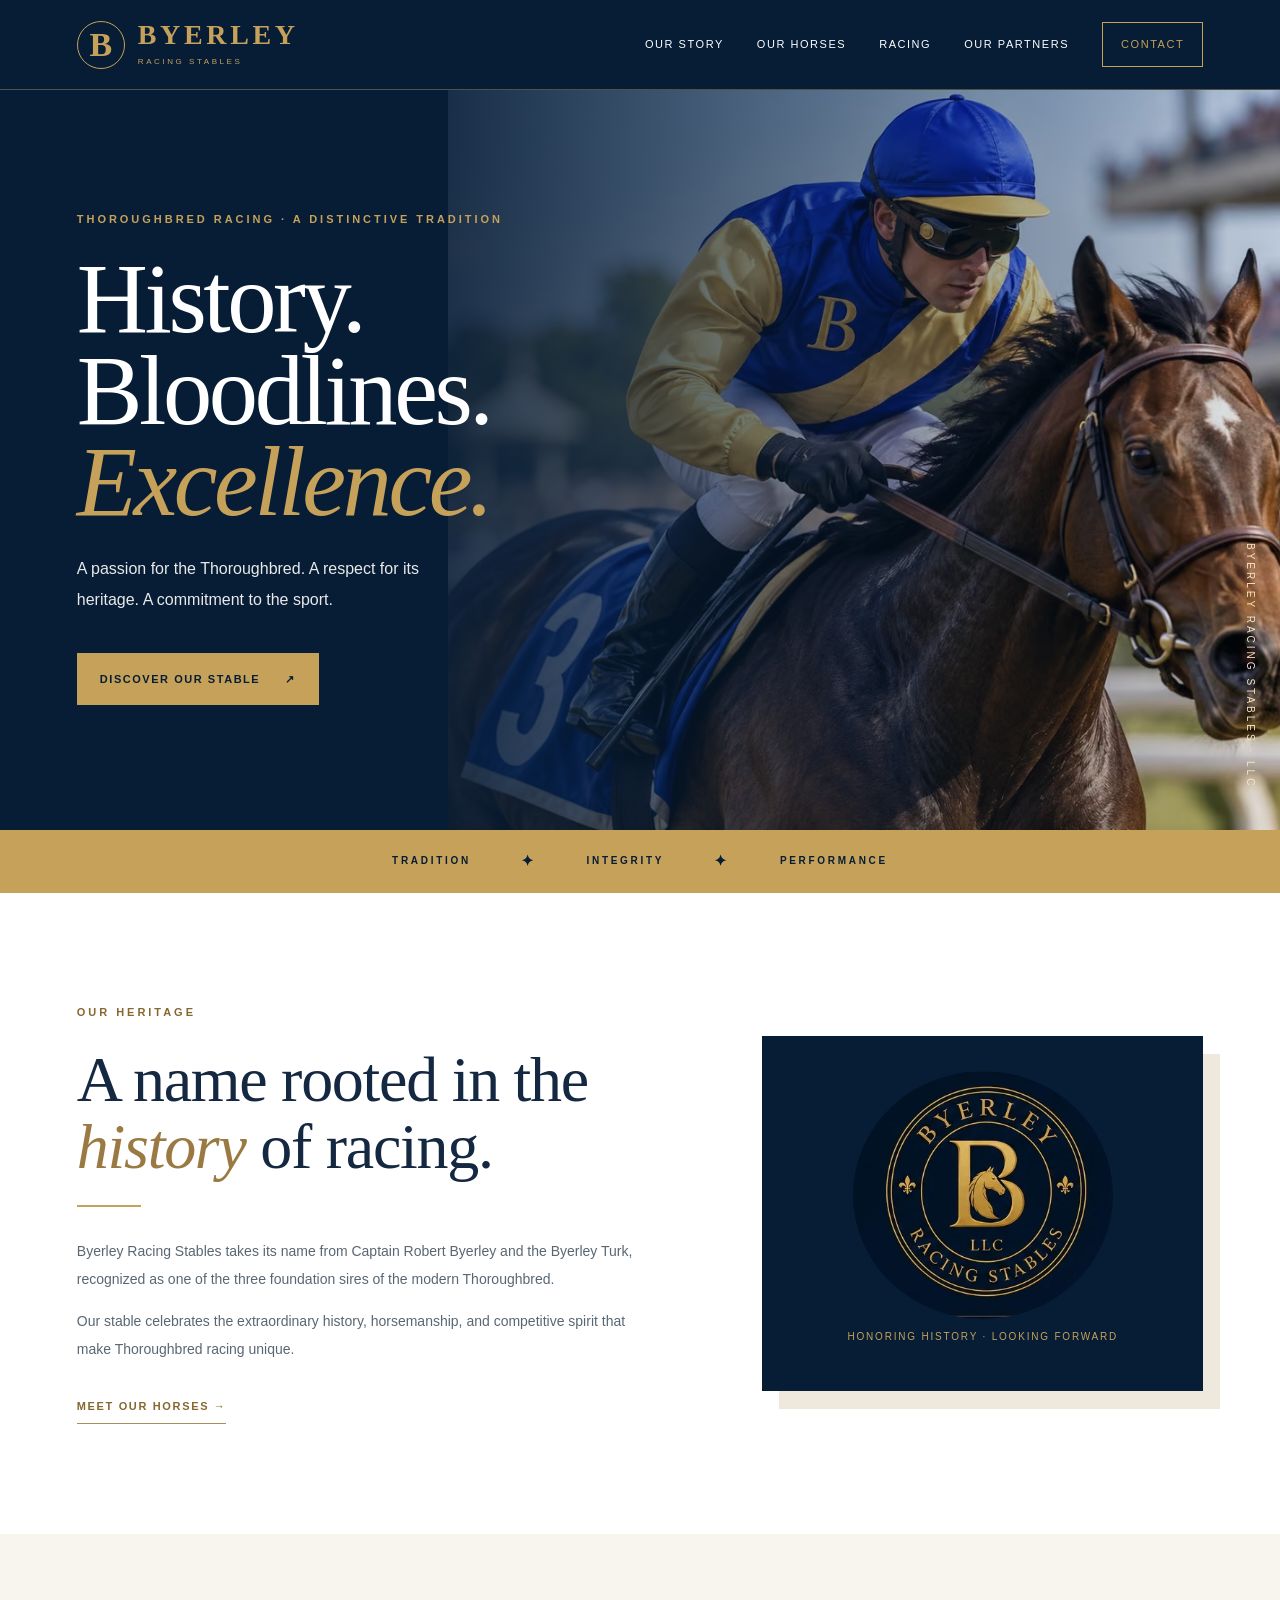
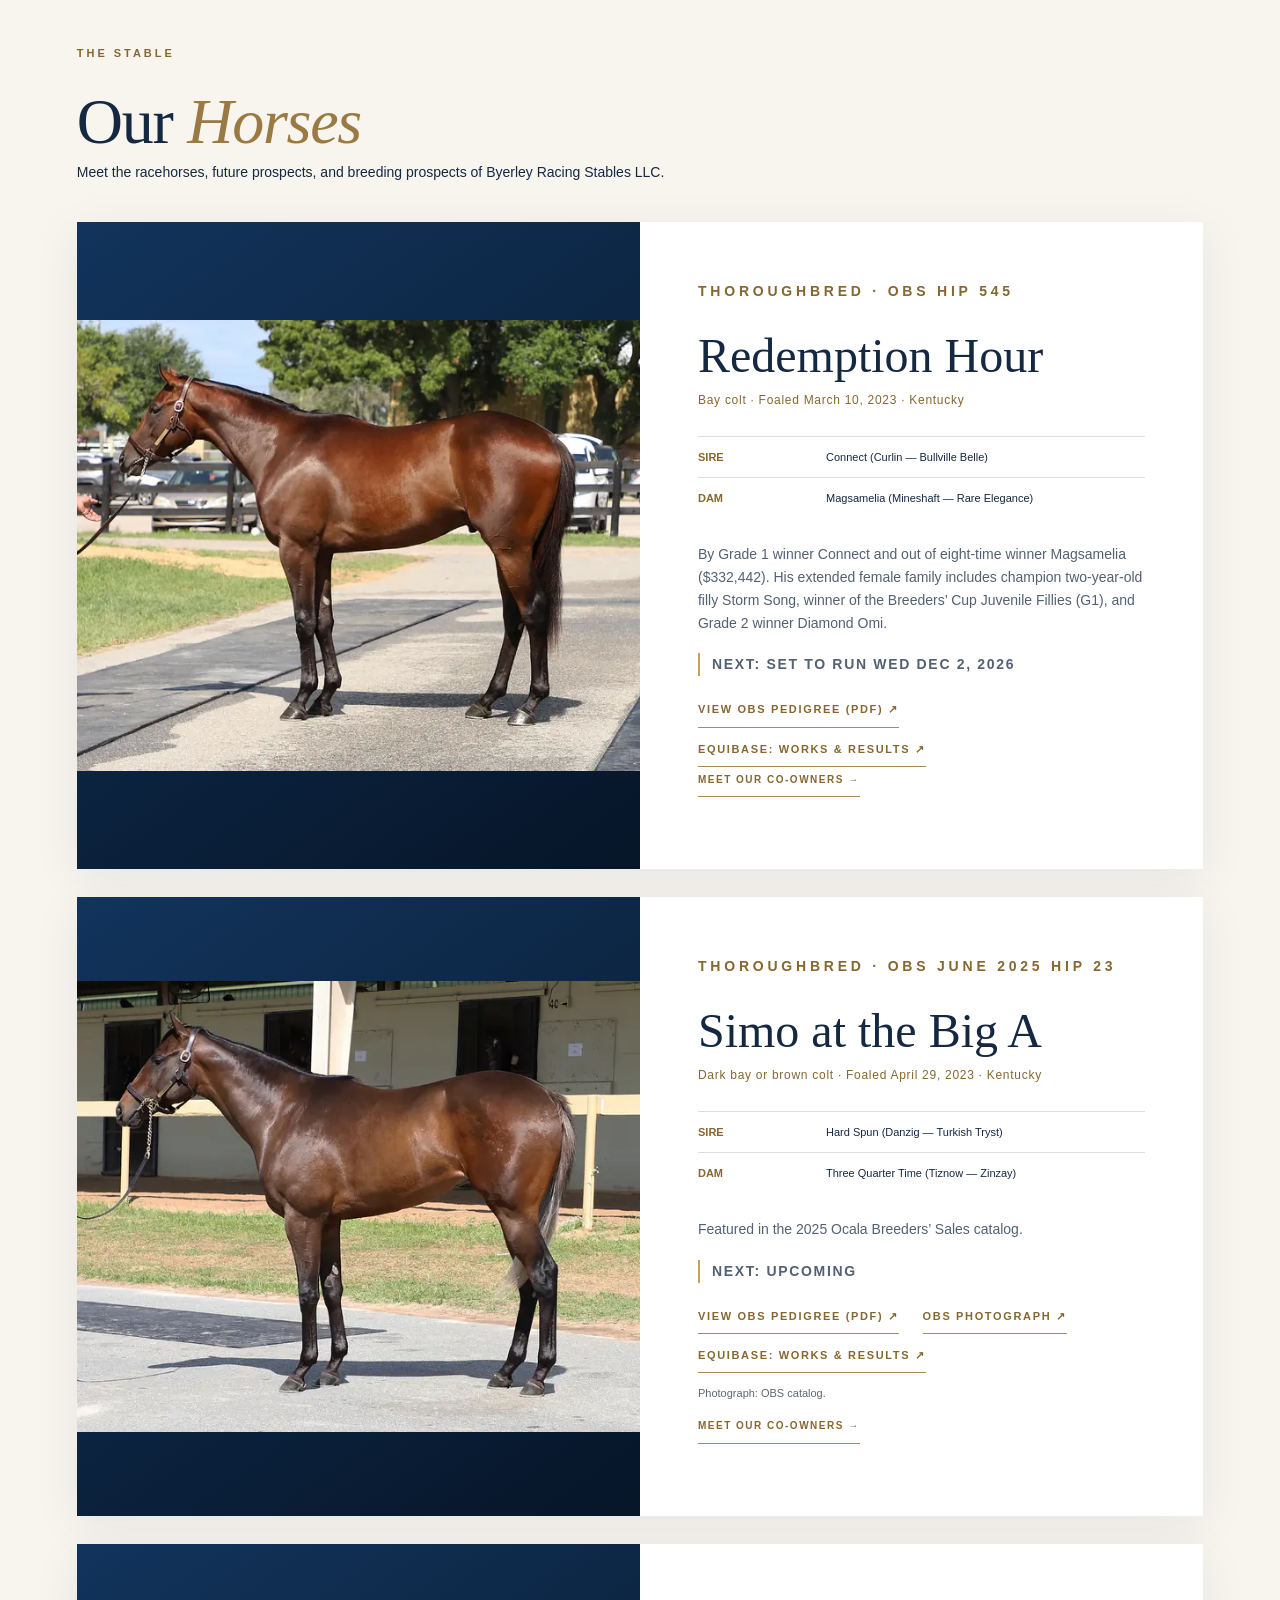
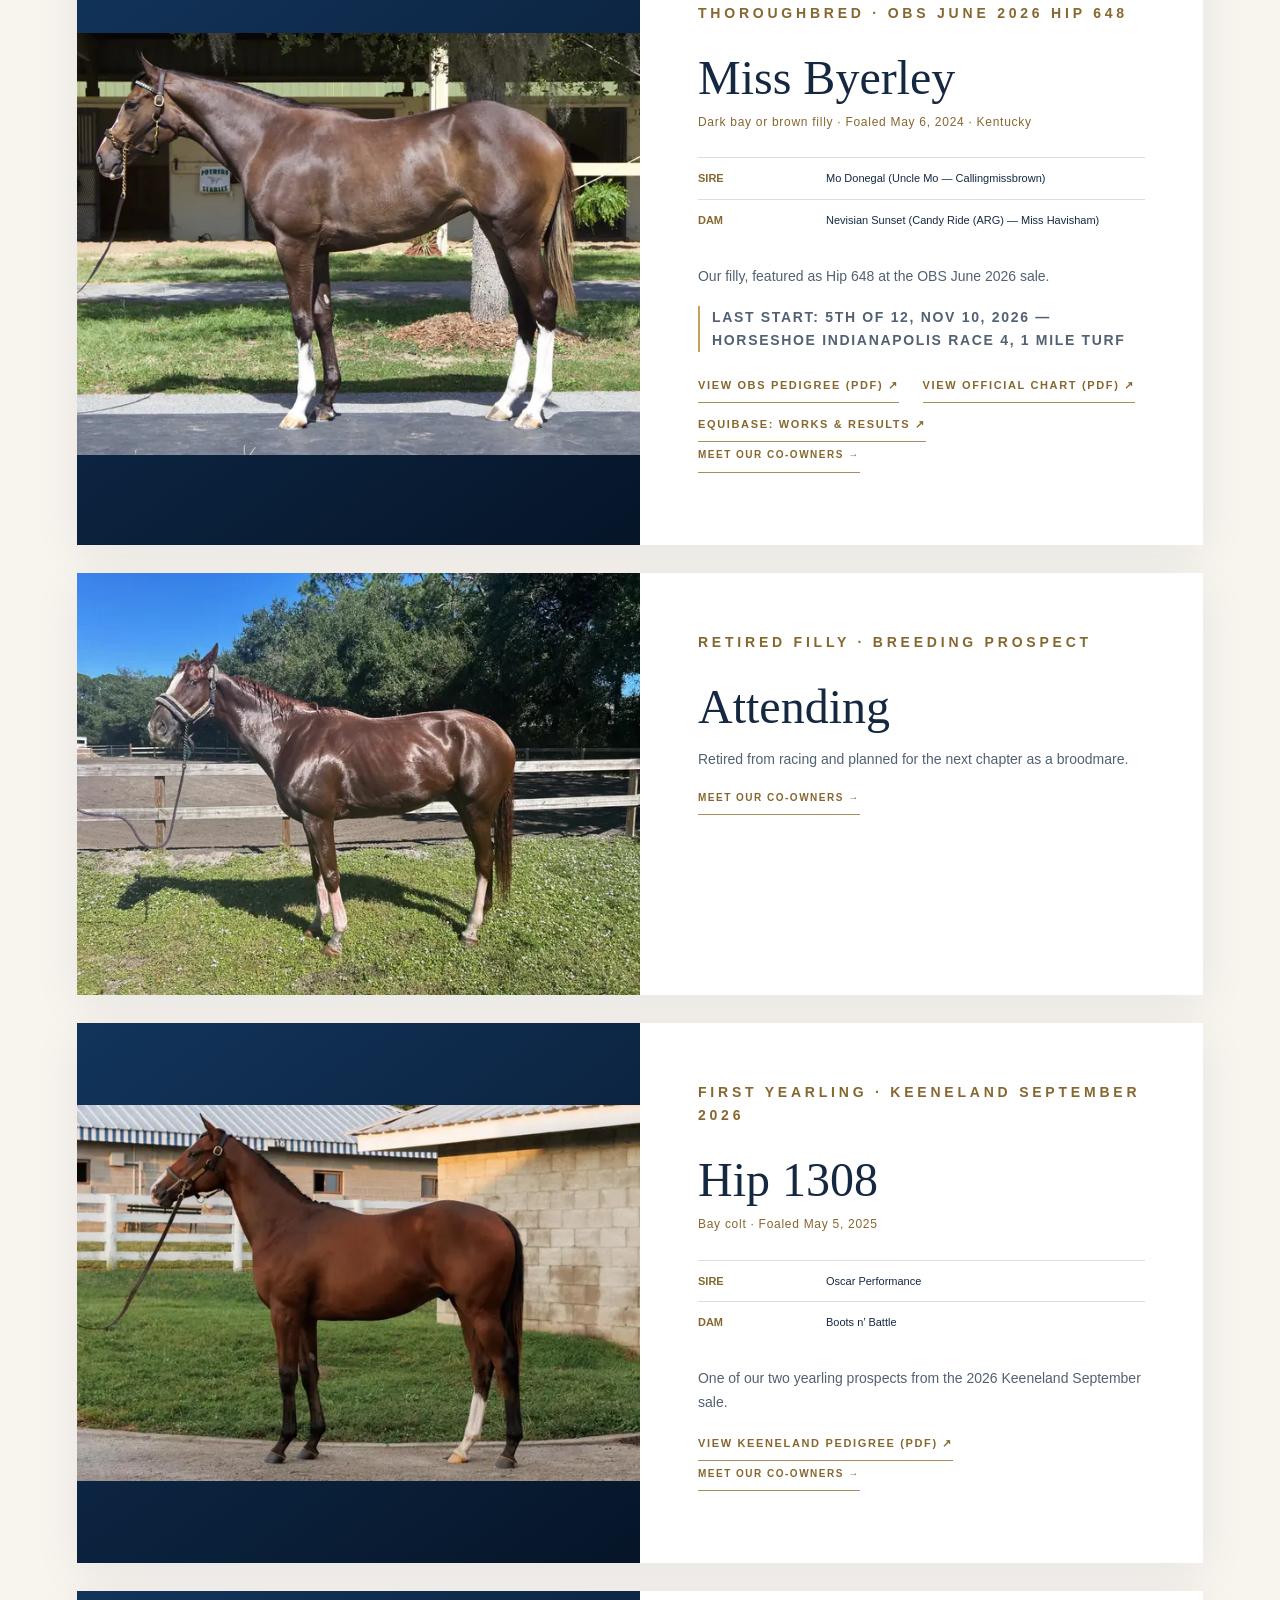
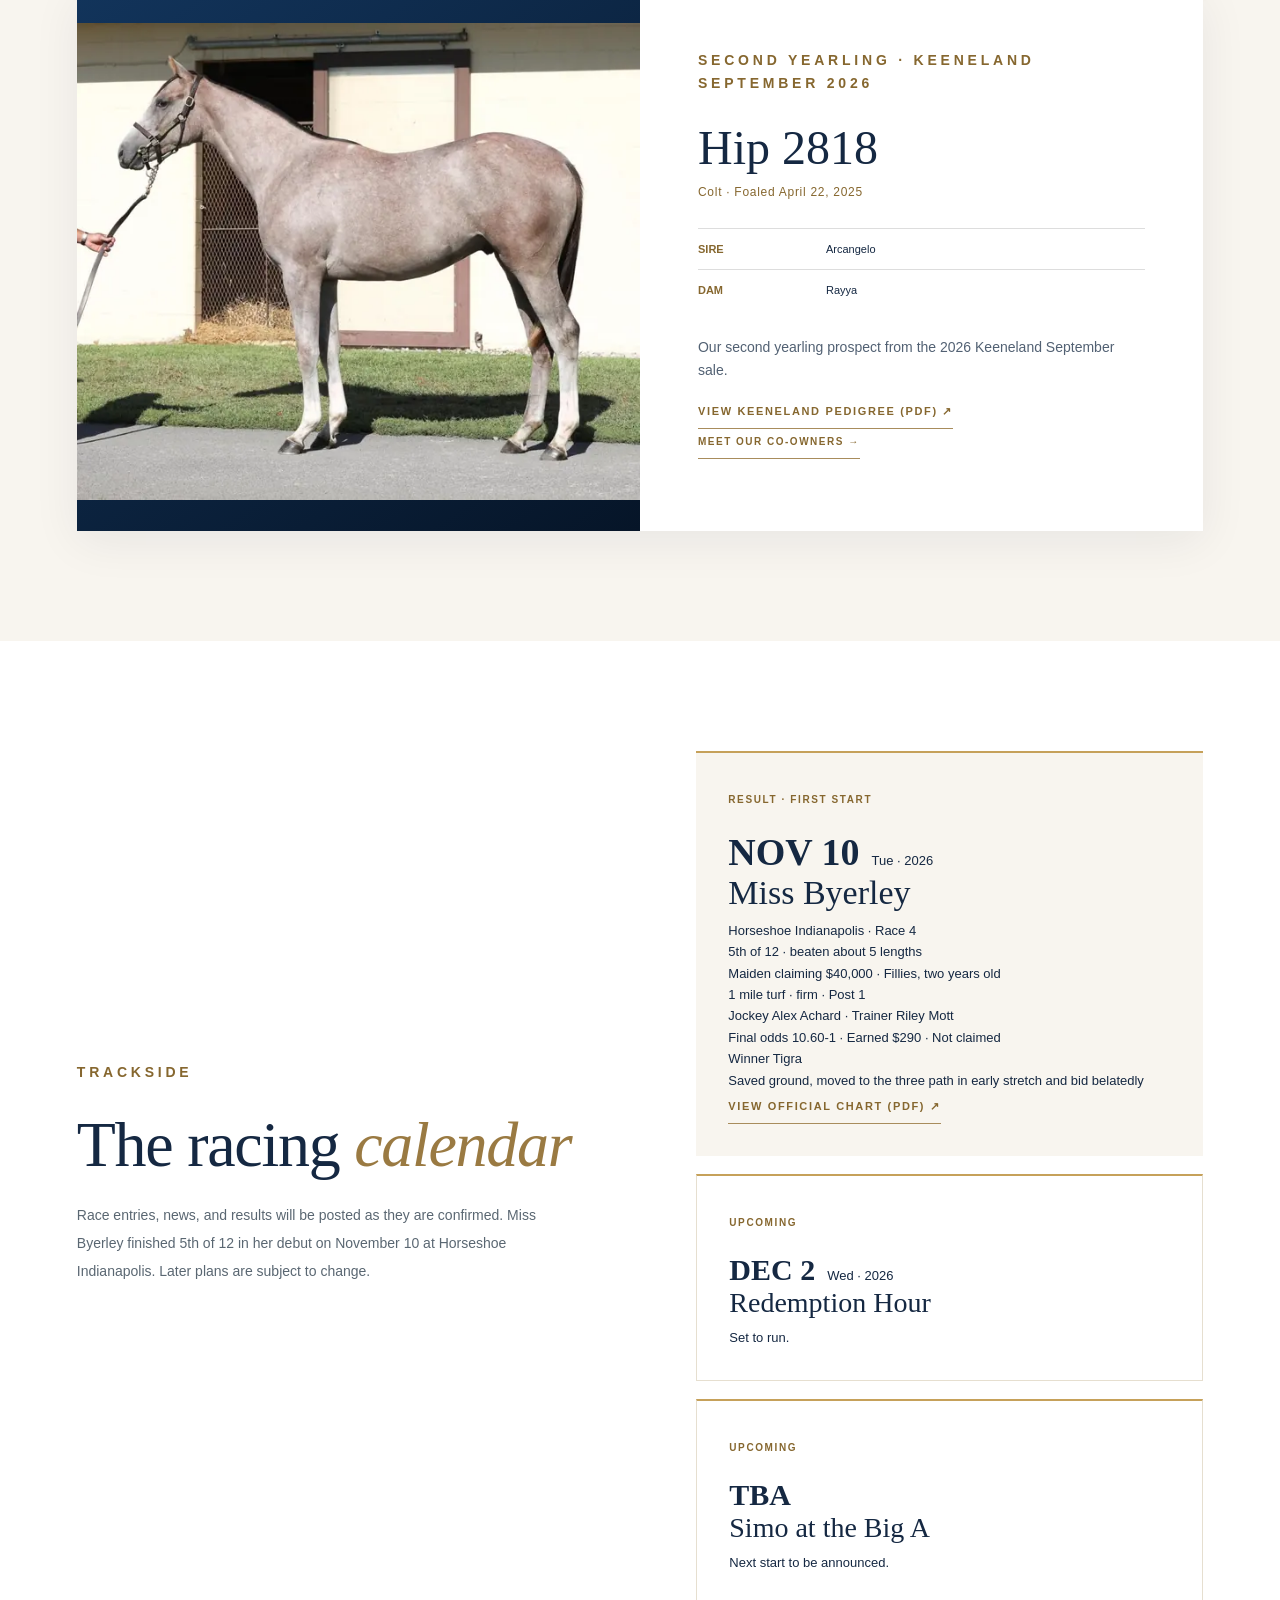
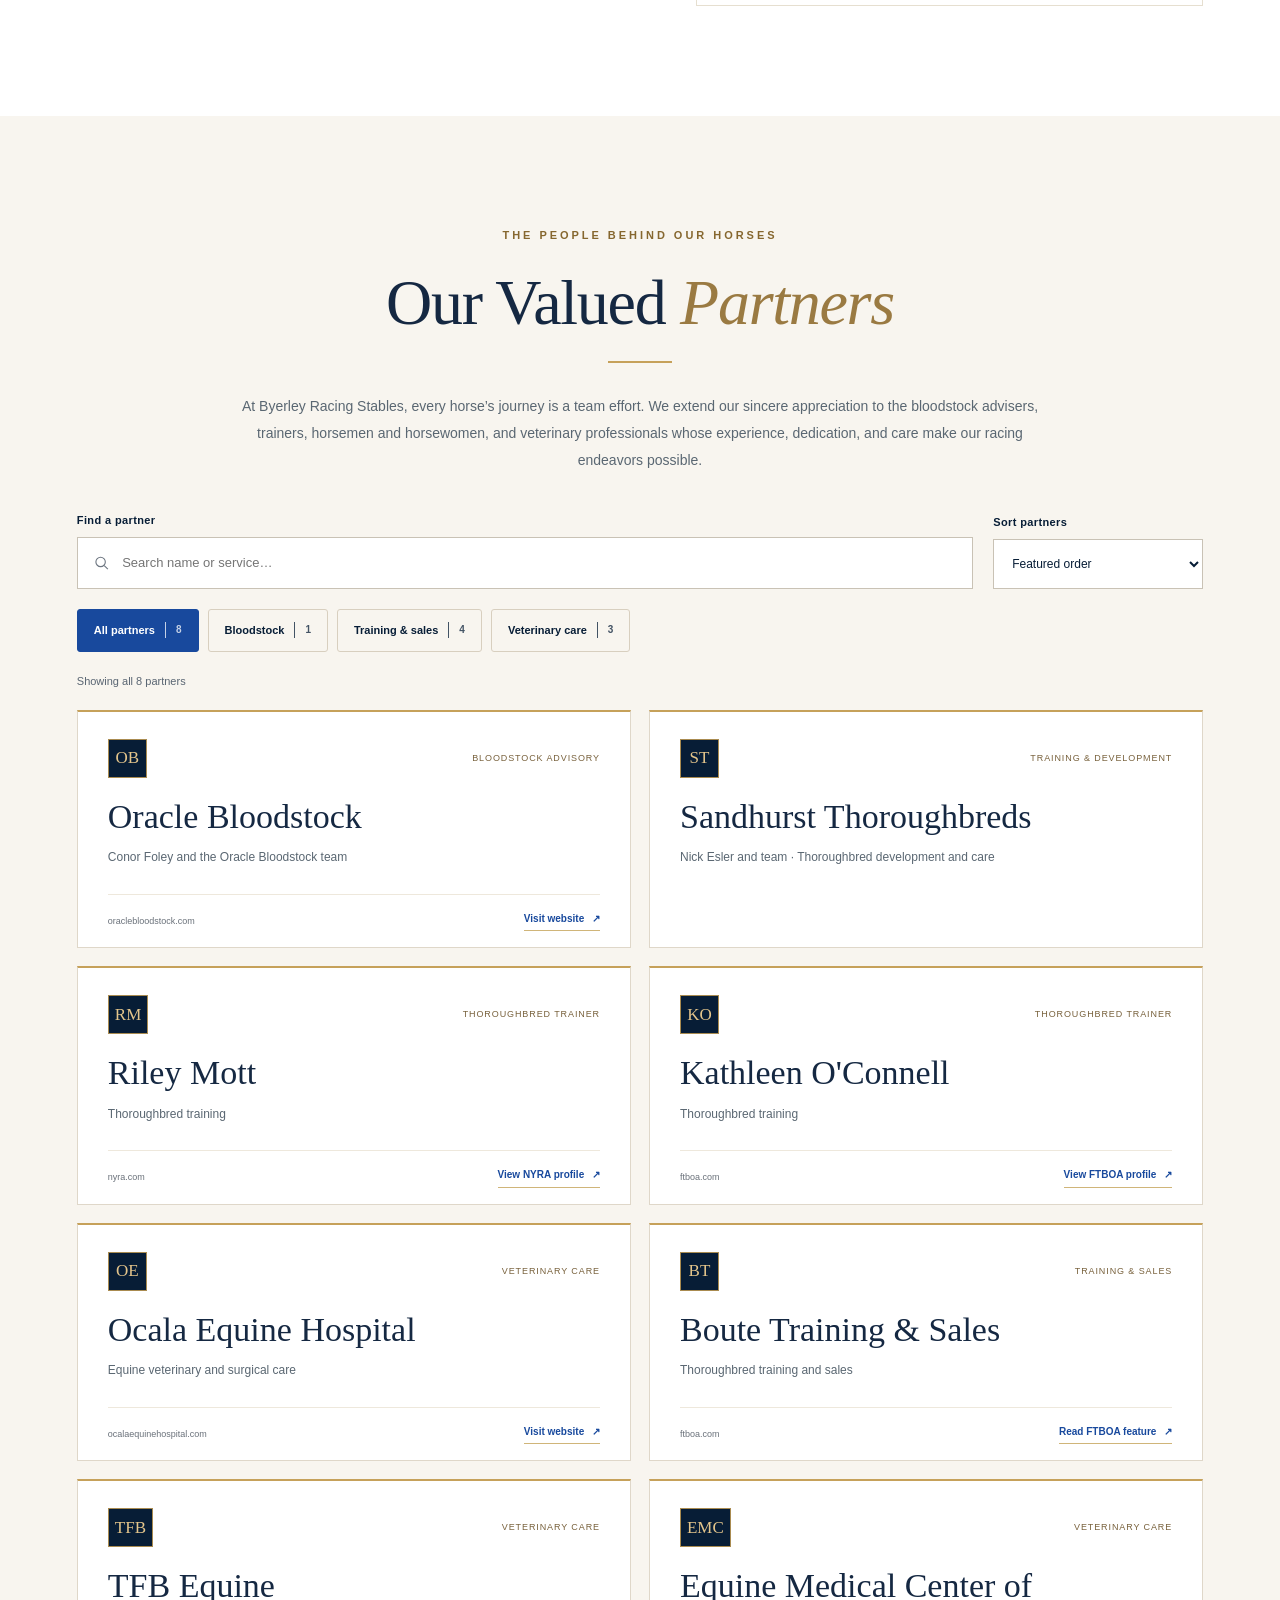
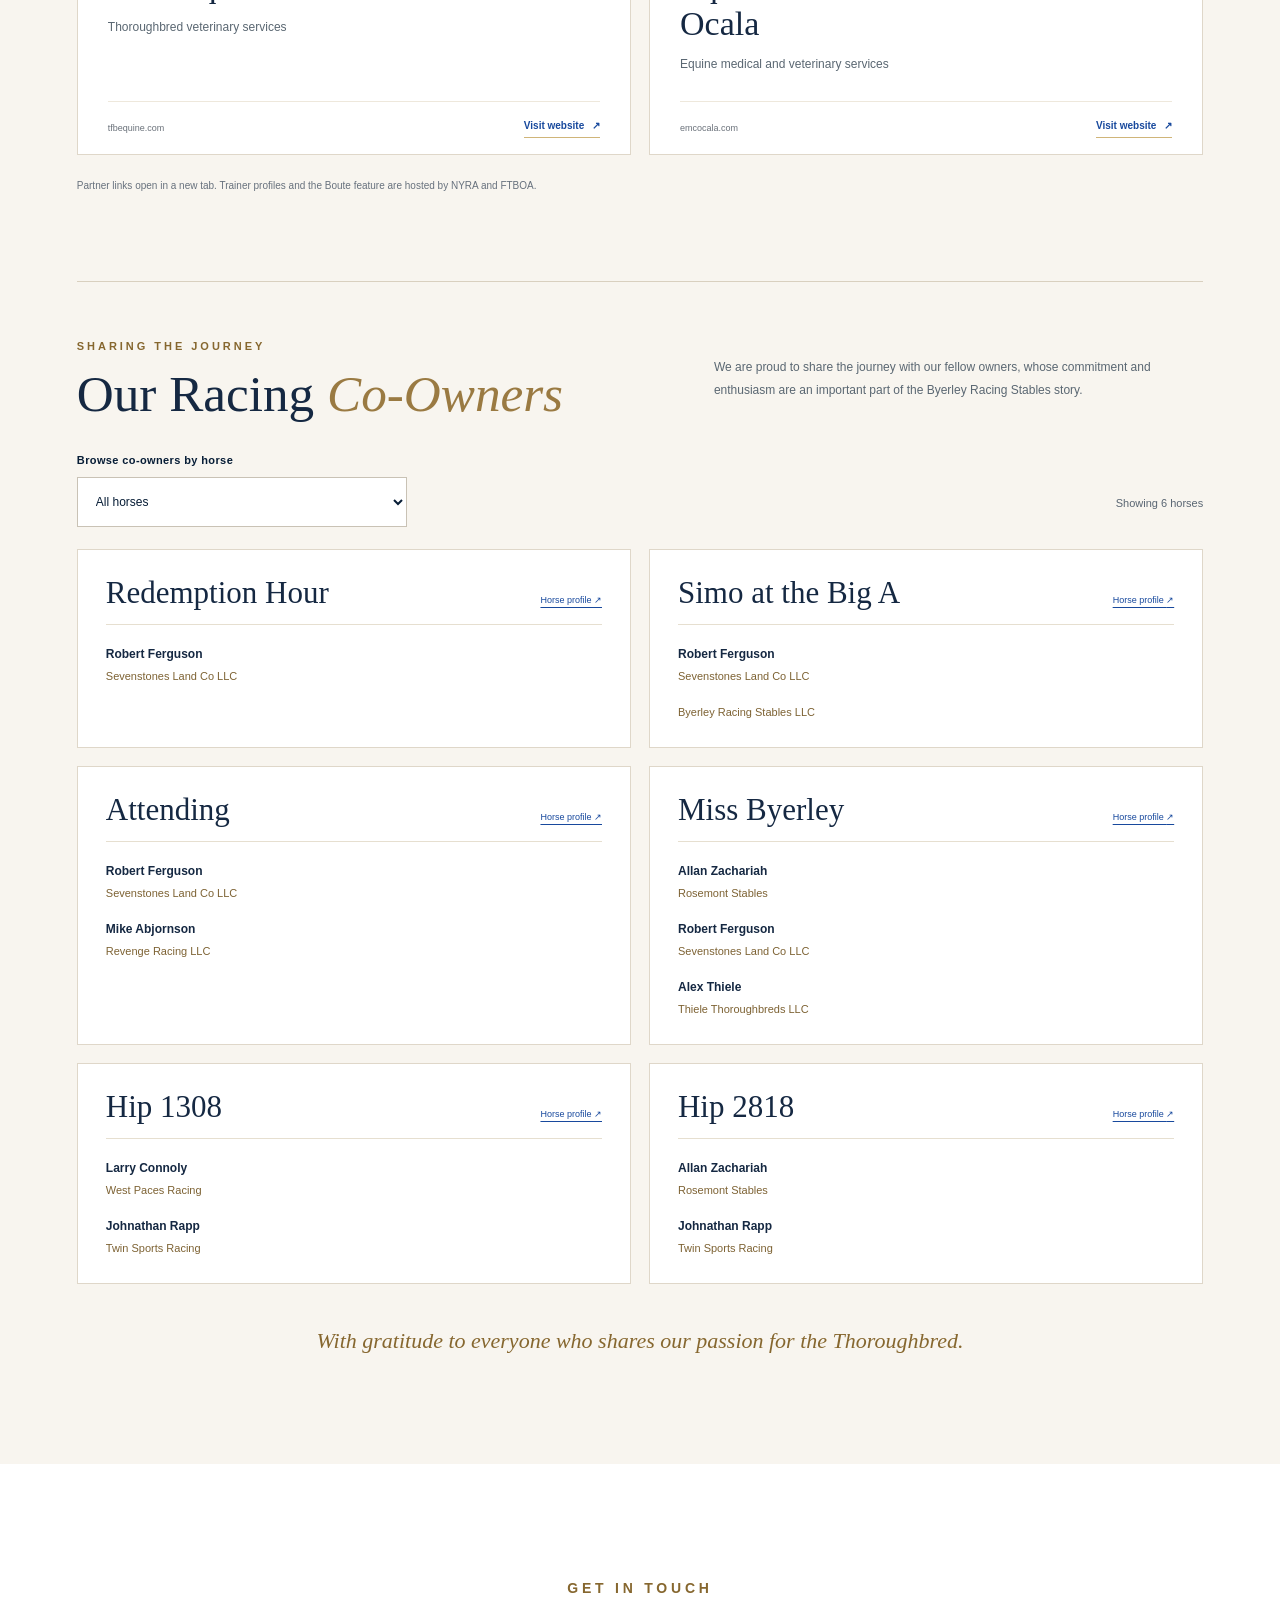
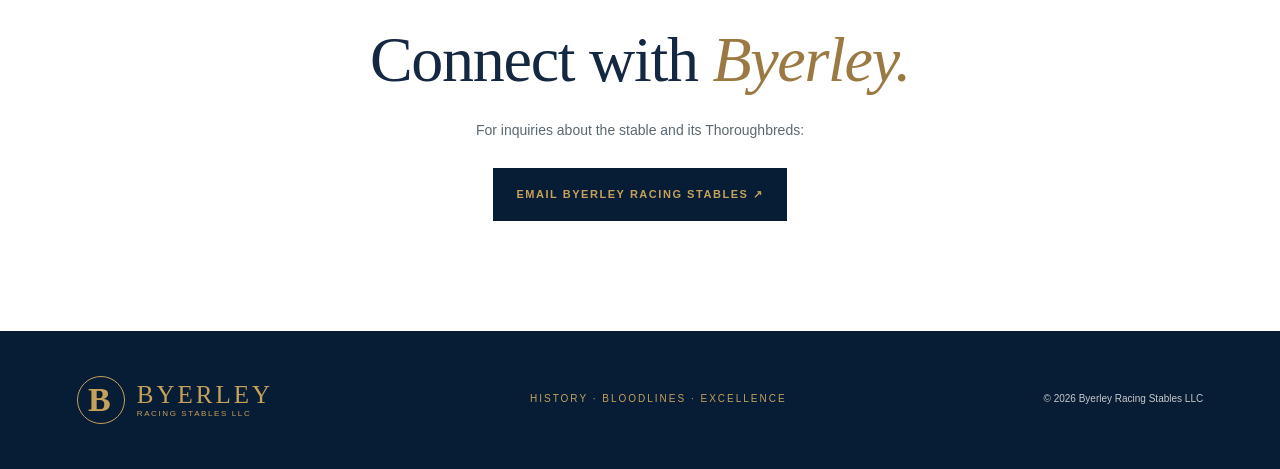
==== public/index.html @ 687a8c55 "Fix mobile LCP render delay and unique OBS pedigree link names. Decode the hero image synchronously " ====
<!doctype html>
<html lang="en">
<head>
  <meta charset="utf-8">
  <meta name="viewport" content="width=device-width,initial-scale=1">
  <meta name="theme-color" content="#1646a3">
  <meta name="description" content="Byerley Racing Stables LLC — a Thoroughbred racing stable named for the Byerley Turk. Meet Redemption Hour, Simo at the Big A, Miss Byerley, Attending and our Keeneland yearlings.">
  <title>Byerley Racing Stables | History. Bloodlines. Excellence.</title>
  <link rel="canonical" href="https://byerleyracingstables.com/">
  <link rel="icon" href="/favicon.ico" sizes="any">
  <link rel="apple-touch-icon" href="/apple-touch-icon.png">
  <meta property="og:type" content="website">
  <meta property="og:site_name" content="Byerley Racing Stables">
  <meta property="og:title" content="Byerley Racing Stables | History. Bloodlines. Excellence.">
  <meta property="og:description" content="Byerley Racing Stables LLC — a Thoroughbred racing stable named for the Byerley Turk. Meet Redemption Hour, Simo at the Big A, Miss Byerley, Attending and our Keeneland yearlings.">
  <meta property="og:url" content="https://byerleyracingstables.com/">
  <meta property="og:image" content="https://byerleyracingstables.com/assets/share.jpg">
  <meta property="og:image:width" content="1200">
  <meta property="og:image:height" content="630">
  <meta property="og:image:alt" content="Byerley Racing Stables — History. Bloodlines. Excellence.">
  <meta name="twitter:card" content="summary_large_image">
  <meta name="twitter:title" content="Byerley Racing Stables | History. Bloodlines. Excellence.">
  <meta name="twitter:description" content="Byerley Racing Stables LLC — a Thoroughbred racing stable named for the Byerley Turk. Meet Redemption Hour, Simo at the Big A, Miss Byerley, Attending and our Keeneland yearlings.">
  <meta name="twitter:image" content="https://byerleyracingstables.com/assets/share.jpg">
  <link rel="preload" as="image" type="image/avif" imagesrcset="assets/byerley-jockey-hero-800.avif 800w, assets/byerley-jockey-hero-1100.avif 1100w, assets/byerley-jockey-hero.avif 1448w" imagesizes="(max-width:600px) 100vw, (max-width:850px) 87vw, 65vw" fetchpriority="high">
  <link rel="preload" href="/assets/fonts/cormorant-garamond-latin.woff2" as="font" type="font/woff2" crossorigin>
  <link rel="preload" href="/assets/fonts/montserrat-latin.woff2" as="font" type="font/woff2" crossorigin>
  <style>
@font-face{font-family:'Cormorant Garamond';font-style:normal;font-weight:400 700;font-display:swap;src:url(/assets/fonts/cormorant-garamond-latin.woff2) format('woff2');unicode-range:U+0000-00FF,U+0131,U+0152-0153,U+02BB-02BC,U+02C6,U+02DA,U+02DC,U+0304,U+0308,U+0329,U+2000-206F,U+20AC,U+2122,U+2191,U+2193,U+2212,U+2215,U+FEFF,U+FFFD}
@font-face{font-family:Montserrat;font-style:normal;font-weight:400 700;font-display:swap;src:url(/assets/fonts/montserrat-latin.woff2) format('woff2');unicode-range:U+0000-00FF,U+0131,U+0152-0153,U+02BB-02BC,U+02C6,U+02DA,U+02DC,U+0304,U+0308,U+0329,U+2000-206F,U+20AC,U+2122,U+2191,U+2193,U+2212,U+2215,U+FEFF,U+FFFD}
:root{--navy:#071d36;--navy2:#102c50;--royal:#18499d;--gold:#c6a15a;--cream:#f8f5ef;--gold-text:#86672f;--ink:#152842;--serif:'Cormorant Garamond',Georgia,serif;--sans:Montserrat,Arial,sans-serif}
*{box-sizing:border-box}html{scroll-behavior:smooth;scroll-padding-top:88px}body{margin:0;color:var(--ink);font-family:var(--sans);line-height:1.65;background:#fff}a{color:inherit}img{max-width:100%;display:block}.container{width:min(1180px,88%);margin-inline:auto}.skip{position:absolute;left:-9999px;top:0;background:#fff;padding:1rem;z-index:100}.skip:focus{left:10px}.header{height:90px;background:var(--navy);color:#fff;display:flex;align-items:center;justify-content:space-between;padding:0 6%;position:sticky;top:0;z-index:50;border-bottom:1px solid rgba(198,161,90,.4)}.identity{display:flex;align-items:center;text-decoration:none;gap:13px;color:var(--gold)}.identity-mark{border:1px solid var(--gold);border-radius:50%;width:48px;height:48px;display:inline-grid;place-items:center;font:600 34px var(--serif)}.identity-text strong{font:600 28px/1 var(--serif);letter-spacing:.13em;display:block}.identity-text small{font-size:8px;letter-spacing:.32em;display:block;margin-top:6px}.header nav{display:flex;align-items:center;gap:33px}.header nav a{text-decoration:none;font-size:11px;letter-spacing:.14em;text-transform:uppercase;transition:color .2s}.header nav a:hover{color:var(--gold)}.header nav .nav-contact{border:1px solid var(--gold);padding:12px 18px;color:var(--gold)}.menu-button{display:none;background:transparent;color:var(--gold);border:1px solid var(--gold);font-size:25px;padding:5px 12px;cursor:pointer}.hero{height:min(740px,85vh);min-height:570px;position:relative;background:var(--navy);color:#fff;overflow:hidden}.hero-photo{position:absolute;inset:0 0 0 35%;display:block;filter:none}.hero-photo img{display:block;width:100%;height:100%;object-fit:cover;object-position:center 43%}.hero-shade{position:absolute;inset:0;background:linear-gradient(90deg,#071d36 0%,rgba(7,29,54,.97) 29%,rgba(7,29,54,.56) 60%,rgba(7,29,54,.1) 100%)}.hero-content{position:relative;z-index:1;padding-top:120px}.eyebrow{font-size:11px;font-weight:700;letter-spacing:.27em;color:var(--gold);text-transform:uppercase;margin:0 0 25px}.eyebrow.dark{color:var(--gold-text)}.hero h1{font:500 clamp(64px,7.7vw,112px)/.93 var(--serif);letter-spacing:-.035em;margin:0 0 26px}.hero h1 em,.section h2 em{color:var(--gold);font-weight:400}.hero-content>p:not(.eyebrow){font:400 16px/1.9 var(--sans);max-width:400px;color:#e9e9e8;margin:0 0 38px}.button{display:inline-flex;align-items:center;gap:25px;padding:17px 23px;text-decoration:none;font-size:11px;letter-spacing:.14em;text-transform:uppercase;font-weight:700}.button-gold{background:var(--gold);color:var(--navy)}.button-gold:hover{background:#dec28d}.hero-side{position:absolute;right:22px;bottom:42px;color:#f8e6bf;writing-mode:vertical-rl;letter-spacing:.3em;font-size:10px}.intro-ribbon{display:flex;justify-content:center;align-items:center;gap:50px;background:var(--gold);padding:19px 12px;color:var(--navy);font-size:10px;font-weight:700;letter-spacing:.27em}.diamond{font-size:15px}.section{padding-block:110px}.section h2{font:500 clamp(49px,5vw,75px)/1.05 var(--serif);letter-spacing:-.02em;margin:0 0 23px}.section h2 em{color:#9a7a42}.story{display:grid;grid-template-columns:1.3fr 1fr;align-items:center;gap:10%}.story-copy>p:not(.eyebrow),.racing>div>p,.contact>p{max-width:600px;font-size:14px;line-height:2;color:#5a6772}.line{width:64px;height:2px;background:var(--gold);margin:25px 0 30px}.text-link{display:inline-block;margin-top:20px;color:var(--gold-text);font-size:11px;font-weight:700;letter-spacing:.15em;text-decoration:none;text-transform:uppercase;border-bottom:1px solid #a88c5c;padding-bottom:8px}.story-crest{background:var(--navy);padding:35px;box-shadow:17px 18px 0 #efe9dd;text-align:center}.story-crest img{width:260px;margin:auto;border-radius:50%}.story-crest p{color:var(--gold);font-size:10px;letter-spacing:.18em}.horses{background:var(--cream)}.horses h2{margin-bottom:6px}.section-lede{margin:0 0 38px;font-size:14px;max-width:650px}.horse-card{display:grid;grid-template-columns:1fr 1fr;background:white;box-shadow:0 10px 45px #071d3612}.horse-image{min-height:400px;background:linear-gradient(145deg,#12345b,#061528);display:flex;justify-content:center;align-items:center}#horse-attending .horse-image{aspect-ratio:4/3;min-height:0;align-self:start;overflow:hidden}#horse-attending .horse-image picture{display:block;width:100%;height:100%}.horse-details{padding:58px}.horse-details h3,.race-panel h3{font:500 48px var(--serif);margin:0 0 8px}.horse-details>p{font-size:14px;color:#526173}.horse-details dl{margin:25px 0}.horse-details dl div{display:flex;gap:20px;border-top:1px solid #ddd;padding:11px 0;font-size:11px}.horse-details dt{min-width:108px;color:var(--gold-text);font-weight:700;text-transform:uppercase}.horse-details dd{margin:0}.horse-details .note{font-size:11px;color:#5f6773}.racing{display:grid;grid-template-columns:1fr 1fr;gap:10%;align-items:center}.race-panel{border-top:2px solid var(--gold);background:var(--cream);padding:32px}.race-tag{color:var(--gold-text);font-size:10px;letter-spacing:.16em;font-weight:700}.race-date{display:flex;gap:12px;align-items:baseline;margin-top:18px}.race-date strong{font:600 38px var(--serif)}.race-date span{font-size:13px}.race-panel h3{font-size:34px}.race-panel p{font-size:13px;margin:0}.contact{text-align:center}.contact>p{margin:0 auto 24px}.button-dark{background:var(--navy);color:var(--gold)}.button-dark:hover{background:var(--navy2)}footer{background:var(--navy);color:var(--gold);padding:45px 0}.footer-inner{display:flex;align-items:center;justify-content:space-between;gap:20px}.footer-name{display:flex;align-items:center;gap:12px;font:25px var(--serif);letter-spacing:.12em}.footer-name small{display:block;font:8px var(--sans);letter-spacing:.2em}.footer-inner p{font-size:10px;letter-spacing:.2em}.footer-inner>small{color:#c8c8c8;font-size:10px}
@media(max-width:850px){.header{height:75px}.menu-button{display:block}.header nav{display:none;position:absolute;top:75px;left:0;right:0;background:var(--navy);padding:24px 6%;flex-direction:column;align-items:stretch;gap:20px}.header nav.open{display:flex}.hero{min-height:620px}.hero-photo{left:13%;opacity:.6}.hero-shade{background:linear-gradient(90deg,#071d36f0,rgba(7,29,54,.72))}.hero-content{padding-top:95px}.story,.racing{grid-template-columns:1fr;gap:55px}.story-crest{max-width:470px}.footer-inner{flex-wrap:wrap}}@media(max-width:600px){.container{width:88%}.identity-text strong{font-size:21px}.identity-text small{font-size:7px}.identity-mark{width:40px;height:40px;font-size:28px}.hero h1{font-size:65px}.hero-content>p:not(.eyebrow){font-size:13px;max-width:285px}.hero-side{display:none}.intro-ribbon{gap:12px;letter-spacing:.08em;font-size:8px}.section{padding-block:75px}.horse-card{grid-template-columns:1fr}.horse-image{min-height:280px}.horse-details{padding:30px}.section h2{font-size:53px}.footer-inner{flex-direction:column;text-align:center}.hero-photo{left:0}}@media(prefers-reduced-motion:reduce){html{scroll-behavior:auto}}
.horse-card+.horse-card{margin-top:28px}
.next-start{font-size:11px;letter-spacing:.12em;text-transform:uppercase;font-weight:700;color:var(--gold-text);border-left:2px solid var(--gold);padding-left:12px;margin:18px 0}.next-start span{white-space:nowrap}.race-list{display:grid;gap:18px}.race-panel.secondary{background:#fff;border:1px solid #e6dfd0;border-top:2px solid var(--gold)}.race-panel.secondary .race-date strong{font-size:30px}.race-panel.secondary h3{font-size:28px}
.horse-image img{width:100%;height:100%;object-fit:cover;display:block}.horse-sub{font-size:12px!important;letter-spacing:.06em;color:var(--gold-text)!important;margin:0}.horse-links{display:flex;flex-wrap:wrap;gap:6px 24px;margin:0}.horse-links .text-link{margin-top:6px}

@media(max-width:850px){.header nav{gap:4px}.header nav a{display:block;padding:14px 0;font-size:13px}.header nav .nav-contact{padding:14px 18px;text-align:center;margin-top:8px}}
.partners{background:var(--cream)}.partners-head{text-align:center}.partners-head .line{margin:25px auto 30px}.partners .section-lede{margin:0 auto 38px;text-align:center;color:#5a6772;line-height:1.9}.partners-note{text-align:center;font:italic 22px var(--serif);color:var(--gold-text);margin:44px 0 0}@media(min-width:851px) and (max-width:1100px){.header nav{gap:18px}}.header nav a{white-space:nowrap}
.notfound-title{font:500 clamp(44px,5vw,72px)/1.05 var(--serif);letter-spacing:-.02em;margin:0 0 23px}.notfound-title em{color:#9a7a42;font-weight:400}
.story-crest img{height:auto}
.story-crest picture{display:block}
.sr-only{position:absolute;width:1px;height:1px;padding:0;overflow:hidden;clip:rect(0,0,0,0);white-space:nowrap;border:0}
[hidden]{display:none!important}
button,input,select{font:inherit}button,a,input,select{-webkit-tap-highlight-color:transparent}a:focus-visible,button:focus-visible,input:focus-visible,select:focus-visible{outline:3px solid var(--royal);outline-offset:4px}.header a:focus-visible,.hero a:focus-visible{outline-color:var(--gold)}
.partners{background:#f8f5ef}.partners-head .section-lede{max-width:800px}.directory-intro{display:flex;justify-content:space-between;gap:50px;align-items:end;border-top:1px solid #d9d0bf;padding-top:38px;margin:65px 0 30px}.directory-intro .eyebrow{margin:0 0 10px}.directory-intro h3{font:500 38px/1.1 var(--serif);margin:0}.directory-intro>p{font-size:12px;color:#5a6772;max-width:365px;margin:0;line-height:1.9}
.directory-toolbar{display:flex;gap:20px;align-items:end;margin-bottom:20px}.search-field{flex:1}.sort-field{width:210px}label{display:block;font-size:11px;font-weight:600;letter-spacing:.035em;margin-bottom:8px;color:var(--navy)}.search-box{display:flex;align-items:center;gap:12px;background:white;border:1px solid #c9c2b5;padding:0 15px;color:#6c7580}.search-box:focus-within{border-color:var(--royal)}.search-box input{width:100%;min-width:0;border:0;border-radius:0;outline-offset:0;padding:14px 0;background:transparent;color:var(--navy);font-size:13px}.search-box input:focus-visible{outline:0}.search-box:focus-within{outline:2px solid var(--royal);outline-offset:2px}select{width:100%;min-height:50px;background:#fff;border:1px solid #c9c2b5;border-radius:0;padding:10px 34px 10px 14px;color:var(--navy);font-size:12px;cursor:pointer}.directory-filters{display:flex;flex-wrap:wrap;gap:9px;margin:0 0 20px}.filter-button{background:transparent;border:1px solid #d8cfbf;border-radius:3px;min-height:43px;padding:10px 16px;font-size:11px;font-weight:600;color:var(--navy);cursor:pointer;display:flex;align-items:center;gap:10px;transition:background .18s,color .18s}.filter-button span{font-size:10px;opacity:.75;border-left:1px solid currentColor;padding-left:10px}.filter-button:hover{background:#ebe4d7}.filter-button.active{background:var(--royal);border-color:var(--royal);color:#fff}.directory-count{font-size:11px;color:#596572;margin:0 0 20px}.directory-grid{display:grid;grid-template-columns:repeat(2,minmax(0,1fr));gap:18px}.directory-card{background:#fff;border:1px solid #dfd7c9;border-top:2px solid var(--gold);padding:27px 30px 0;display:flex;flex-direction:column;transition:box-shadow .2s,border-color .2s;min-width:0}.directory-card:hover{border-color:#b8a37e;box-shadow:0 8px 25px #071d360c}.directory-top{display:flex;justify-content:space-between;gap:15px;align-items:center;margin-bottom:20px}.partner-mark{height:39px;min-width:39px;padding:0 6px;display:grid;place-items:center;background:var(--navy);border:1px solid #a98b50;color:#e4c58b;font:500 17px var(--serif)}.category-label{font-size:9px;text-transform:uppercase;letter-spacing:.1em;color:#78613c;text-align:right}.directory-card h3{font:500 34px/1.1 var(--serif);margin:0 0 12px;max-width:420px}.directory-card h3 a{text-decoration:none}.directory-card h3 a:hover{color:var(--royal)}.directory-card>p{color:#5a6772;font-size:12px;line-height:1.8;margin:0 0 25px;flex:1}.directory-bottom{display:flex;justify-content:space-between;align-items:center;gap:15px;border-top:1px solid #eee8dc;padding:16px 0;font-size:10px}.directory-bottom>span{font-size:9px;color:#6a717a;overflow-wrap:anywhere}.directory-bottom a{flex-shrink:0;color:var(--royal);font-weight:600;text-decoration:none;border-bottom:1px solid #d0b579;padding-bottom:3px}.directory-bottom a span{margin-left:5px}.directory-bottom a:hover{color:#755a28}.directory-footnote{font-size:10px;color:#67717d;line-height:1.8;margin:22px 0 0}.directory-empty{border:1px solid #d8cfbf;text-align:center;background:#fff;padding:50px 20px}.directory-empty h3{font:500 35px var(--serif);margin:0 0 8px}.directory-empty p{font-size:13px;color:#5a6772}.directory-empty button{border:0;background:var(--royal);color:#fff;font-size:12px;padding:14px 20px;cursor:pointer}
.owners-section{margin-top:86px;border-top:1px solid #d9d0bf;padding-top:55px;scroll-margin-top:100px}.owners-intro{display:grid;grid-template-columns:1.2fr 1fr;gap:50px;align-items:center;margin-bottom:30px}.owners-intro .eyebrow{margin:0 0 12px}.owners-intro h3{font:500 clamp(37px,4vw,52px)/1.05 var(--serif);margin:0}.owners-intro h3 em{font-weight:400;color:#9a7a42}.owners-intro>p{font-size:12px;color:#5a6772;line-height:1.9;margin:0}.owner-toolbar{display:flex;gap:20px;justify-content:space-between;align-items:end;margin-bottom:22px}.owner-toolbar>div{width:330px;max-width:100%}.owner-toolbar>p{font-size:11px;color:#596572;margin:0 0 15px}.ownership-grid{display:grid;grid-template-columns:repeat(2,minmax(0,1fr));gap:18px}.ownership-card{background:#fff;border:1px solid #dfd7c9;padding:26px 28px}.ownership-heading{display:flex;align-items:baseline;justify-content:space-between;gap:20px;border-bottom:1px solid #e6dfd0;padding-bottom:14px;margin-bottom:20px}.ownership-heading h4{font:500 31px/1.1 var(--serif);margin:0}.ownership-heading a{font-size:9px;white-space:nowrap;color:var(--royal);text-underline-offset:4px}.ownership-card ul{list-style:none;padding:0;margin:0;display:grid;gap:18px}.ownership-card strong{display:block;font-size:12px;font-weight:600;margin-bottom:2px}.ownership-card li span{display:block;font-size:11px;color:#7d6233}.horse-owner-link{margin-top:0!important}.horse-owner-link .text-link{font-size:10px;margin-top:5px}
@media(min-width:851px) and (max-width:1150px){.header nav{gap:16px}.header nav a{font-size:10px}}
@media(max-width:900px){.directory-card{padding:24px 22px 0}.directory-bottom{align-items:start;flex-direction:column;gap:10px}.owners-intro{gap:30px}.ownership-heading{flex-wrap:wrap;gap:10px}.directory-card h3{font-size:31px}}
@media(max-width:700px){.directory-grid,.ownership-grid{grid-template-columns:1fr}.directory-intro{flex-direction:column;align-items:start;gap:20px;margin-top:42px}.directory-intro>p{max-width:100%}.owners-intro{grid-template-columns:1fr;gap:20px}.directory-toolbar{gap:15px;flex-wrap:wrap}.search-field{flex-basis:100%}.sort-field{width:100%}.directory-filters{gap:7px}.filter-button{padding:10px 12px;font-size:10px;gap:8px}.directory-bottom{flex-direction:row;align-items:center;flex-wrap:wrap}.owners-section{margin-top:60px;padding-top:40px}.owner-toolbar{align-items:start;flex-direction:column;gap:10px}.owner-toolbar>div{width:100%}.owner-toolbar>p{margin:0}.partners-head .section-lede{font-size:13px}.directory-intro h3{font-size:35px}.partners-note{font-size:21px;line-height:1.4}.directory-card h3{font-size:33px}}
@media(prefers-reduced-motion:reduce){*{transition:none!important}}

  </style>
  <script type="application/ld+json">{"@context": "https://schema.org", "@type": "Organization", "name": "Byerley Racing Stables LLC", "url": "https://byerleyracingstables.com/", "logo": "https://byerleyracingstables.com/apple-touch-icon.png", "image": "https://byerleyracingstables.com/assets/share.jpg", "email": "blaineheric@byerleyracingstables.com", "description": "Byerley Racing Stables LLC — a Thoroughbred racing stable named for the Byerley Turk. Meet Redemption Hour, Simo at the Big A, Miss Byerley, Attending and our Keeneland yearlings."}</script>
</head>
<body>
<a class="skip" href="#main">Skip to content</a>
<header class="header">
  <a href="#home" class="identity">
    <span class="identity-mark">B</span><span class="identity-text"><strong>BYERLEY</strong><small>RACING STABLES</small></span>
  </a>
  <button class="menu-button" aria-label="Open navigation" aria-controls="primary-nav" aria-expanded="false">☰</button>
  <nav id="primary-nav" aria-label="Main navigation">
    <a href="#story">Our Story</a><a href="#horses">Our Horses</a><a href="#racing">Racing</a><a href="#our-partners">Our Partners</a><a href="#contact" class="nav-contact">Contact</a>
  </nav>
</header>
<main id="main">
  <section id="home" class="hero">
    <picture class="hero-photo"><source type="image/avif" srcset="assets/byerley-jockey-hero-800.avif 800w, assets/byerley-jockey-hero-1100.avif 1100w, assets/byerley-jockey-hero.avif 1448w" sizes="(max-width:600px) 100vw, (max-width:850px) 87vw, 65vw"><source type="image/webp" srcset="assets/byerley-jockey-hero-800.webp 800w, assets/byerley-jockey-hero-1100.webp 1100w, assets/byerley-jockey-hero.webp 1448w" sizes="(max-width:600px) 100vw, (max-width:850px) 87vw, 65vw"><img src="assets/byerley-jockey-hero.jpg" width="1448" height="1086" alt="Jockey racing a bay horse" fetchpriority="high" decoding="sync"></picture>
    <div class="hero-shade"></div>
    <div class="hero-content container">
      <p class="eyebrow">THOROUGHBRED RACING · A DISTINCTIVE TRADITION</p>
      <h1>History.<br>Bloodlines.<br><em>Excellence.</em></h1>
      <p>A passion for the Thoroughbred. A respect for its heritage. A commitment to the sport.</p>
      <a class="button button-gold" href="#story">Discover Our Stable <span aria-hidden="true">↗</span></a>
    </div>
    <span class="hero-side">BYERLEY RACING STABLES · LLC</span>
  </section>
  <section class="intro-ribbon" aria-label="Stable values"><span>TRADITION</span><span class="diamond">✦</span><span>INTEGRITY</span><span class="diamond">✦</span><span>PERFORMANCE</span></section>
  <section id="story" class="section story container">
    <div class="story-copy"><p class="eyebrow dark">OUR HERITAGE</p><h2>A name rooted in the <em>history</em> of racing.</h2><div class="line"></div>
      <p>Byerley Racing Stables takes its name from Captain Robert Byerley and the Byerley Turk, recognized as one of the three foundation sires of the modern Thoroughbred.</p>
      <p>Our stable celebrates the extraordinary history, horsemanship, and competitive spirit that make Thoroughbred racing unique.</p>
      <a class="text-link" href="#horses">Meet our horses <span aria-hidden="true">→</span></a>
    </div>
    <div class="story-crest"><picture><source type="image/webp" srcset="assets/byerley-crest.webp"><img src="assets/byerley-crest.jpg" width="360" height="343" alt="Earlier Byerley circular navy-and-gold B crest design" loading="lazy" decoding="async"></picture><p>HONORING HISTORY · LOOKING FORWARD</p></div>
  </section>
  <section id="horses" class="section horses">
    <div class="container">
      <p class="eyebrow dark">THE STABLE</p>
      <h2>Our <em>Horses</em></h2>
      <p class="section-lede">Meet the racehorses, future prospects, and breeding prospects of Byerley Racing Stables LLC.</p>
      <article class="horse-card" id="horse-redemption-hour">
        <div class="horse-image"><picture><source type="image/webp" srcset="assets/redemption-hour-320.webp 320w, assets/redemption-hour-400.webp 400w, assets/redemption-hour-640.webp 640w, assets/redemption-hour-800.webp 800w, assets/redemption-hour.webp 1500w" sizes="(max-width: 600px) 88vw, 44vw"><img src="assets/redemption-hour.jpg" alt="OBS catalog photograph of Redemption Hour" width="1500" height="1200" loading="lazy" decoding="async"></picture></div>
        <div class="horse-details">
          <p class="eyebrow dark">THOROUGHBRED · OBS HIP 545</p>
          <h3>Redemption Hour</h3>
          <p class="horse-sub">Bay colt · Foaled March 10, 2023 · Kentucky</p>
          <dl><div><dt>Sire</dt><dd>Connect (Curlin — Bullville Belle)</dd></div><div><dt>Dam</dt><dd>Magsamelia (Mineshaft — Rare Elegance)</dd></div></dl>
          <p>By Grade 1 winner Connect and out of eight-time winner Magsamelia ($332,442). His extended female family includes champion two-year-old filly Storm Song, winner of the Breeders’ Cup Juvenile Fillies (G1), and Grade 2 winner Diamond Omi.</p>
          <p class="next-start">Next: Set to run Wed Dec 2, 2026</p>
          <p class="horse-links"><a class="text-link" href="pedigrees/545.pdf" target="_blank" rel="noopener" aria-label="View Redemption Hour OBS pedigree (PDF), opens in a new tab">View OBS pedigree (PDF) ↗</a> <a class="text-link" href="https://www.equibase.com/profiles/Results.cfm?type=Horse&amp;refno=11286389&amp;registry=T" target="_blank" rel="noopener">Equibase: works &amp; results ↗</a></p>
          <p class="horse-owner-link"><a class="text-link" data-show-owners="redemption-hour" href="#co-owners">Meet our co-owners <span aria-hidden="true">→</span></a></p>
        </div>
      </article>
      <article class="horse-card" id="horse-simo-at-the-big-a">
        <div class="horse-image"><picture><source type="image/webp" srcset="assets/simo-320.webp 320w, assets/simo-400.webp 400w, assets/simo-640.webp 640w, assets/simo-800.webp 800w, assets/simo.webp 1500w" sizes="(max-width: 600px) 88vw, 44vw"><img src="assets/simo.jpg" alt="OBS catalog photograph of Simo at the Big A" width="1500" height="1200" loading="lazy" decoding="async"></picture></div>
        <div class="horse-details">
          <p class="eyebrow dark">THOROUGHBRED · OBS JUNE 2025 HIP 23</p>
          <h3>Simo at the Big A</h3>
          <p class="horse-sub">Dark bay or brown colt · Foaled April 29, 2023 · Kentucky</p>
          <dl><div><dt>Sire</dt><dd>Hard Spun (Danzig — Turkish Tryst)</dd></div><div><dt>Dam</dt><dd>Three Quarter Time (Tiznow — Zinzay)</dd></div></dl>
          <p>Featured in the 2025 Ocala Breeders’ Sales catalog.</p>
          <p class="next-start">Next: Upcoming</p>
          <p class="horse-links"><a class="text-link" href="pedigrees/23.pdf" target="_blank" rel="noopener" aria-label="View Simo at the Big A OBS pedigree (PDF), opens in a new tab">View OBS pedigree (PDF) ↗</a> <a class="text-link" href="assets/simo.jpg" target="_blank" rel="noopener">OBS photograph ↗</a> <a class="text-link" href="https://www.equibase.com/profiles/Results.cfm?type=Horse&amp;refno=11331212&amp;registry=T" target="_blank" rel="noopener">Equibase: works &amp; results ↗</a></p>
          <p class="note">Photograph: OBS catalog.</p>
          <p class="horse-owner-link"><a class="text-link" data-show-owners="simo-at-the-big-a" href="#co-owners">Meet our co-owners <span aria-hidden="true">→</span></a></p>
        </div>
      </article>
      <article class="horse-card" id="horse-miss-byerley">
        <div class="horse-image"><picture><source type="image/webp" srcset="assets/miss-byerley-320.webp 320w, assets/miss-byerley-400.webp 400w, assets/miss-byerley-640.webp 640w, assets/miss-byerley-800.webp 800w, assets/miss-byerley.webp 1500w" sizes="(max-width: 600px) 88vw, 44vw"><img src="assets/miss-byerley.jpg" alt="OBS catalog photograph of Miss Byerley" width="1500" height="1125" loading="lazy" decoding="async"></picture></div>
        <div class="horse-details">
          <p class="eyebrow dark">THOROUGHBRED · OBS JUNE 2026 HIP 648</p>
          <h3>Miss Byerley</h3>
          <p class="horse-sub">Dark bay or brown filly · Foaled May 6, 2024 · Kentucky</p>
          <dl><div><dt>Sire</dt><dd>Mo Donegal (Uncle Mo — Callingmissbrown)</dd></div><div><dt>Dam</dt><dd>Nevisian Sunset (Candy Ride (ARG) — Miss Havisham)</dd></div></dl>
          <p>Our filly, featured as Hip 648 at the OBS June 2026 sale. </p>
          <p class="next-start">Last start: <span>5th of 12</span>, <span>Nov 10, 2026</span> — <span>Horseshoe Indianapolis</span> Race 4, <span>1 mile turf</span></p>
          <p class="horse-links"><a class="text-link" href="pedigrees/648.pdf" target="_blank" rel="noopener" aria-label="View Miss Byerley OBS pedigree (PDF), opens in a new tab">View OBS pedigree (PDF) ↗</a> <a class="text-link" href="charts/2026-11-10-IND-r4.pdf" target="_blank" rel="noopener">View official chart (PDF) ↗</a> <a class="text-link" href="https://www.equibase.com/profiles/Results.cfm?type=Horse&amp;refno=11493461&amp;registry=T" target="_blank" rel="noopener">Equibase: works &amp; results ↗</a></p>
          <p class="horse-owner-link"><a class="text-link" data-show-owners="miss-byerley" href="#co-owners">Meet our co-owners <span aria-hidden="true">→</span></a></p>
        </div>
      </article>
      <article class="horse-card" id="horse-attending">
        <div class="horse-image"><picture><source type="image/webp" srcset="assets/attending-320.webp 320w, assets/attending-400.webp 400w, assets/attending-640.webp 640w, assets/attending-800.webp 800w, assets/attending.webp 1500w" sizes="(max-width: 600px) 88vw, 44vw"><img src="assets/attending.jpg" alt="Photograph of Attending" width="1500" height="1125" loading="lazy" decoding="async"></picture></div>
        <div class="horse-details">
          <p class="eyebrow dark">RETIRED FILLY · BREEDING PROSPECT</p>
          <h3>Attending</h3>
          <p>Retired from racing and planned for the next chapter as a broodmare.</p>
          <p class="horse-owner-link"><a class="text-link" data-show-owners="attending" href="#co-owners">Meet our co-owners <span aria-hidden="true">→</span></a></p>
        </div>
      </article>
      <article class="horse-card" id="horse-hip-1308">
        <div class="horse-image"><picture><source type="image/webp" srcset="assets/hip1308-320.webp 320w, assets/hip1308-400.webp 400w, assets/hip1308-640.webp 640w, assets/hip1308-800.webp 800w, assets/hip1308.webp 1200w" sizes="(max-width: 600px) 88vw, 44vw"><img src="assets/hip1308.jpg" alt="Keeneland sale photograph of Hip 1308, Oscar Performance colt" width="1200" height="800" loading="lazy" decoding="async"></picture></div>
        <div class="horse-details">
          <p class="eyebrow dark">FIRST YEARLING · KEENELAND SEPTEMBER 2026</p>
          <h3>Hip 1308</h3>
          <p class="horse-sub">Bay colt · Foaled May 5, 2025</p>
          <dl><div><dt>Sire</dt><dd>Oscar Performance</dd></div><div><dt>Dam</dt><dd>Boots n’ Battle</dd></div></dl>
          <p>One of our two yearling prospects from the 2026 Keeneland September sale.</p>
          <p class="horse-links"><a class="text-link" href="pedigrees/1308.pdf" target="_blank" rel="noopener">View Keeneland pedigree (PDF) ↗</a></p>
          <p class="horse-owner-link"><a class="text-link" data-show-owners="hip-1308" href="#co-owners">Meet our co-owners <span aria-hidden="true">→</span></a></p>
        </div>
      </article>
      <article class="horse-card" id="horse-hip-2818">
        <div class="horse-image"><picture><source type="image/webp" srcset="assets/hip2818-320.webp 320w, assets/hip2818-400.webp 400w, assets/hip2818-640.webp 640w, assets/hip2818-800.webp 800w, assets/hip2818.webp 1200w" sizes="(max-width: 600px) 88vw, 44vw"><img src="assets/hip2818.jpg" alt="Keeneland sale photograph of Hip 2818, Arcangelo colt" width="1200" height="1016" loading="lazy" decoding="async"></picture></div>
        <div class="horse-details">
          <p class="eyebrow dark">SECOND YEARLING · KEENELAND SEPTEMBER 2026</p>
          <h3>Hip 2818</h3>
          <p class="horse-sub">Colt · Foaled April 22, 2025</p>
          <dl><div><dt>Sire</dt><dd>Arcangelo</dd></div><div><dt>Dam</dt><dd>Rayya</dd></div></dl>
          <p>Our second yearling prospect from the 2026 Keeneland September sale.</p>
          <p class="horse-links"><a class="text-link" href="pedigrees/2818.pdf" target="_blank" rel="noopener">View Keeneland pedigree (PDF) ↗</a></p>
          <p class="horse-owner-link"><a class="text-link" data-show-owners="hip-2818" href="#co-owners">Meet our co-owners <span aria-hidden="true">→</span></a></p>
        </div>
      </article>
    </div>
  </section>
  <section id="racing" class="section racing container"><div><p class="eyebrow dark">TRACKSIDE</p><h2>The racing <em>calendar</em></h2><p>Race entries, news, and results will be posted as they are confirmed. Miss Byerley finished 5th of 12 in her debut on November 10 at Horseshoe Indianapolis. Later plans are subject to change.</p></div><div class="race-list"><div class="race-panel"><span class="race-tag">RESULT · FIRST START</span><div class="race-date"><strong>NOV 10</strong><span>Tue · 2026</span></div><div><h3>Miss Byerley</h3><p>Horseshoe Indianapolis · Race 4<br>5th of 12 · beaten about 5 lengths<br>Maiden claiming $40,000 · Fillies, two years old<br>1 mile turf · firm · Post 1<br>Jockey Alex Achard · Trainer Riley Mott<br>Final odds 10.60-1 · Earned $290 · Not claimed<br>Winner Tigra<br>Saved ground, moved to the three path in early stretch and bid belatedly</p><p class="horse-links"><a class="text-link" href="charts/2026-11-10-IND-r4.pdf" target="_blank" rel="noopener">View official chart (PDF) ↗</a></p></div></div><div class="race-panel secondary"><span class="race-tag">UPCOMING</span><div class="race-date"><strong>DEC 2</strong><span>Wed · 2026</span></div><div><h3>Redemption Hour</h3><p>Set to run.</p></div></div><div class="race-panel secondary"><span class="race-tag">UPCOMING</span><div class="race-date"><strong>TBA</strong></div><div><h3>Simo at the Big A</h3><p>Next start to be announced.</p></div></div></div></section>
  <section id="our-partners" class="section partners" aria-labelledby="partners-heading"><div class="container">
 <div class="partners-head"><p class="eyebrow dark">THE PEOPLE BEHIND OUR HORSES</p><h2 id="partners-heading">Our Valued <em>Partners</em></h2><div class="line"></div><p class="section-lede">At Byerley Racing Stables, every horse’s journey is a team effort. We extend our sincere appreciation to the bloodstock advisers, trainers, horsemen and horsewomen, and veterinary professionals whose experience, dedication, and care make our racing endeavors possible.</p></div>
 <div class="directory-toolbar"><div class="search-field"><label for="partner-search">Find a partner</label><div class="search-box"><svg aria-hidden="true" viewBox="0 0 24 24" width="18" height="18"><circle cx="10.5" cy="10.5" r="6.5" fill="none" stroke="currentColor" stroke-width="1.5"/><path d="m15.5 15.5 5 5" stroke="currentColor" stroke-width="1.5"/></svg><input id="partner-search" type="search" placeholder="Search name or service…" autocomplete="off"></div></div><div class="sort-field"><label for="partner-sort">Sort partners</label><select id="partner-sort"><option value="featured">Featured order</option><option value="az">Name: A–Z</option></select></div></div>
 <div class="directory-filters" role="group" aria-label="Filter partners by service"><button type="button" class="filter-button active" data-filter="all" aria-pressed="true">All partners <span>8</span></button><button type="button" class="filter-button" data-filter="bloodstock" aria-pressed="false">Bloodstock <span>1</span></button><button type="button" class="filter-button" data-filter="training" aria-pressed="false">Training &amp; sales <span>4</span></button><button type="button" class="filter-button" data-filter="veterinary" aria-pressed="false">Veterinary care <span>3</span></button></div>
 <p id="partner-count" class="directory-count" role="status" aria-live="polite">Showing all 8 partners</p>
 <div id="partner-directory" class="directory-grid"><article class="directory-card" data-category="bloodstock" data-search="oracle bloodstock bloodstock advisory conor foley and the oracle bloodstock team " data-name="Oracle Bloodstock">
  <div class="directory-top"><span class="partner-mark" aria-hidden="true">OB</span><span class="category-label">Bloodstock advisory</span></div>
  <h3><a href="https://www.oraclebloodstock.com/" target="_blank" rel="noopener noreferrer">Oracle Bloodstock<span class="sr-only"> (opens in a new tab)</span></a></h3>
  <p>Conor Foley and the Oracle Bloodstock team</p>
  <div class="directory-bottom"><span>oraclebloodstock.com</span><a href="https://www.oraclebloodstock.com/" target="_blank" rel="noopener noreferrer" aria-label="Visit website — Oracle Bloodstock (opens in a new tab)">Visit website <span aria-hidden="true">↗</span></a></div>
 </article><article class="directory-card" data-category="training" data-search="sandhurst thoroughbreds training &amp; development nick esler and team · thoroughbred development and care " data-name="Sandhurst Thoroughbreds">
  <div class="directory-top"><span class="partner-mark" aria-hidden="true">ST</span><span class="category-label">Training &amp; development</span></div>
  <h3>Sandhurst Thoroughbreds</h3>
  <p>Nick Esler and team · Thoroughbred development and care</p>
 </article><article class="directory-card" data-category="training" data-search="riley mott thoroughbred trainer thoroughbred training " data-name="Riley Mott">
  <div class="directory-top"><span class="partner-mark" aria-hidden="true">RM</span><span class="category-label">Thoroughbred trainer</span></div>
  <h3><a href="https://www.nyra.com/leaders/trainers/973559/riley-mott/" target="_blank" rel="noopener noreferrer">Riley Mott<span class="sr-only"> (opens in a new tab)</span></a></h3>
  <p>Thoroughbred training</p>
  <div class="directory-bottom"><span>nyra.com</span><a href="https://www.nyra.com/leaders/trainers/973559/riley-mott/" target="_blank" rel="noopener noreferrer" aria-label="View NYRA profile — Riley Mott (opens in a new tab)">View NYRA profile <span aria-hidden="true">↗</span></a></div>
 </article><article class="directory-card" data-category="training" data-search="kathleen o'connell thoroughbred trainer thoroughbred training " data-name="Kathleen O&#39;Connell">
  <div class="directory-top"><span class="partner-mark" aria-hidden="true">KO</span><span class="category-label">Thoroughbred trainer</span></div>
  <h3><a href="https://www.ftboa.com/ftboa-member-spotlight-kathleen-oconnell" target="_blank" rel="noopener noreferrer">Kathleen O&#39;Connell<span class="sr-only"> (opens in a new tab)</span></a></h3>
  <p>Thoroughbred training</p>
  <div class="directory-bottom"><span>ftboa.com</span><a href="https://www.ftboa.com/ftboa-member-spotlight-kathleen-oconnell" target="_blank" rel="noopener noreferrer" aria-label="View FTBOA profile — Kathleen O&#39;Connell (opens in a new tab)">View FTBOA profile <span aria-hidden="true">↗</span></a></div>
 </article><article class="directory-card" data-category="veterinary" data-search="ocala equine hospital veterinary care equine veterinary and surgical care " data-name="Ocala Equine Hospital">
  <div class="directory-top"><span class="partner-mark" aria-hidden="true">OE</span><span class="category-label">Veterinary care</span></div>
  <h3><a href="https://www.ocalaequinehospital.com/" target="_blank" rel="noopener noreferrer">Ocala Equine Hospital<span class="sr-only"> (opens in a new tab)</span></a></h3>
  <p>Equine veterinary and surgical care</p>
  <div class="directory-bottom"><span>ocalaequinehospital.com</span><a href="https://www.ocalaequinehospital.com/" target="_blank" rel="noopener noreferrer" aria-label="Visit website — Ocala Equine Hospital (opens in a new tab)">Visit website <span aria-hidden="true">↗</span></a></div>
 </article><article class="directory-card" data-category="training" data-search="training &amp; sales training &amp; sales thoroughbred training and sales boute" data-name="Boute Training &amp; Sales">
  <div class="directory-top"><span class="partner-mark" aria-hidden="true">BT</span><span class="category-label">Training &amp; sales</span></div>
  <h3><a href="https://www.ftboa.com/juvenile-sale-season-wraps-up-with-obs-june-two-year-olds-in-training-and-horses-of-racing-age-sale" target="_blank" rel="noopener noreferrer">Boute Training &amp; Sales<span class="sr-only"> (opens in a new tab)</span></a></h3>
  <p>Thoroughbred training and sales</p>
  <div class="directory-bottom"><span>ftboa.com</span><a href="https://www.ftboa.com/juvenile-sale-season-wraps-up-with-obs-june-two-year-olds-in-training-and-horses-of-racing-age-sale" target="_blank" rel="noopener noreferrer" aria-label="Read FTBOA feature — Boute Training &amp; Sales (opens in a new tab)">Read FTBOA feature <span aria-hidden="true">↗</span></a></div>
 </article><article class="directory-card" data-category="veterinary" data-search="tfb equine veterinary care thoroughbred veterinary services " data-name="TFB Equine">
  <div class="directory-top"><span class="partner-mark" aria-hidden="true">TFB</span><span class="category-label">Veterinary care</span></div>
  <h3><a href="https://tfbequine.com/" target="_blank" rel="noopener noreferrer">TFB Equine<span class="sr-only"> (opens in a new tab)</span></a></h3>
  <p>Thoroughbred veterinary services</p>
  <div class="directory-bottom"><span>tfbequine.com</span><a href="https://tfbequine.com/" target="_blank" rel="noopener noreferrer" aria-label="Visit website — TFB Equine (opens in a new tab)">Visit website <span aria-hidden="true">↗</span></a></div>
 </article><article class="directory-card" data-category="veterinary" data-search="equine medical center of ocala veterinary care equine medical and veterinary services " data-name="Equine Medical Center of Ocala">
  <div class="directory-top"><span class="partner-mark" aria-hidden="true">EMC</span><span class="category-label">Veterinary care</span></div>
  <h3><a href="https://www.emcocala.com/" target="_blank" rel="noopener noreferrer">Equine Medical Center of Ocala<span class="sr-only"> (opens in a new tab)</span></a></h3>
  <p>Equine medical and veterinary services</p>
  <div class="directory-bottom"><span>emcocala.com</span><a href="https://www.emcocala.com/" target="_blank" rel="noopener noreferrer" aria-label="Visit website — Equine Medical Center of Ocala (opens in a new tab)">Visit website <span aria-hidden="true">↗</span></a></div>
 </article></div>
 <div id="directory-empty" class="directory-empty" hidden><h3>No partners found.</h3><p>Try another name or service, or reset the directory.</p><button type="button" id="reset-directory">Show all partners</button></div>
 <p class="directory-footnote">Partner links open in a new tab. Trainer profiles and the Boute feature are hosted by NYRA and FTBOA.</p>
 <div class="owners-section" id="co-owners"><div class="owners-intro"><div><p class="eyebrow dark">SHARING THE JOURNEY</p><h3 id="co-owners-heading">Our Racing <em>Co-Owners</em></h3></div><p>We are proud to share the journey with our fellow owners, whose commitment and enthusiasm are an important part of the Byerley Racing Stables story.</p></div>
 <div class="owner-toolbar"><div><label for="owner-horse">Browse co-owners by horse</label><select id="owner-horse"><option value="all">All horses</option><option value="redemption-hour">Redemption Hour</option><option value="simo-at-the-big-a">Simo at the Big A</option><option value="attending">Attending</option><option value="miss-byerley">Miss Byerley</option><option value="hip-1308">Hip 1308</option><option value="hip-2818">Hip 2818</option></select></div><p id="owner-count" role="status" aria-live="polite">Showing 6 horses</p></div>
 <div class="ownership-grid" aria-labelledby="co-owners-heading"><article class="ownership-card" data-horse="redemption-hour"><div class="ownership-heading"><h4>Redemption Hour</h4><a href="#horse-redemption-hour" aria-label="View Redemption Hour horse profile">Horse profile <span aria-hidden="true">↗</span></a></div><ul><li><strong>Robert Ferguson</strong><span>Sevenstones Land Co LLC</span></li></ul></article><article class="ownership-card" data-horse="simo-at-the-big-a"><div class="ownership-heading"><h4>Simo at the Big A</h4><a href="#horse-simo-at-the-big-a" aria-label="View Simo at the Big A horse profile">Horse profile <span aria-hidden="true">↗</span></a></div><ul><li><strong>Robert Ferguson</strong><span>Sevenstones Land Co LLC</span></li><li><span>Byerley Racing Stables LLC</span></li></ul></article><article class="ownership-card" data-horse="attending"><div class="ownership-heading"><h4>Attending</h4><a href="#horse-attending" aria-label="View Attending horse profile">Horse profile <span aria-hidden="true">↗</span></a></div><ul><li><strong>Robert Ferguson</strong><span>Sevenstones Land Co LLC</span></li><li><strong>Mike Abjornson</strong><span>Revenge Racing LLC</span></li></ul></article><article class="ownership-card" data-horse="miss-byerley"><div class="ownership-heading"><h4>Miss Byerley</h4><a href="#horse-miss-byerley" aria-label="View Miss Byerley horse profile">Horse profile <span aria-hidden="true">↗</span></a></div><ul><li><strong>Allan Zachariah</strong><span>Rosemont Stables</span></li><li><strong>Robert Ferguson</strong><span>Sevenstones Land Co LLC</span></li><li><strong>Alex Thiele</strong><span>Thiele Thoroughbreds LLC</span></li></ul></article><article class="ownership-card" data-horse="hip-1308"><div class="ownership-heading"><h4>Hip 1308</h4><a href="#horse-hip-1308" aria-label="View Hip 1308 horse profile">Horse profile <span aria-hidden="true">↗</span></a></div><ul><li><strong>Larry Connoly</strong><span>West Paces Racing</span></li><li><strong>Johnathan Rapp</strong><span>Twin Sports Racing</span></li></ul></article><article class="ownership-card" data-horse="hip-2818"><div class="ownership-heading"><h4>Hip 2818</h4><a href="#horse-hip-2818" aria-label="View Hip 2818 horse profile">Horse profile <span aria-hidden="true">↗</span></a></div><ul><li><strong>Allan Zachariah</strong><span>Rosemont Stables</span></li><li><strong>Johnathan Rapp</strong><span>Twin Sports Racing</span></li></ul></article></div></div>
 <p class="partners-note">With gratitude to everyone who shares our passion for the Thoroughbred.</p>
 </div></section>
  <section id="contact" class="section contact container"><p class="eyebrow dark">GET IN TOUCH</p><h2>Connect with <em>Byerley.</em></h2><p>For inquiries about the stable and its Thoroughbreds:</p><a class="button button-dark" href="mailto:blaineheric@byerleyracingstables.com">Email Byerley Racing Stables ↗</a></section>
</main>
<footer><div class="container footer-inner"><div class="footer-name"><span class="identity-mark">B</span><span>BYERLEY <small>RACING STABLES LLC</small></span></div><p>HISTORY · BLOODLINES · EXCELLENCE</p><small>© <span id="year">2026</span> Byerley Racing Stables LLC</small></div></footer>
<script>const toggle=document.querySelector('.menu-button');const nav=document.querySelector('#primary-nav');toggle.addEventListener('click',()=>{const open=nav.classList.toggle('open');toggle.setAttribute('aria-expanded',String(open));toggle.setAttribute('aria-label',open?'Close navigation':'Open navigation')});nav.querySelectorAll('a').forEach(a=>a.addEventListener('click',()=>{nav.classList.remove('open');toggle.setAttribute('aria-expanded','false')}));document.querySelector('#year').textContent=new Date().getFullYear();</script>
<script>
(() => {
  const search = document.querySelector('#partner-search');
  const sort = document.querySelector('#partner-sort');
  const directory = document.querySelector('#partner-directory');
  const cards = [...directory.querySelectorAll('.directory-card')];
  const filters = [...document.querySelectorAll('[data-filter]')];
  const count = document.querySelector('#partner-count');
  const empty = document.querySelector('#directory-empty');
  let category = 'all';
  function updateDirectory() {
    const term = search.value.trim().toLocaleLowerCase().replaceAll('’', "'");
    let visible = 0;
    const ordered = sort.value === 'az' ? [...cards].sort((a,b) => a.dataset.name.localeCompare(b.dataset.name)) : cards;
    ordered.forEach(card => {
      card.hidden = !(category === 'all' || card.dataset.category === category) || !card.dataset.search.replaceAll('’', "'").includes(term);
      if (!card.hidden) visible++;
      directory.append(card);
    });
    count.textContent = category === 'all' && !term ? 'Showing all 8 partners' : `Showing ${visible} of 8 partners`;
    empty.hidden = visible !== 0;
    filters.forEach(button => {
      const selected = button.dataset.filter === category;
      button.classList.toggle('active', selected);
      button.setAttribute('aria-pressed', String(selected));
    });
  }
  filters.forEach(button => button.addEventListener('click', () => { category = button.dataset.filter; updateDirectory(); }));
  search.addEventListener('input', updateDirectory);
  sort.addEventListener('change', updateDirectory);
  document.querySelector('#reset-directory').addEventListener('click', () => { category = 'all'; search.value = ''; sort.value = 'featured'; updateDirectory(); search.focus(); });
  const horseSelect = document.querySelector('#owner-horse');
  const ownerCards = [...document.querySelectorAll('.ownership-card')];
  function updateOwners() {
    let shown = 0;
    ownerCards.forEach(card => { card.hidden = horseSelect.value !== 'all' && card.dataset.horse !== horseSelect.value; if (!card.hidden) shown++; });
    document.querySelector('#owner-count').textContent = shown === 1 ? 'Showing 1 horse' : `Showing ${shown} horses`;
  }
  horseSelect.addEventListener('change', updateOwners);
  document.querySelectorAll('[data-show-owners]').forEach(link => link.addEventListener('click', () => { horseSelect.value = link.dataset.showOwners; updateOwners(); }));
  updateDirectory();
  updateOwners();
})();

</script>
</body></html>
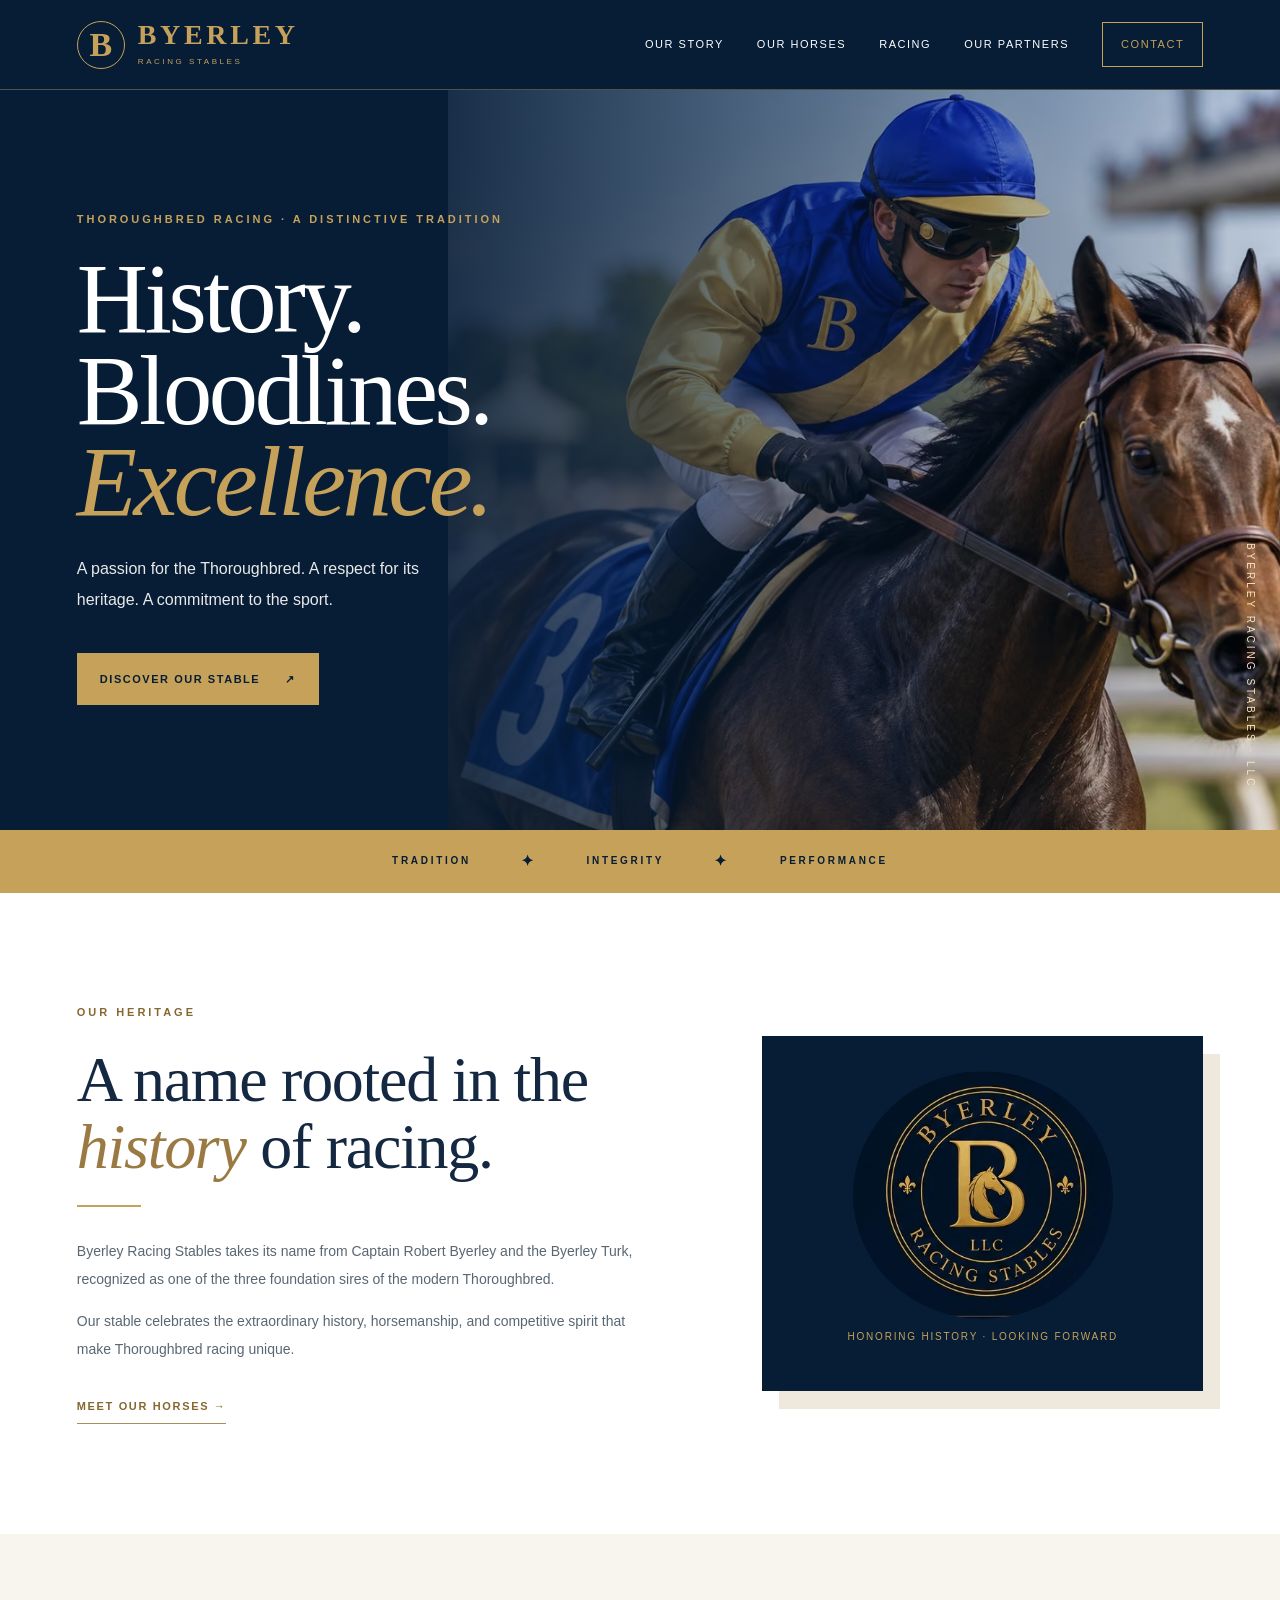
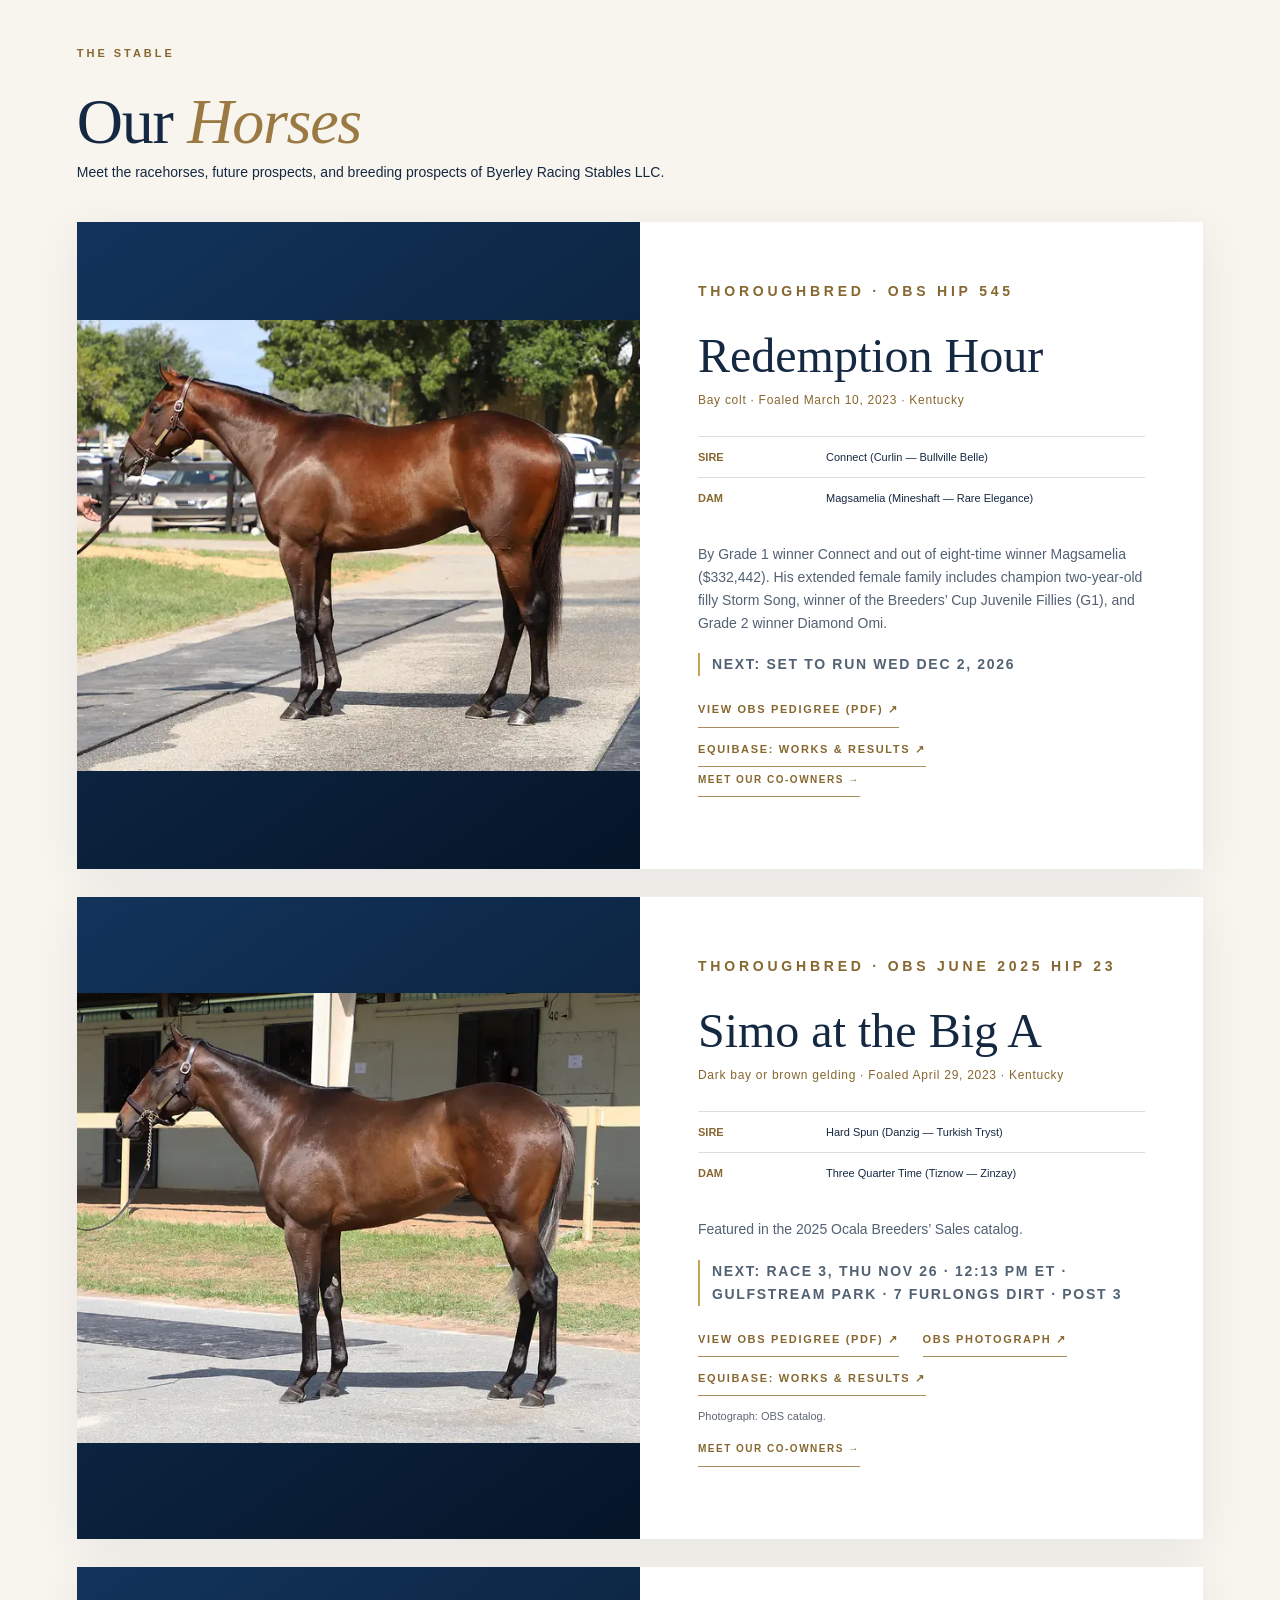
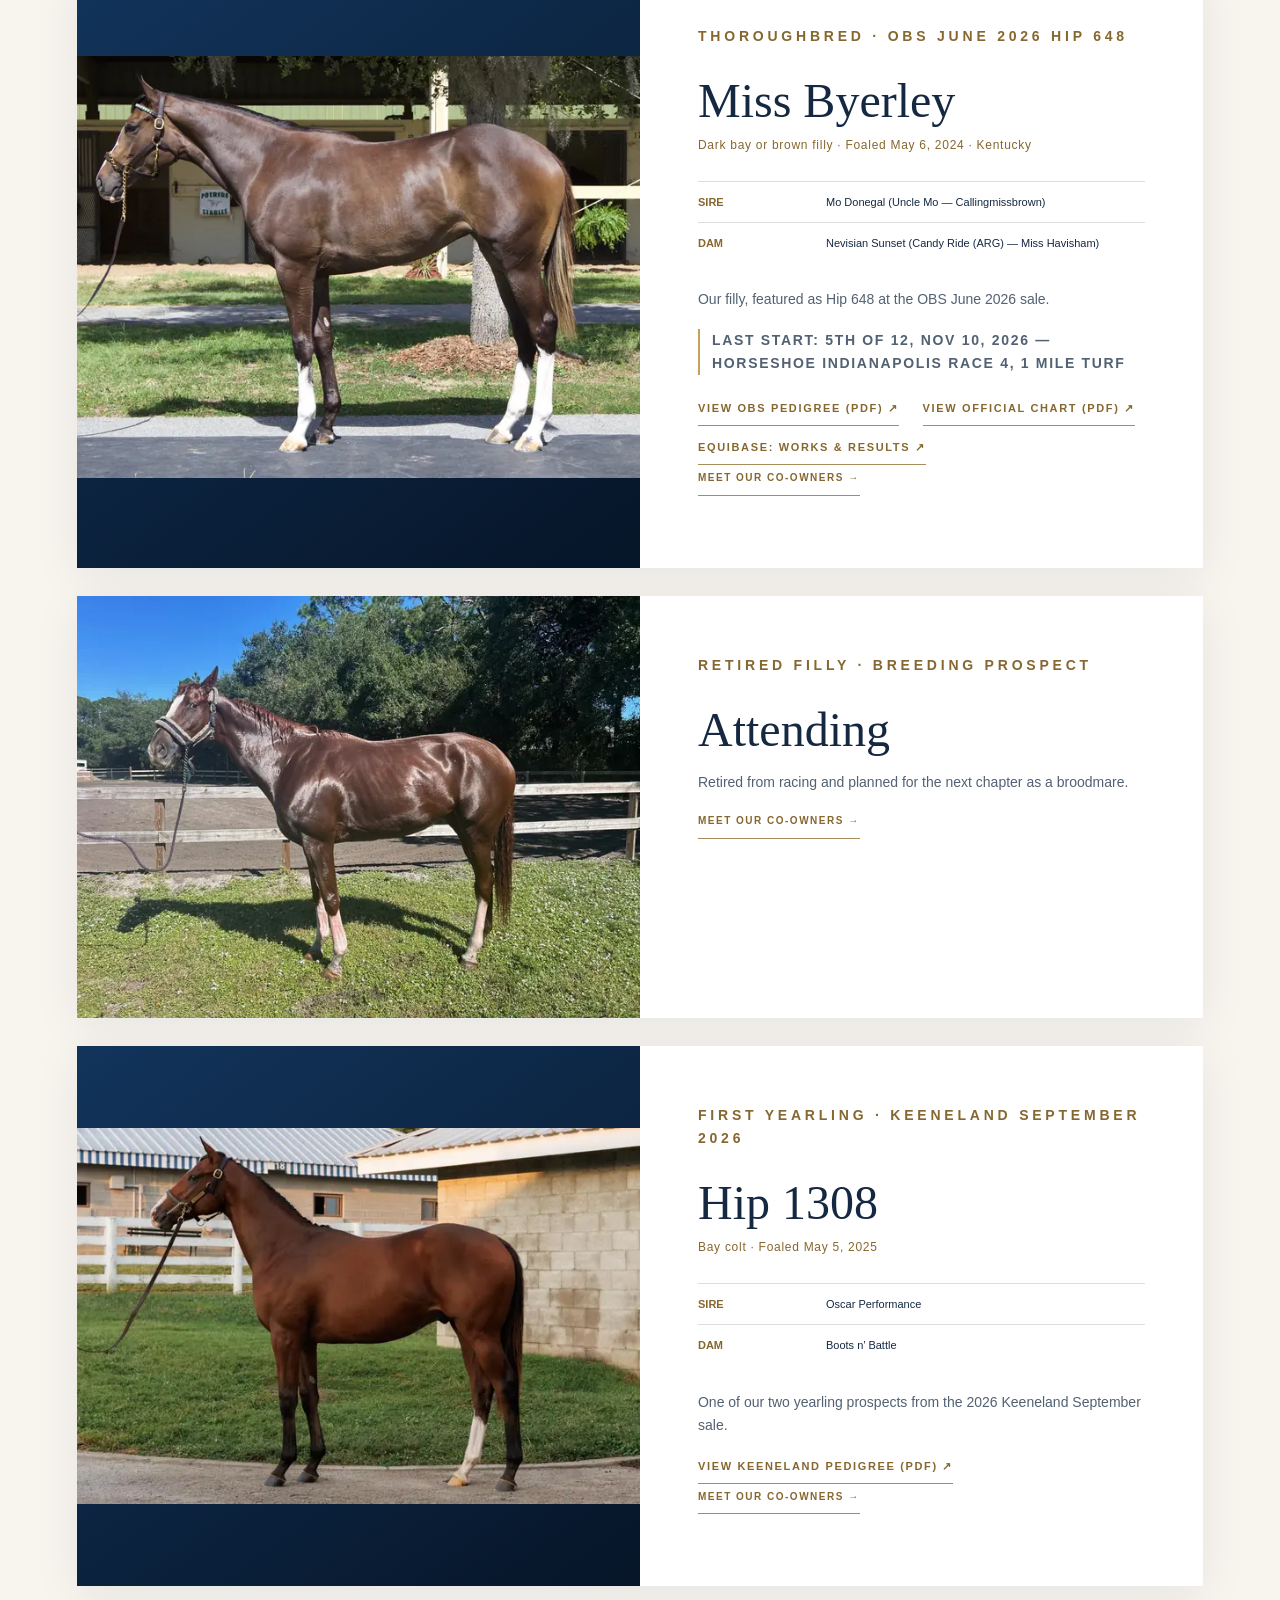
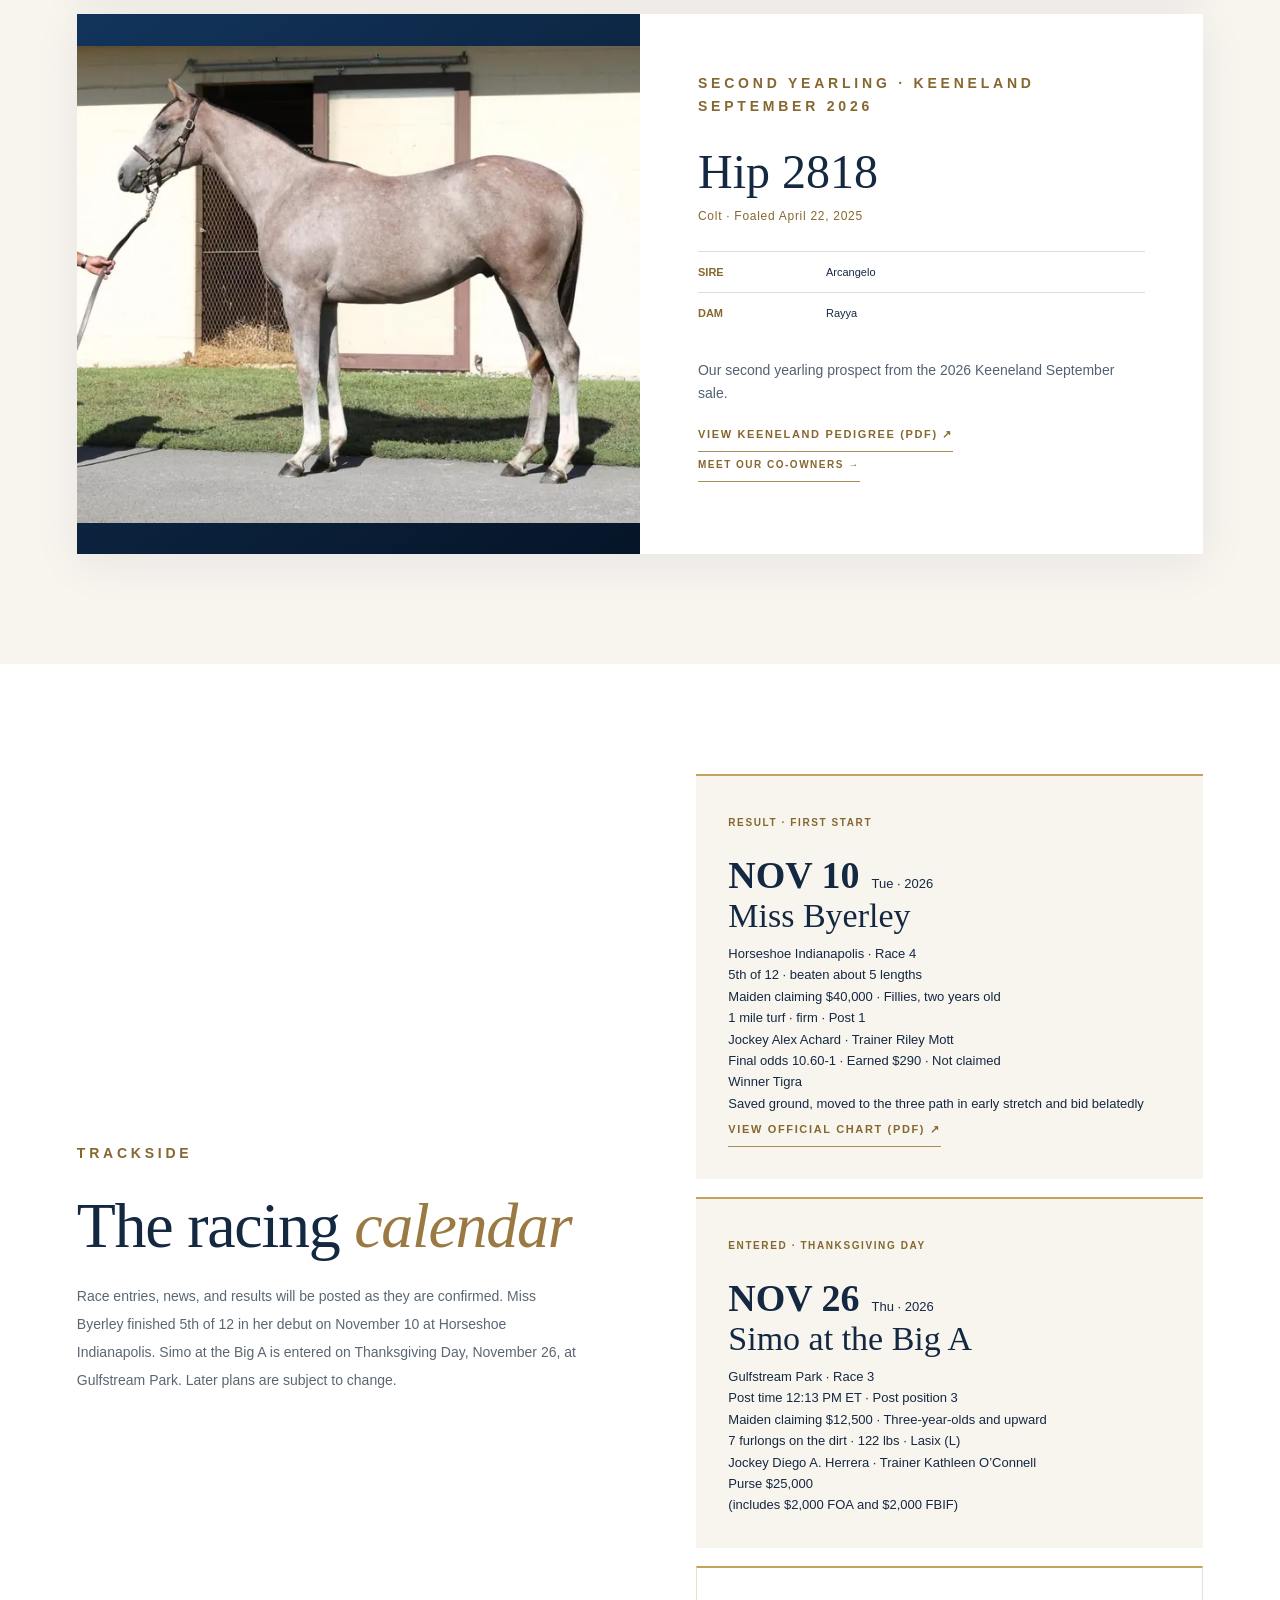
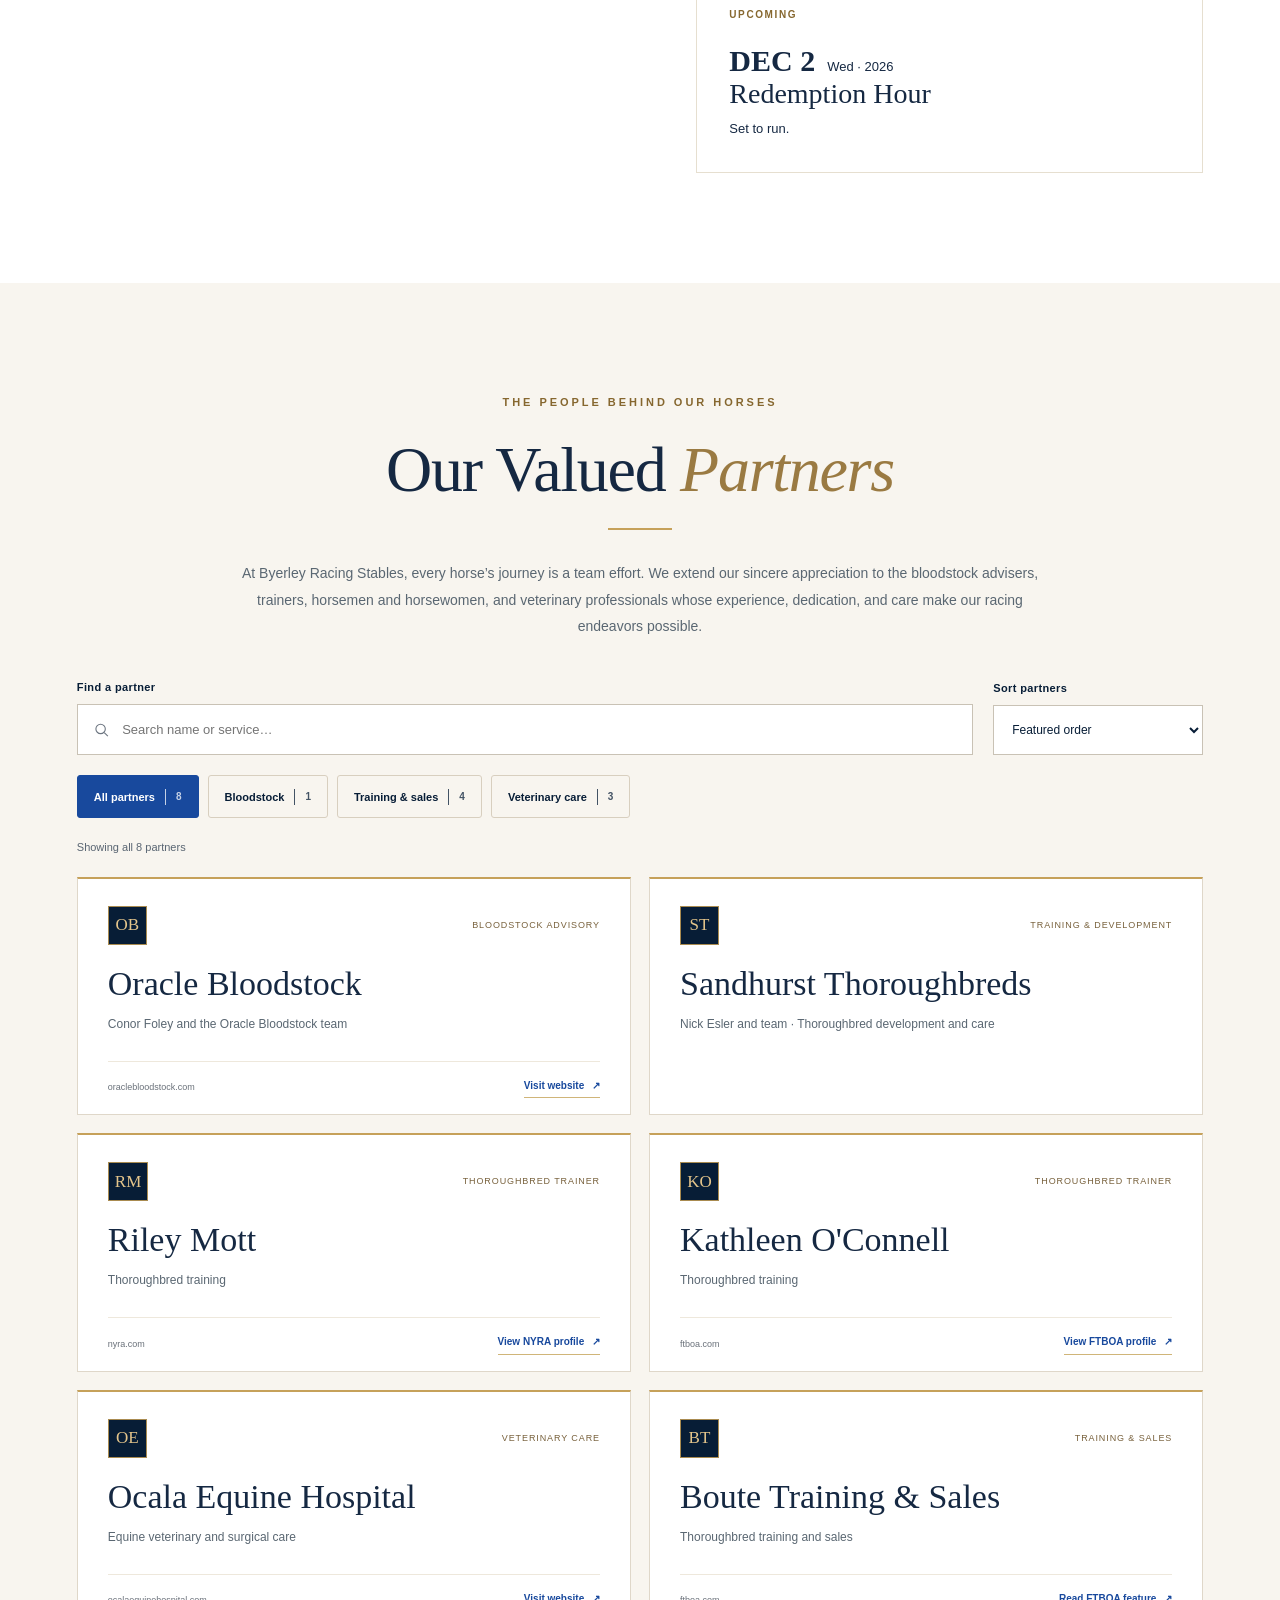
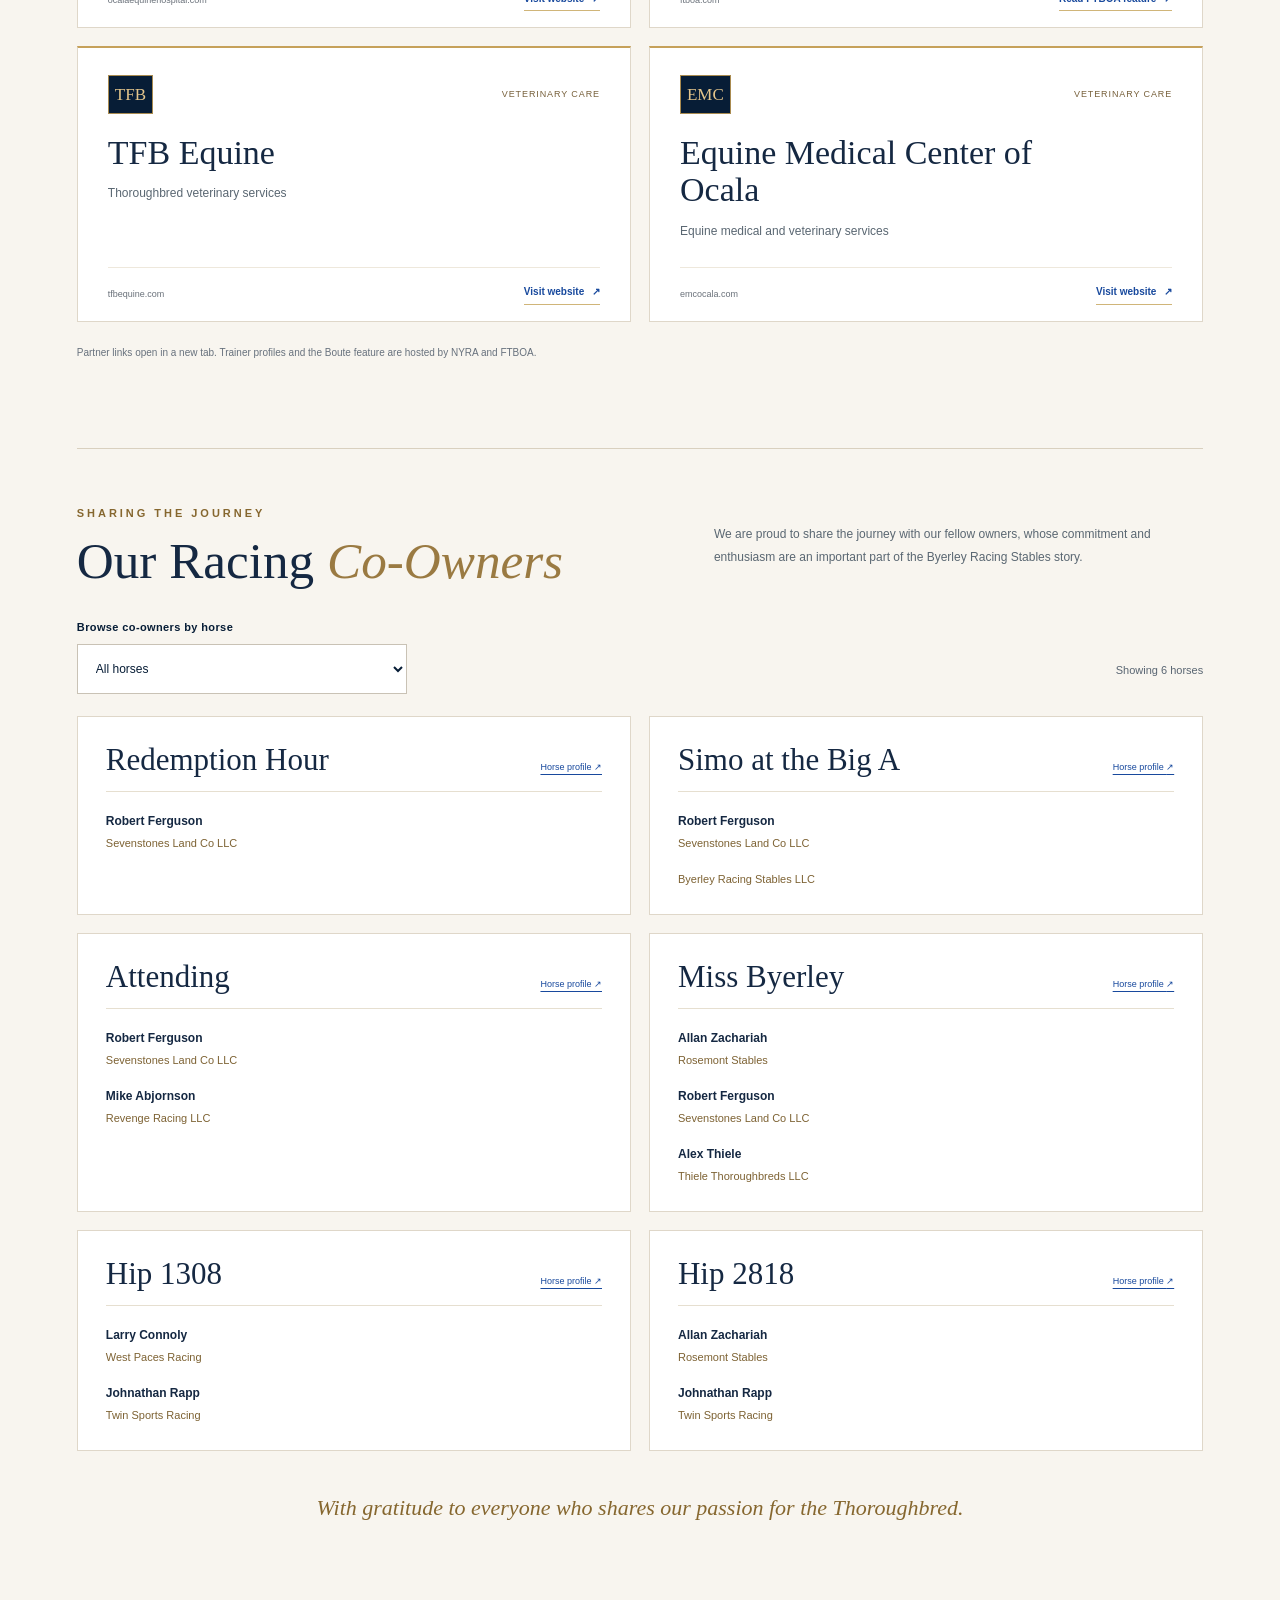
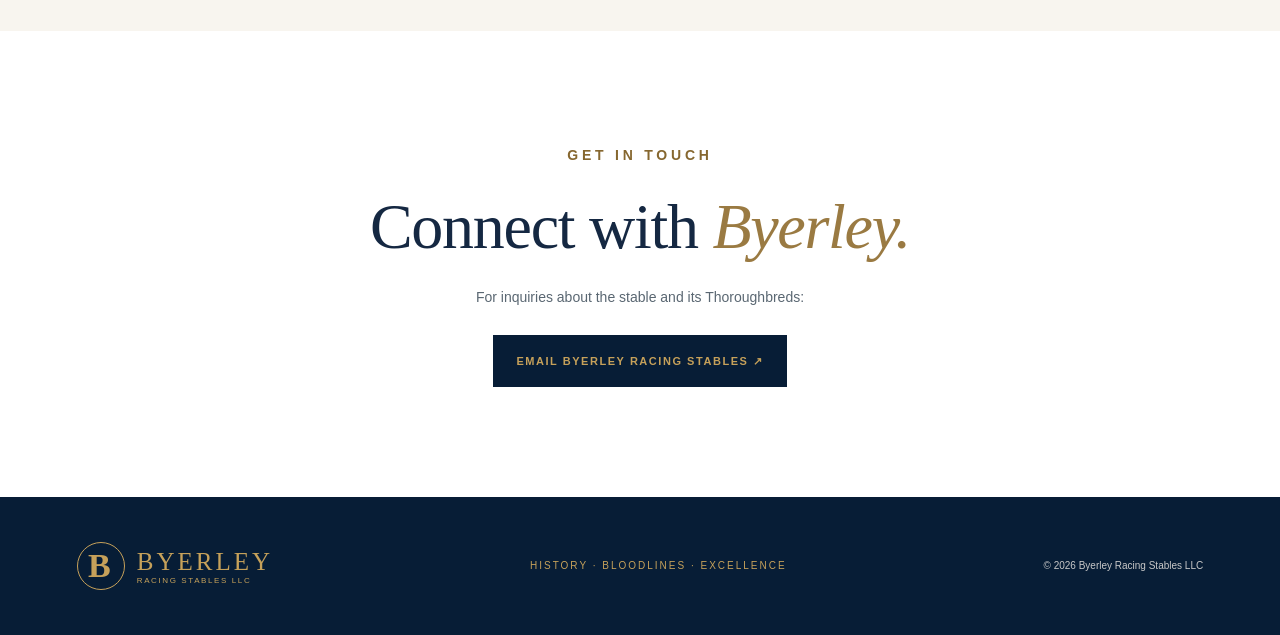
==== commit f50a8bd2: "Add Simo at the Big A's Thanksgiving Day Gulfstream entry. Record the November 26 maiden claiming st" ====
--- a/public/index.html
+++ b/public/index.html
@@ -100,7 +100,7 @@
           <dl><div><dt>Sire</dt><dd>Connect (Curlin — Bullville Belle)</dd></div><div><dt>Dam</dt><dd>Magsamelia (Mineshaft — Rare Elegance)</dd></div></dl>
           <p>By Grade 1 winner Connect and out of eight-time winner Magsamelia ($332,442). His extended female family includes champion two-year-old filly Storm Song, winner of the Breeders’ Cup Juvenile Fillies (G1), and Grade 2 winner Diamond Omi.</p>
           <p class="next-start">Next: Set to run Wed Dec 2, 2026</p>
-          <p class="horse-links"><a class="text-link" href="pedigrees/545.pdf" target="_blank" rel="noopener" aria-label="View Redemption Hour OBS pedigree (PDF), opens in a new tab">View OBS pedigree (PDF) ↗</a> <a class="text-link" href="https://www.equibase.com/profiles/Results.cfm?type=Horse&amp;refno=11286389&amp;registry=T" target="_blank" rel="noopener">Equibase: works &amp; results ↗</a></p>
+          <p class="horse-links"><a class="text-link" href="pedigrees/545.pdf" target="_blank" rel="noopener">View OBS pedigree (PDF) ↗<span class="sr-only"> for Redemption Hour (opens in a new tab)</span></a> <a class="text-link" href="https://www.equibase.com/profiles/Results.cfm?type=Horse&amp;refno=11286389&amp;registry=T" target="_blank" rel="noopener">Equibase: works &amp; results ↗</a></p>
           <p class="horse-owner-link"><a class="text-link" data-show-owners="redemption-hour" href="#co-owners">Meet our co-owners <span aria-hidden="true">→</span></a></p>
         </div>
       </article>
@@ -109,11 +109,11 @@
         <div class="horse-details">
           <p class="eyebrow dark">THOROUGHBRED · OBS JUNE 2025 HIP 23</p>
           <h3>Simo at the Big A</h3>
-          <p class="horse-sub">Dark bay or brown colt · Foaled April 29, 2023 · Kentucky</p>
+          <p class="horse-sub">Dark bay or brown gelding · Foaled April 29, 2023 · Kentucky</p>
           <dl><div><dt>Sire</dt><dd>Hard Spun (Danzig — Turkish Tryst)</dd></div><div><dt>Dam</dt><dd>Three Quarter Time (Tiznow — Zinzay)</dd></div></dl>
           <p>Featured in the 2025 Ocala Breeders’ Sales catalog.</p>
-          <p class="next-start">Next: Upcoming</p>
-          <p class="horse-links"><a class="text-link" href="pedigrees/23.pdf" target="_blank" rel="noopener" aria-label="View Simo at the Big A OBS pedigree (PDF), opens in a new tab">View OBS pedigree (PDF) ↗</a> <a class="text-link" href="assets/simo.jpg" target="_blank" rel="noopener">OBS photograph ↗</a> <a class="text-link" href="https://www.equibase.com/profiles/Results.cfm?type=Horse&amp;refno=11331212&amp;registry=T" target="_blank" rel="noopener">Equibase: works &amp; results ↗</a></p>
+          <p class="next-start">Next: <span>Race 3, Thu Nov 26 ·</span> <span>12:13 PM ET ·</span> <span>Gulfstream Park ·</span> <span>7 furlongs dirt ·</span> <span>Post 3</span></p>
+          <p class="horse-links"><a class="text-link" href="pedigrees/23.pdf" target="_blank" rel="noopener">View OBS pedigree (PDF) ↗<span class="sr-only"> for Simo at the Big A (opens in a new tab)</span></a> <a class="text-link" href="assets/simo.jpg" target="_blank" rel="noopener">OBS photograph ↗</a> <a class="text-link" href="https://www.equibase.com/profiles/Results.cfm?type=Horse&amp;refno=11331212&amp;registry=T" target="_blank" rel="noopener">Equibase: works &amp; results ↗</a></p>
           <p class="note">Photograph: OBS catalog.</p>
           <p class="horse-owner-link"><a class="text-link" data-show-owners="simo-at-the-big-a" href="#co-owners">Meet our co-owners <span aria-hidden="true">→</span></a></p>
         </div>
@@ -127,7 +127,7 @@
           <dl><div><dt>Sire</dt><dd>Mo Donegal (Uncle Mo — Callingmissbrown)</dd></div><div><dt>Dam</dt><dd>Nevisian Sunset (Candy Ride (ARG) — Miss Havisham)</dd></div></dl>
           <p>Our filly, featured as Hip 648 at the OBS June 2026 sale. </p>
           <p class="next-start">Last start: <span>5th of 12</span>, <span>Nov 10, 2026</span> — <span>Horseshoe Indianapolis</span> Race 4, <span>1 mile turf</span></p>
-          <p class="horse-links"><a class="text-link" href="pedigrees/648.pdf" target="_blank" rel="noopener" aria-label="View Miss Byerley OBS pedigree (PDF), opens in a new tab">View OBS pedigree (PDF) ↗</a> <a class="text-link" href="charts/2026-11-10-IND-r4.pdf" target="_blank" rel="noopener">View official chart (PDF) ↗</a> <a class="text-link" href="https://www.equibase.com/profiles/Results.cfm?type=Horse&amp;refno=11493461&amp;registry=T" target="_blank" rel="noopener">Equibase: works &amp; results ↗</a></p>
+          <p class="horse-links"><a class="text-link" href="pedigrees/648.pdf" target="_blank" rel="noopener">View OBS pedigree (PDF) ↗<span class="sr-only"> for Miss Byerley (opens in a new tab)</span></a> <a class="text-link" href="charts/2026-11-10-IND-r4.pdf" target="_blank" rel="noopener">View official chart (PDF) ↗</a> <a class="text-link" href="https://www.equibase.com/profiles/Results.cfm?type=Horse&amp;refno=11493461&amp;registry=T" target="_blank" rel="noopener">Equibase: works &amp; results ↗</a></p>
           <p class="horse-owner-link"><a class="text-link" data-show-owners="miss-byerley" href="#co-owners">Meet our co-owners <span aria-hidden="true">→</span></a></p>
         </div>
       </article>
@@ -166,7 +166,7 @@
       </article>
     </div>
   </section>
-  <section id="racing" class="section racing container"><div><p class="eyebrow dark">TRACKSIDE</p><h2>The racing <em>calendar</em></h2><p>Race entries, news, and results will be posted as they are confirmed. Miss Byerley finished 5th of 12 in her debut on November 10 at Horseshoe Indianapolis. Later plans are subject to change.</p></div><div class="race-list"><div class="race-panel"><span class="race-tag">RESULT · FIRST START</span><div class="race-date"><strong>NOV 10</strong><span>Tue · 2026</span></div><div><h3>Miss Byerley</h3><p>Horseshoe Indianapolis · Race 4<br>5th of 12 · beaten about 5 lengths<br>Maiden claiming $40,000 · Fillies, two years old<br>1 mile turf · firm · Post 1<br>Jockey Alex Achard · Trainer Riley Mott<br>Final odds 10.60-1 · Earned $290 · Not claimed<br>Winner Tigra<br>Saved ground, moved to the three path in early stretch and bid belatedly</p><p class="horse-links"><a class="text-link" href="charts/2026-11-10-IND-r4.pdf" target="_blank" rel="noopener">View official chart (PDF) ↗</a></p></div></div><div class="race-panel secondary"><span class="race-tag">UPCOMING</span><div class="race-date"><strong>DEC 2</strong><span>Wed · 2026</span></div><div><h3>Redemption Hour</h3><p>Set to run.</p></div></div><div class="race-panel secondary"><span class="race-tag">UPCOMING</span><div class="race-date"><strong>TBA</strong></div><div><h3>Simo at the Big A</h3><p>Next start to be announced.</p></div></div></div></section>
+  <section id="racing" class="section racing container"><div><p class="eyebrow dark">TRACKSIDE</p><h2>The racing <em>calendar</em></h2><p>Race entries, news, and results will be posted as they are confirmed. Miss Byerley finished 5th of 12 in her debut on November 10 at Horseshoe Indianapolis. Simo at the Big A is entered on Thanksgiving Day, November 26, at Gulfstream Park. Later plans are subject to change.</p></div><div class="race-list"><div class="race-panel"><span class="race-tag">RESULT · FIRST START</span><div class="race-date"><strong>NOV 10</strong><span>Tue · 2026</span></div><div><h3>Miss Byerley</h3><p>Horseshoe Indianapolis · Race 4<br>5th of 12 · beaten about 5 lengths<br>Maiden claiming $40,000 · Fillies, two years old<br>1 mile turf · firm · Post 1<br>Jockey Alex Achard · Trainer Riley Mott<br>Final odds 10.60-1 · Earned $290 · Not claimed<br>Winner Tigra<br>Saved ground, moved to the three path in early stretch and bid belatedly</p><p class="horse-links"><a class="text-link" href="charts/2026-11-10-IND-r4.pdf" target="_blank" rel="noopener">View official chart (PDF) ↗</a></p></div></div><div class="race-panel"><span class="race-tag">ENTERED · THANKSGIVING DAY</span><div class="race-date"><strong>NOV 26</strong><span>Thu · 2026</span></div><div><h3>Simo at the Big A</h3><p>Gulfstream Park · Race 3<br>Post time 12:13 PM ET · Post position 3<br>Maiden claiming $12,500 · Three-year-olds and upward<br>7 furlongs on the dirt · 122 lbs · Lasix (L)<br>Jockey Diego A. Herrera · Trainer Kathleen O’Connell<br>Purse $25,000<br>(includes $2,000 FOA and $2,000 FBIF)</p></div></div><div class="race-panel secondary"><span class="race-tag">UPCOMING</span><div class="race-date"><strong>DEC 2</strong><span>Wed · 2026</span></div><div><h3>Redemption Hour</h3><p>Set to run.</p></div></div></div></section>
   <section id="our-partners" class="section partners" aria-labelledby="partners-heading"><div class="container">
  <div class="partners-head"><p class="eyebrow dark">THE PEOPLE BEHIND OUR HORSES</p><h2 id="partners-heading">Our Valued <em>Partners</em></h2><div class="line"></div><p class="section-lede">At Byerley Racing Stables, every horse’s journey is a team effort. We extend our sincere appreciation to the bloodstock advisers, trainers, horsemen and horsewomen, and veterinary professionals whose experience, dedication, and care make our racing endeavors possible.</p></div>
  <div class="directory-toolbar"><div class="search-field"><label for="partner-search">Find a partner</label><div class="search-box"><svg aria-hidden="true" viewBox="0 0 24 24" width="18" height="18"><circle cx="10.5" cy="10.5" r="6.5" fill="none" stroke="currentColor" stroke-width="1.5"/><path d="m15.5 15.5 5 5" stroke="currentColor" stroke-width="1.5"/></svg><input id="partner-search" type="search" placeholder="Search name or service…" autocomplete="off"></div></div><div class="sort-field"><label for="partner-sort">Sort partners</label><select id="partner-sort"><option value="featured">Featured order</option><option value="az">Name: A–Z</option></select></div></div>
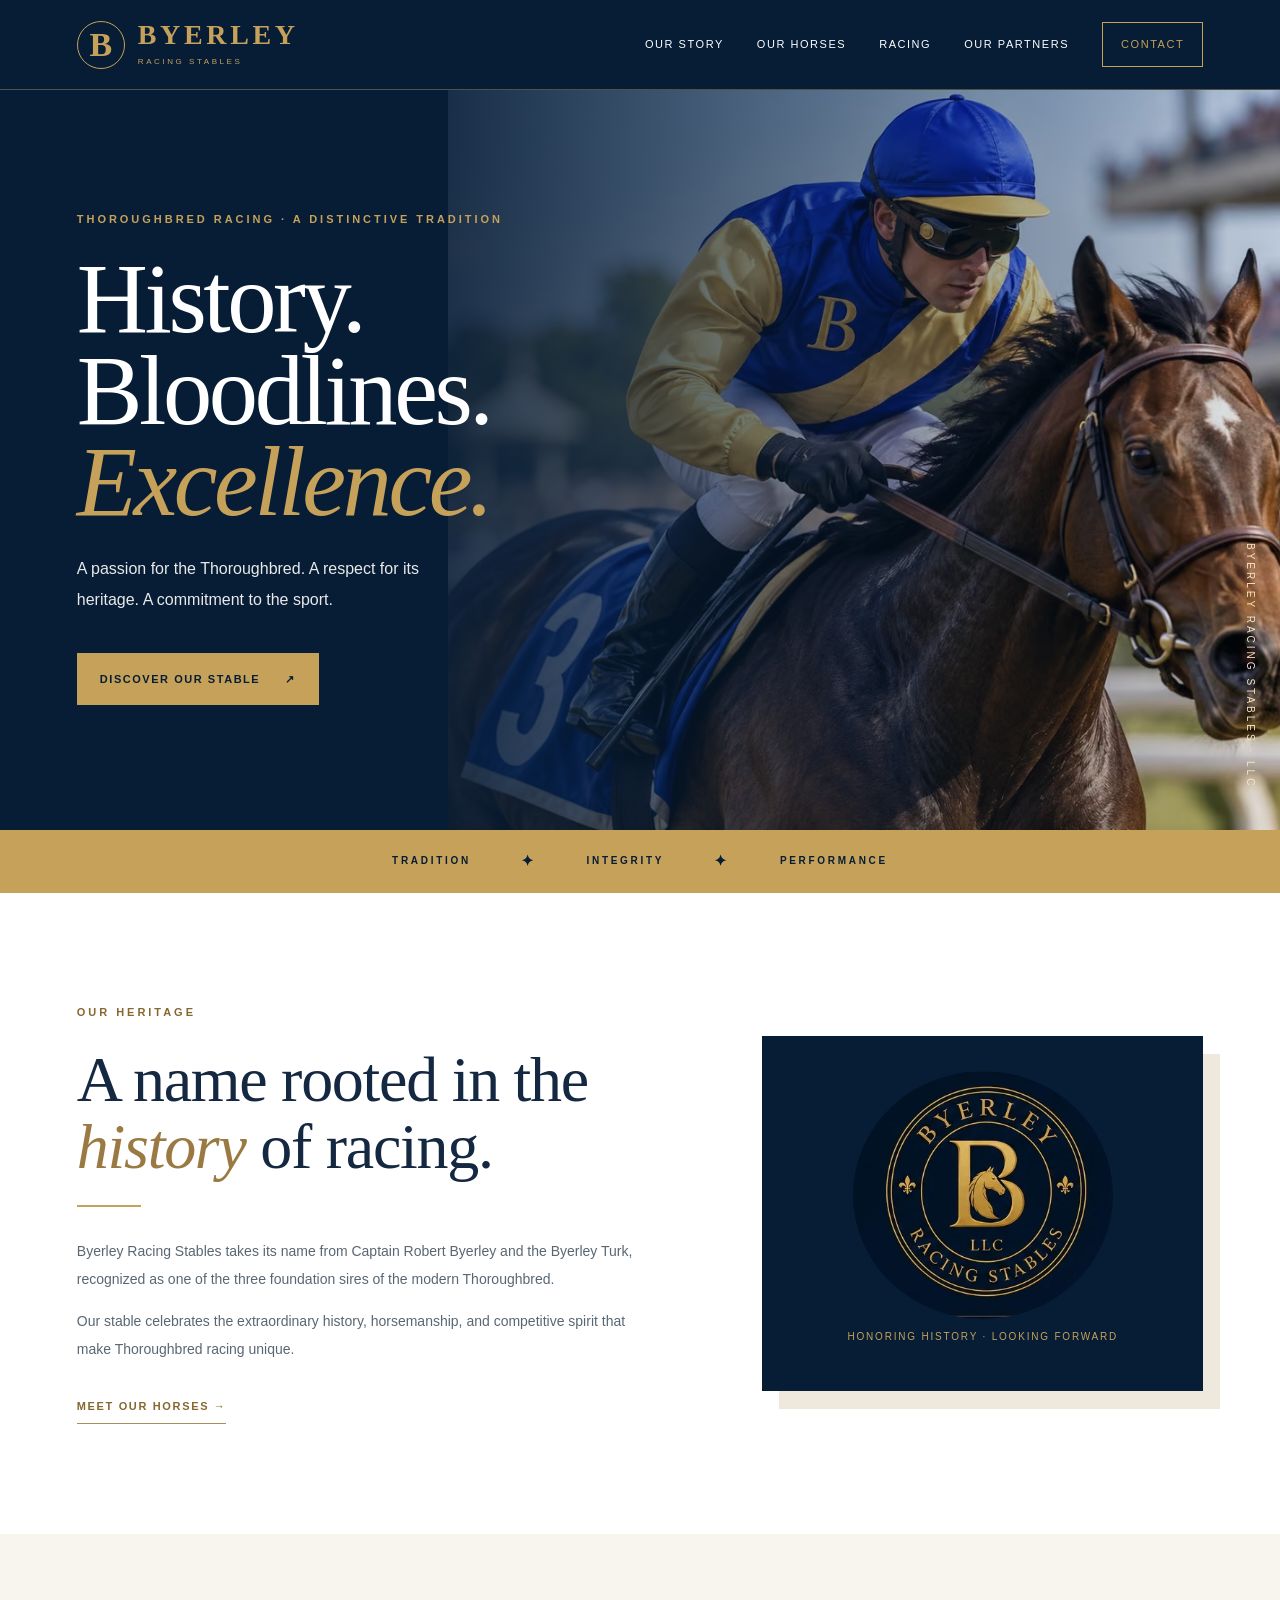
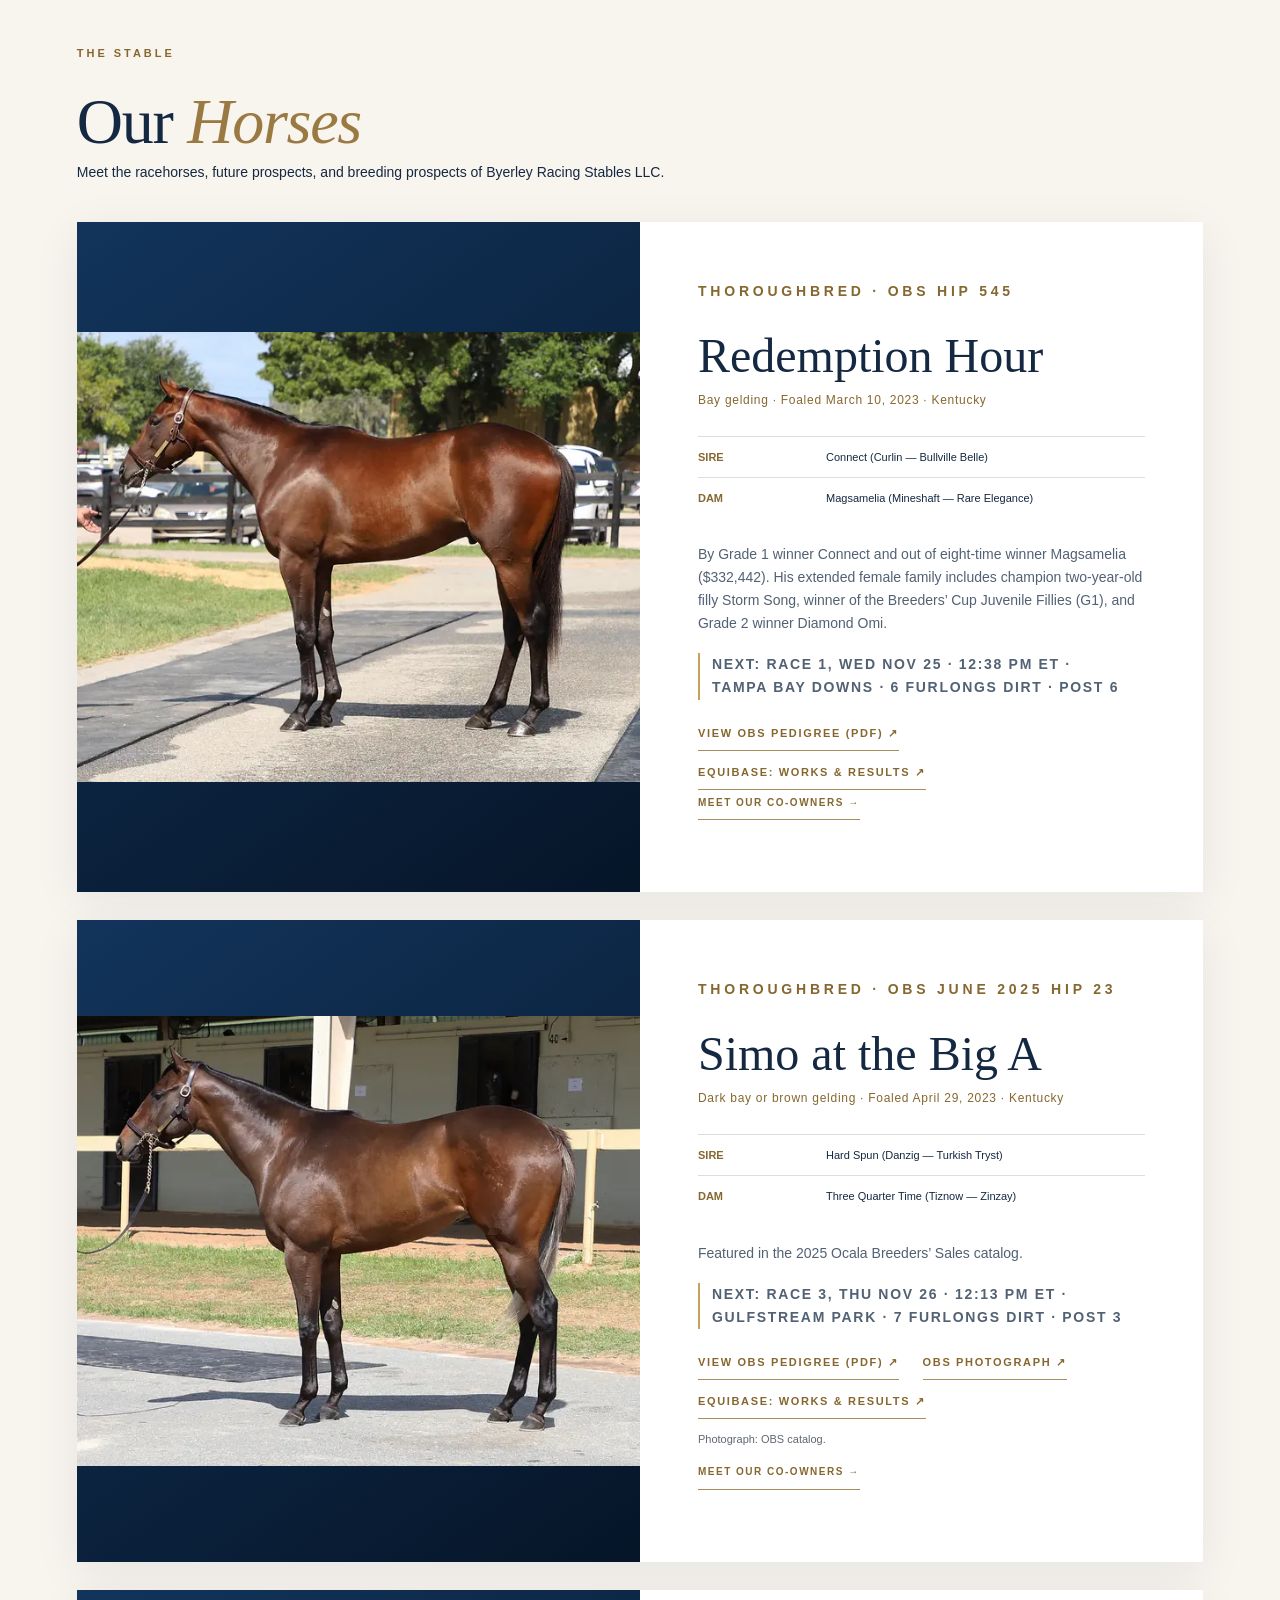
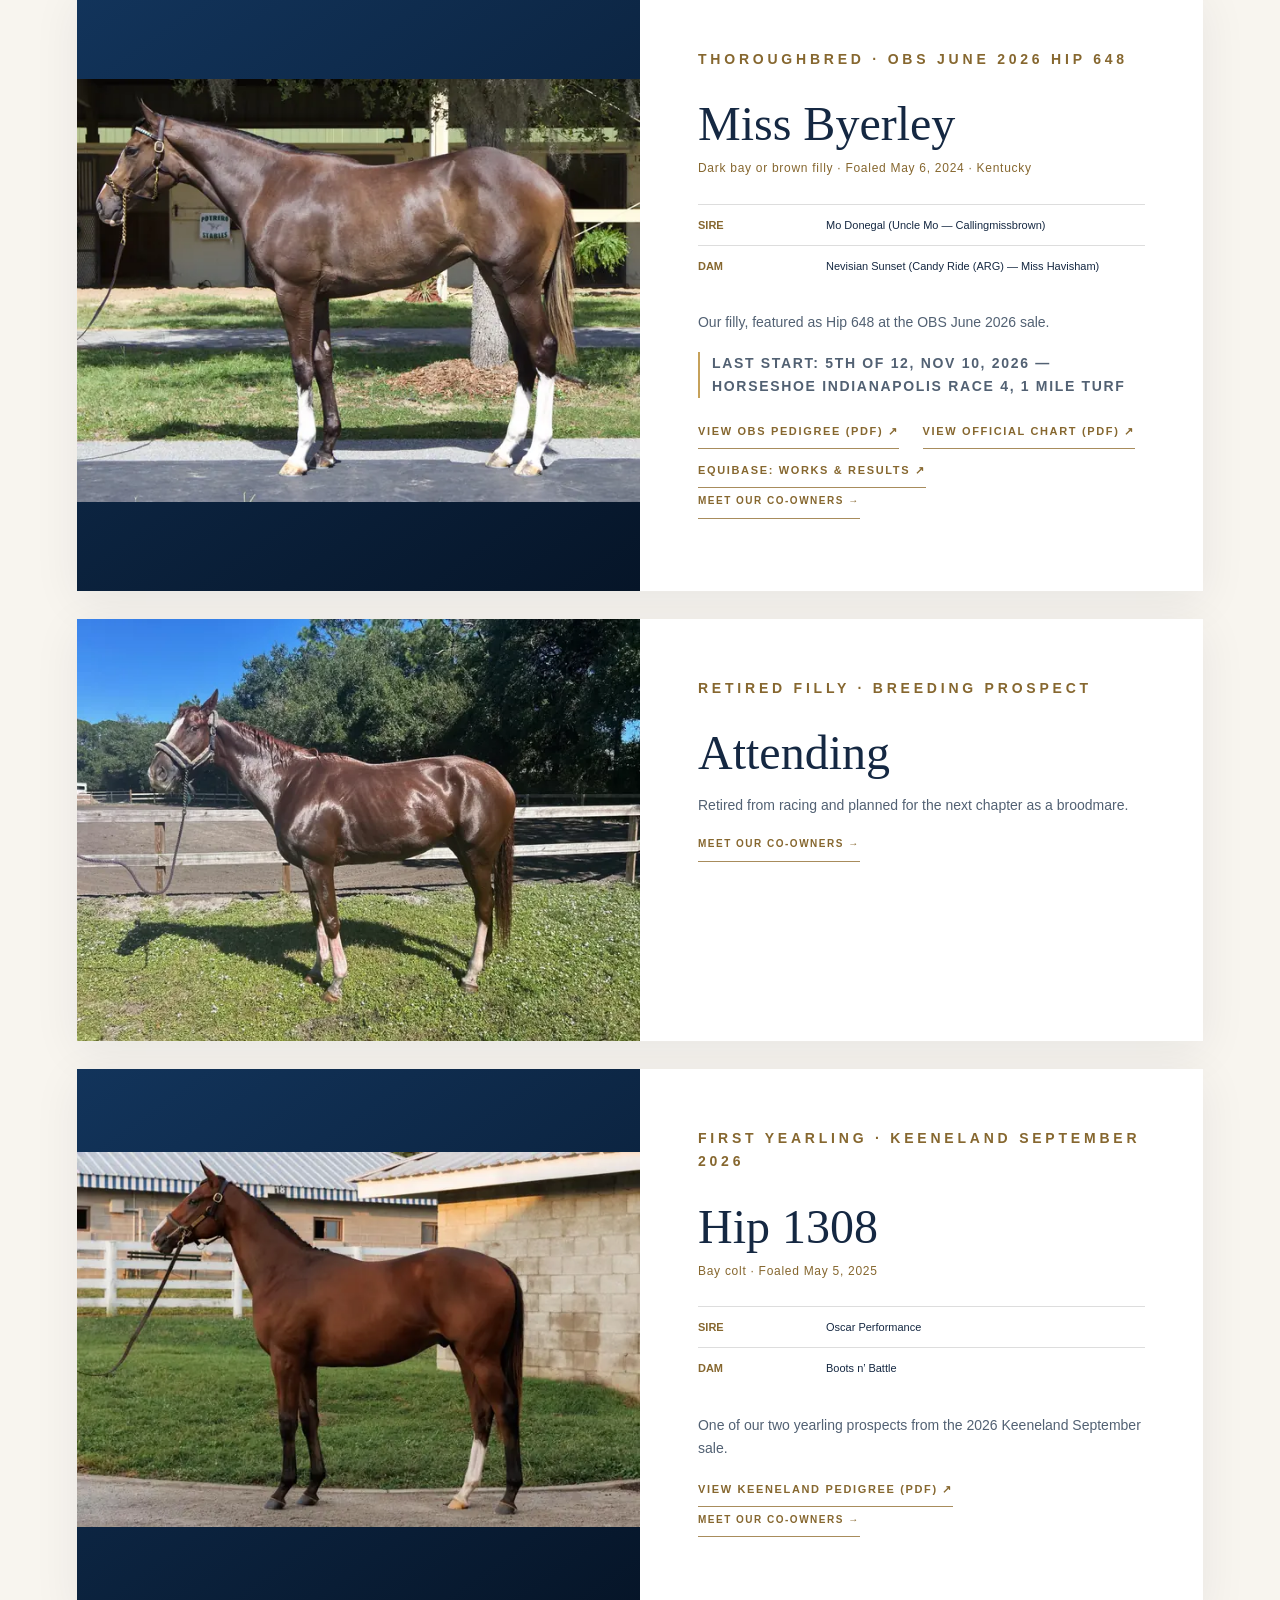
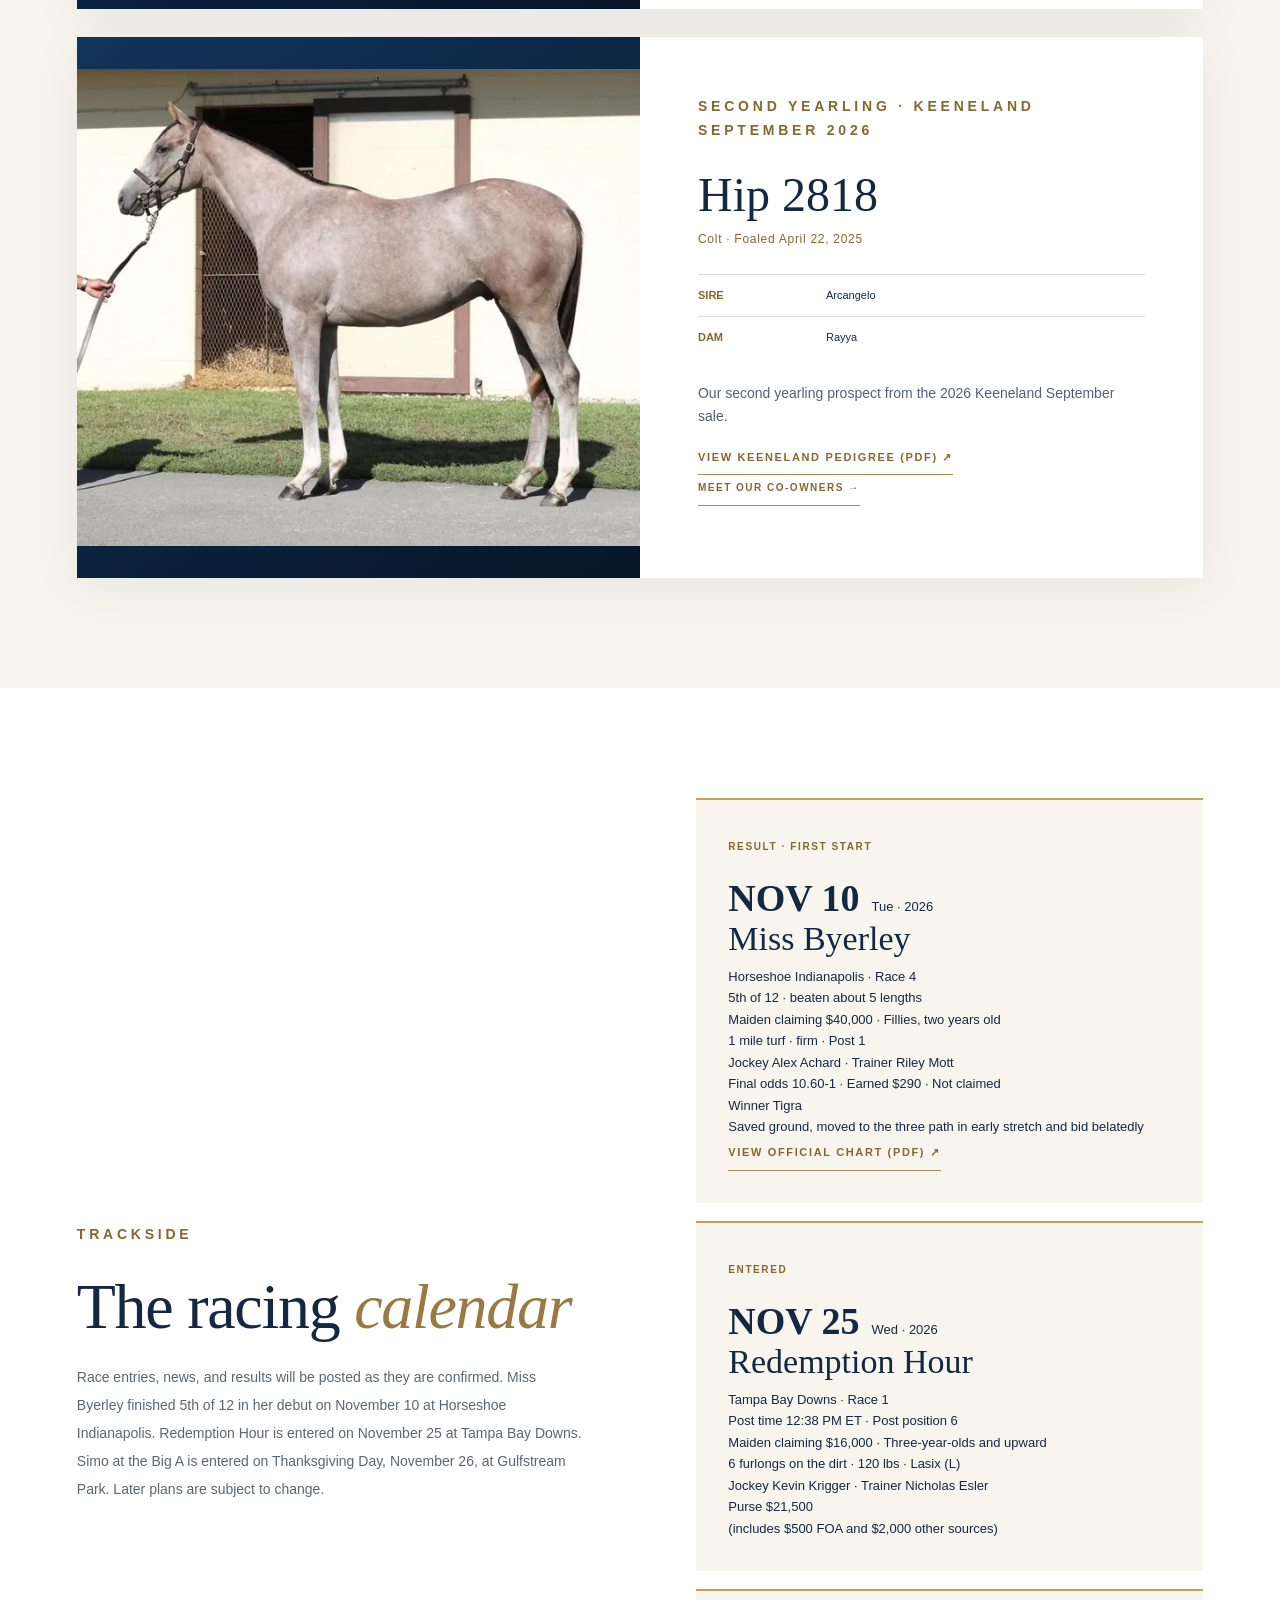
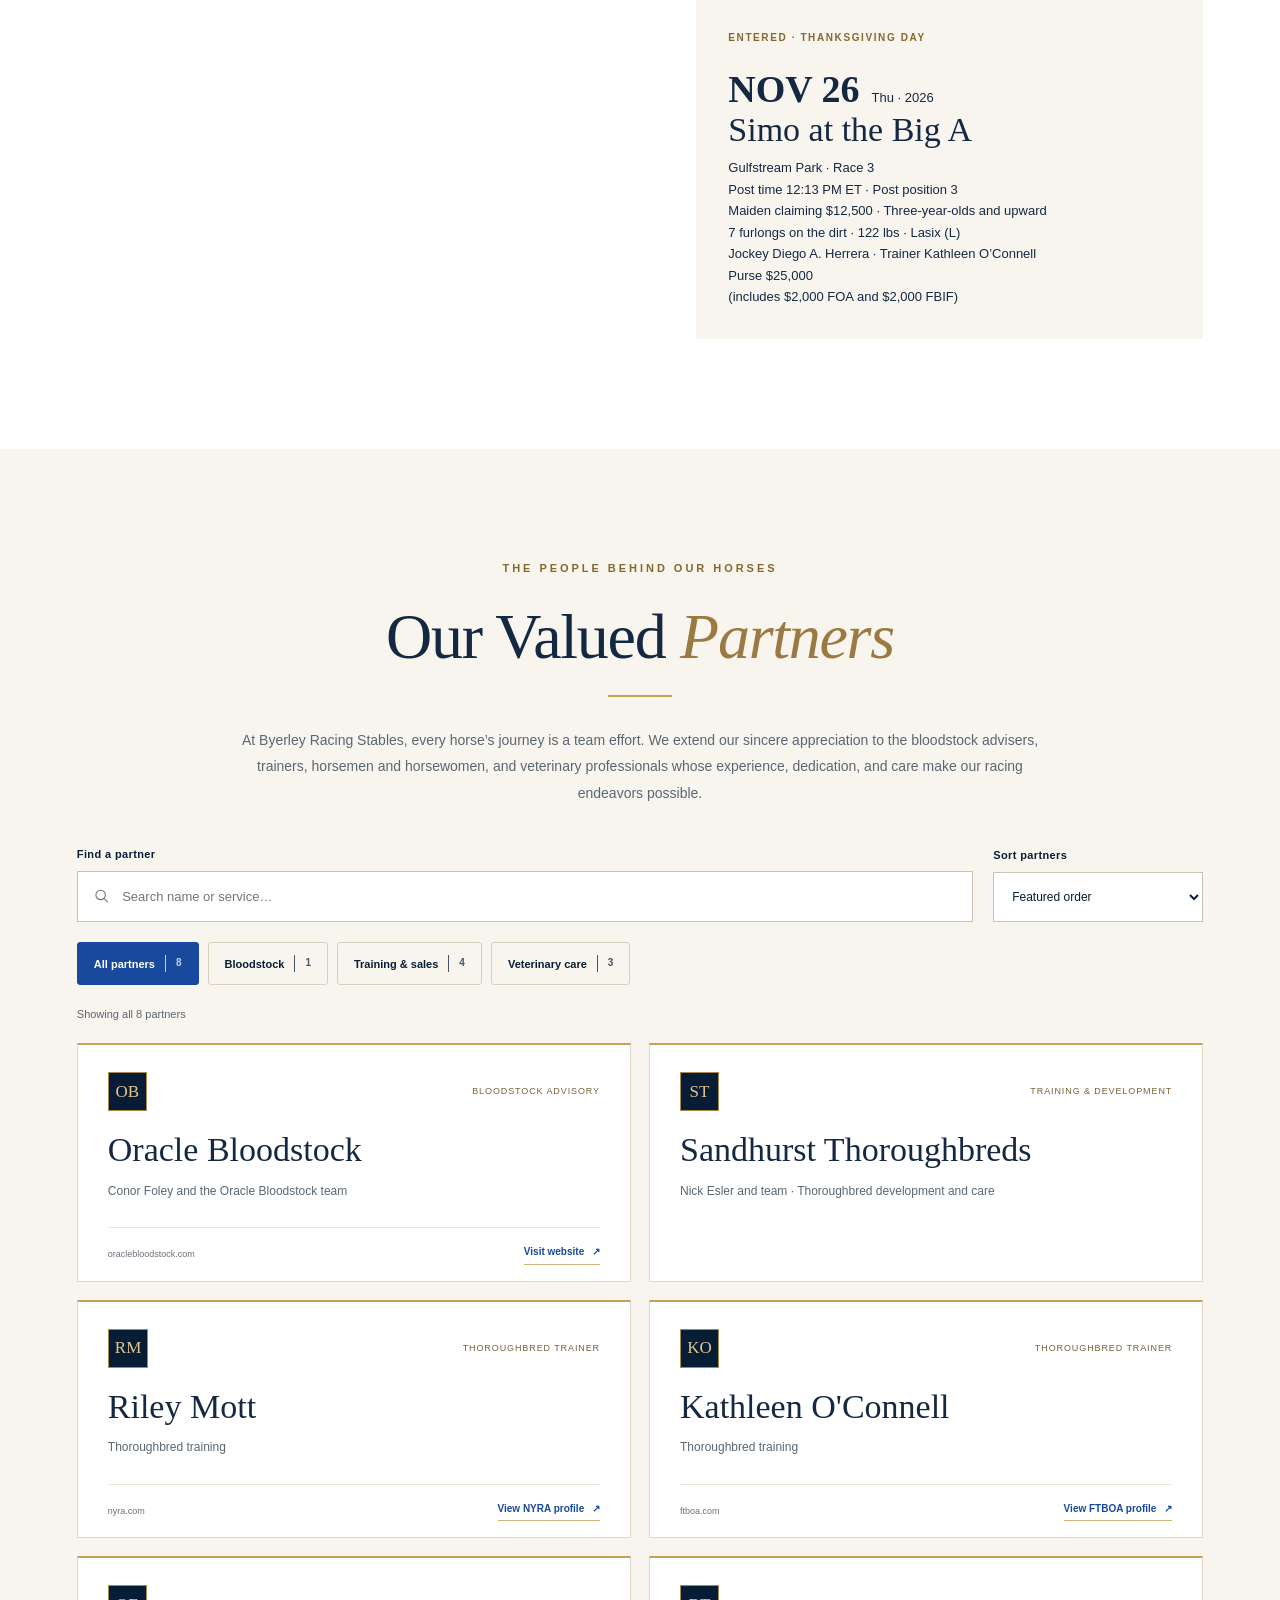
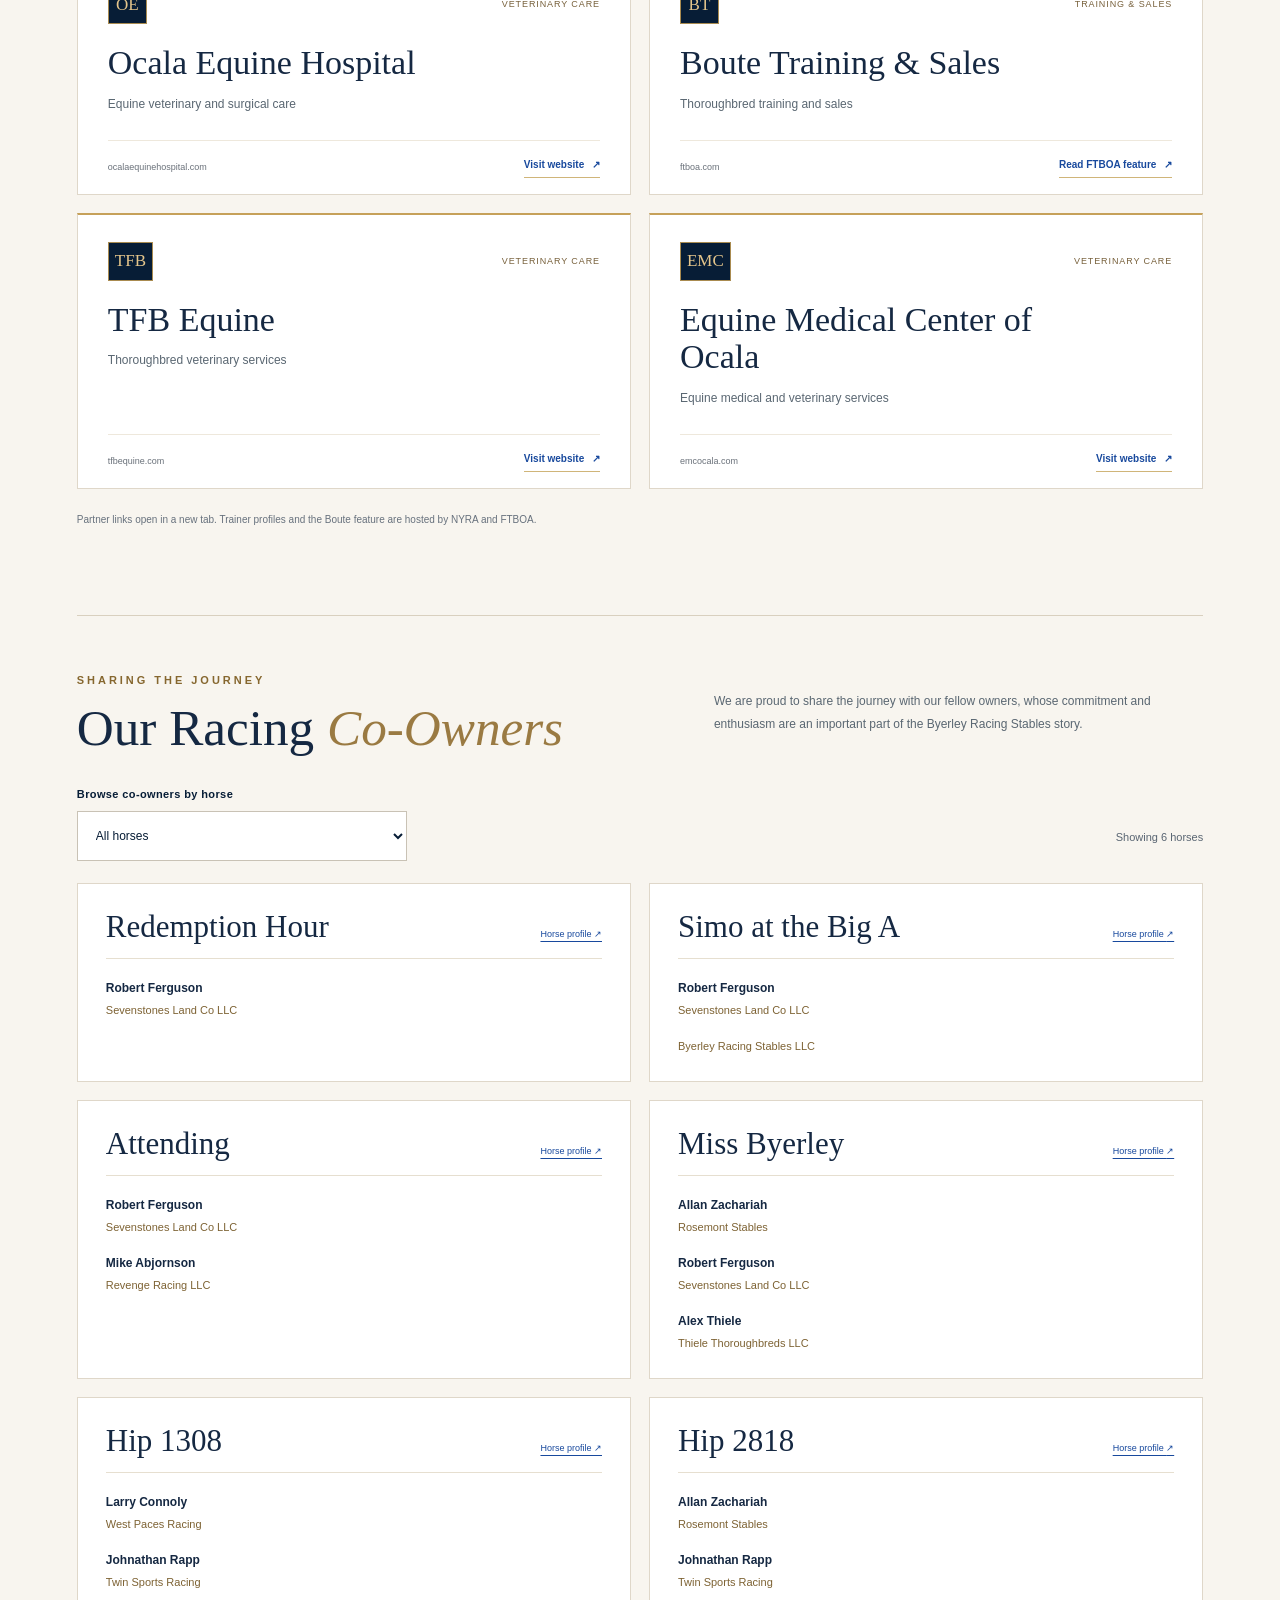
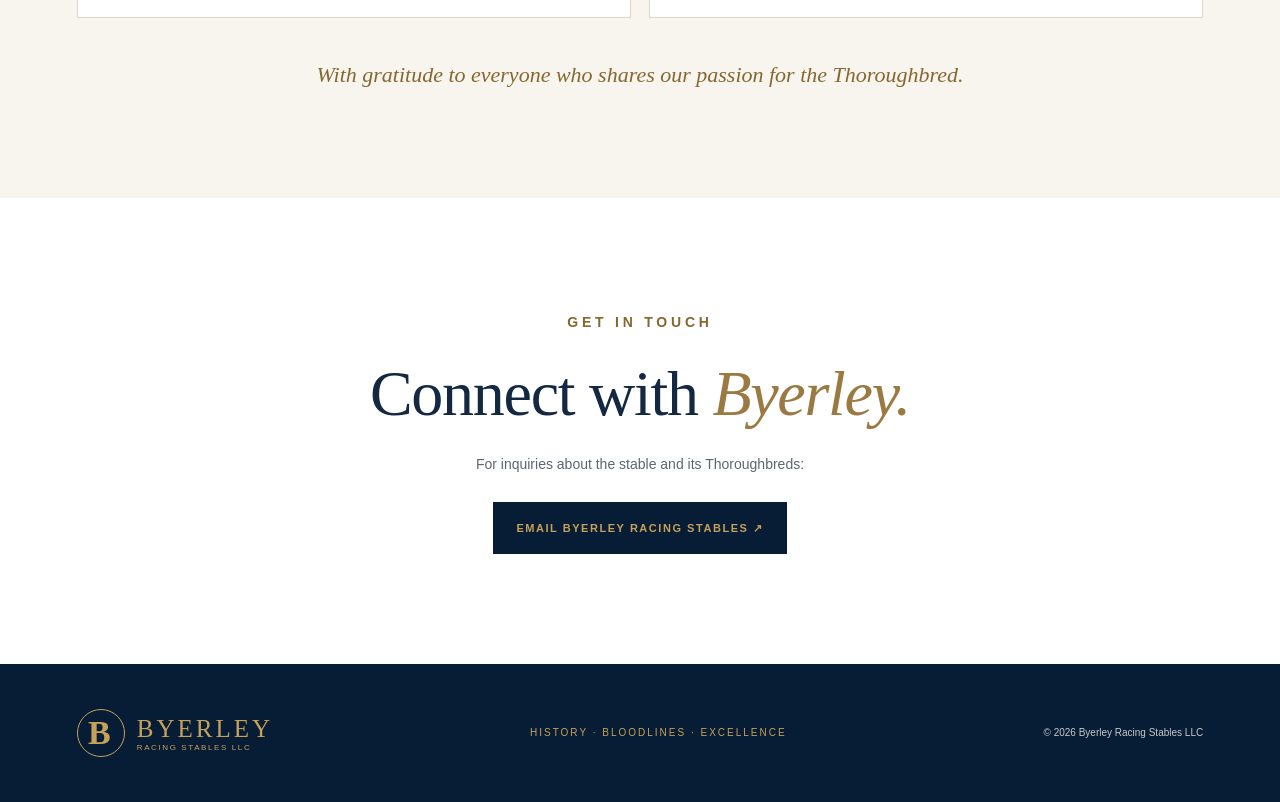
==== commit 4b7dfbd6: "Add Redemption Hour's November 25 Tampa Bay Downs entry. Replace the unconfirmed Dec 2 "set to run" " ====
--- a/public/index.html
+++ b/public/index.html
@@ -96,10 +96,10 @@
         <div class="horse-details">
           <p class="eyebrow dark">THOROUGHBRED · OBS HIP 545</p>
           <h3>Redemption Hour</h3>
-          <p class="horse-sub">Bay colt · Foaled March 10, 2023 · Kentucky</p>
+          <p class="horse-sub">Bay gelding · Foaled March 10, 2023 · Kentucky</p>
           <dl><div><dt>Sire</dt><dd>Connect (Curlin — Bullville Belle)</dd></div><div><dt>Dam</dt><dd>Magsamelia (Mineshaft — Rare Elegance)</dd></div></dl>
           <p>By Grade 1 winner Connect and out of eight-time winner Magsamelia ($332,442). His extended female family includes champion two-year-old filly Storm Song, winner of the Breeders’ Cup Juvenile Fillies (G1), and Grade 2 winner Diamond Omi.</p>
-          <p class="next-start">Next: Set to run Wed Dec 2, 2026</p>
+          <p class="next-start">Next: <span>Race 1, Wed Nov 25 ·</span> <span>12:38 PM ET ·</span> <span>Tampa Bay Downs ·</span> <span>6 furlongs dirt ·</span> <span>Post 6</span></p>
           <p class="horse-links"><a class="text-link" href="pedigrees/545.pdf" target="_blank" rel="noopener">View OBS pedigree (PDF) ↗<span class="sr-only"> for Redemption Hour (opens in a new tab)</span></a> <a class="text-link" href="https://www.equibase.com/profiles/Results.cfm?type=Horse&amp;refno=11286389&amp;registry=T" target="_blank" rel="noopener">Equibase: works &amp; results ↗</a></p>
           <p class="horse-owner-link"><a class="text-link" data-show-owners="redemption-hour" href="#co-owners">Meet our co-owners <span aria-hidden="true">→</span></a></p>
         </div>
@@ -166,7 +166,7 @@
       </article>
     </div>
   </section>
-  <section id="racing" class="section racing container"><div><p class="eyebrow dark">TRACKSIDE</p><h2>The racing <em>calendar</em></h2><p>Race entries, news, and results will be posted as they are confirmed. Miss Byerley finished 5th of 12 in her debut on November 10 at Horseshoe Indianapolis. Simo at the Big A is entered on Thanksgiving Day, November 26, at Gulfstream Park. Later plans are subject to change.</p></div><div class="race-list"><div class="race-panel"><span class="race-tag">RESULT · FIRST START</span><div class="race-date"><strong>NOV 10</strong><span>Tue · 2026</span></div><div><h3>Miss Byerley</h3><p>Horseshoe Indianapolis · Race 4<br>5th of 12 · beaten about 5 lengths<br>Maiden claiming $40,000 · Fillies, two years old<br>1 mile turf · firm · Post 1<br>Jockey Alex Achard · Trainer Riley Mott<br>Final odds 10.60-1 · Earned $290 · Not claimed<br>Winner Tigra<br>Saved ground, moved to the three path in early stretch and bid belatedly</p><p class="horse-links"><a class="text-link" href="charts/2026-11-10-IND-r4.pdf" target="_blank" rel="noopener">View official chart (PDF) ↗</a></p></div></div><div class="race-panel"><span class="race-tag">ENTERED · THANKSGIVING DAY</span><div class="race-date"><strong>NOV 26</strong><span>Thu · 2026</span></div><div><h3>Simo at the Big A</h3><p>Gulfstream Park · Race 3<br>Post time 12:13 PM ET · Post position 3<br>Maiden claiming $12,500 · Three-year-olds and upward<br>7 furlongs on the dirt · 122 lbs · Lasix (L)<br>Jockey Diego A. Herrera · Trainer Kathleen O’Connell<br>Purse $25,000<br>(includes $2,000 FOA and $2,000 FBIF)</p></div></div><div class="race-panel secondary"><span class="race-tag">UPCOMING</span><div class="race-date"><strong>DEC 2</strong><span>Wed · 2026</span></div><div><h3>Redemption Hour</h3><p>Set to run.</p></div></div></div></section>
+  <section id="racing" class="section racing container"><div><p class="eyebrow dark">TRACKSIDE</p><h2>The racing <em>calendar</em></h2><p>Race entries, news, and results will be posted as they are confirmed. Miss Byerley finished 5th of 12 in her debut on November 10 at Horseshoe Indianapolis. Redemption Hour is entered on November 25 at Tampa Bay Downs. Simo at the Big A is entered on Thanksgiving Day, November 26, at Gulfstream Park. Later plans are subject to change.</p></div><div class="race-list"><div class="race-panel"><span class="race-tag">RESULT · FIRST START</span><div class="race-date"><strong>NOV 10</strong><span>Tue · 2026</span></div><div><h3>Miss Byerley</h3><p>Horseshoe Indianapolis · Race 4<br>5th of 12 · beaten about 5 lengths<br>Maiden claiming $40,000 · Fillies, two years old<br>1 mile turf · firm · Post 1<br>Jockey Alex Achard · Trainer Riley Mott<br>Final odds 10.60-1 · Earned $290 · Not claimed<br>Winner Tigra<br>Saved ground, moved to the three path in early stretch and bid belatedly</p><p class="horse-links"><a class="text-link" href="charts/2026-11-10-IND-r4.pdf" target="_blank" rel="noopener">View official chart (PDF) ↗</a></p></div></div><div class="race-panel"><span class="race-tag">ENTERED</span><div class="race-date"><strong>NOV 25</strong><span>Wed · 2026</span></div><div><h3>Redemption Hour</h3><p>Tampa Bay Downs · Race 1<br>Post time 12:38 PM ET · Post position 6<br>Maiden claiming $16,000 · Three-year-olds and upward<br>6 furlongs on the dirt · 120 lbs · Lasix (L)<br>Jockey Kevin Krigger · Trainer Nicholas Esler<br>Purse $21,500<br>(includes $500 FOA and $2,000 other sources)</p></div></div><div class="race-panel"><span class="race-tag">ENTERED · THANKSGIVING DAY</span><div class="race-date"><strong>NOV 26</strong><span>Thu · 2026</span></div><div><h3>Simo at the Big A</h3><p>Gulfstream Park · Race 3<br>Post time 12:13 PM ET · Post position 3<br>Maiden claiming $12,500 · Three-year-olds and upward<br>7 furlongs on the dirt · 122 lbs · Lasix (L)<br>Jockey Diego A. Herrera · Trainer Kathleen O’Connell<br>Purse $25,000<br>(includes $2,000 FOA and $2,000 FBIF)</p></div></div></div></section>
   <section id="our-partners" class="section partners" aria-labelledby="partners-heading"><div class="container">
  <div class="partners-head"><p class="eyebrow dark">THE PEOPLE BEHIND OUR HORSES</p><h2 id="partners-heading">Our Valued <em>Partners</em></h2><div class="line"></div><p class="section-lede">At Byerley Racing Stables, every horse’s journey is a team effort. We extend our sincere appreciation to the bloodstock advisers, trainers, horsemen and horsewomen, and veterinary professionals whose experience, dedication, and care make our racing endeavors possible.</p></div>
  <div class="directory-toolbar"><div class="search-field"><label for="partner-search">Find a partner</label><div class="search-box"><svg aria-hidden="true" viewBox="0 0 24 24" width="18" height="18"><circle cx="10.5" cy="10.5" r="6.5" fill="none" stroke="currentColor" stroke-width="1.5"/><path d="m15.5 15.5 5 5" stroke="currentColor" stroke-width="1.5"/></svg><input id="partner-search" type="search" placeholder="Search name or service…" autocomplete="off"></div></div><div class="sort-field"><label for="partner-sort">Sort partners</label><select id="partner-sort"><option value="featured">Featured order</option><option value="az">Name: A–Z</option></select></div></div>
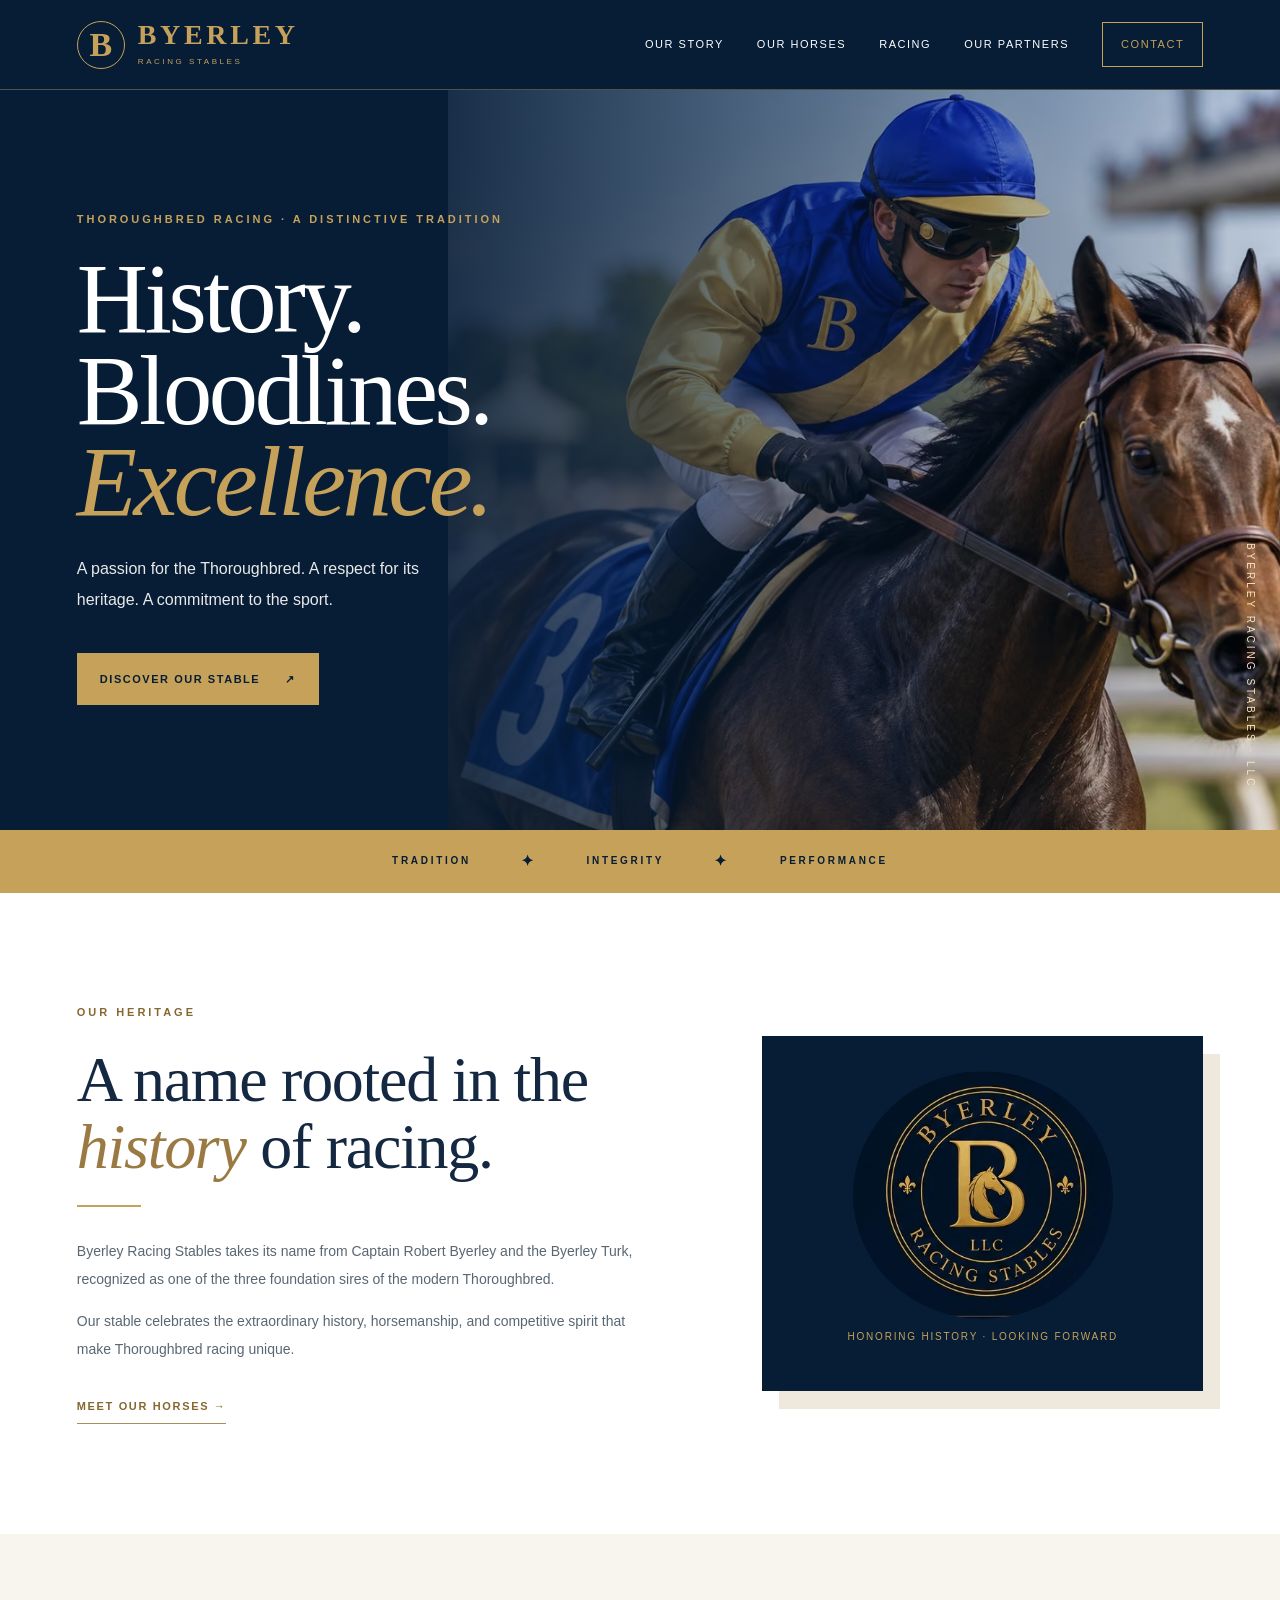
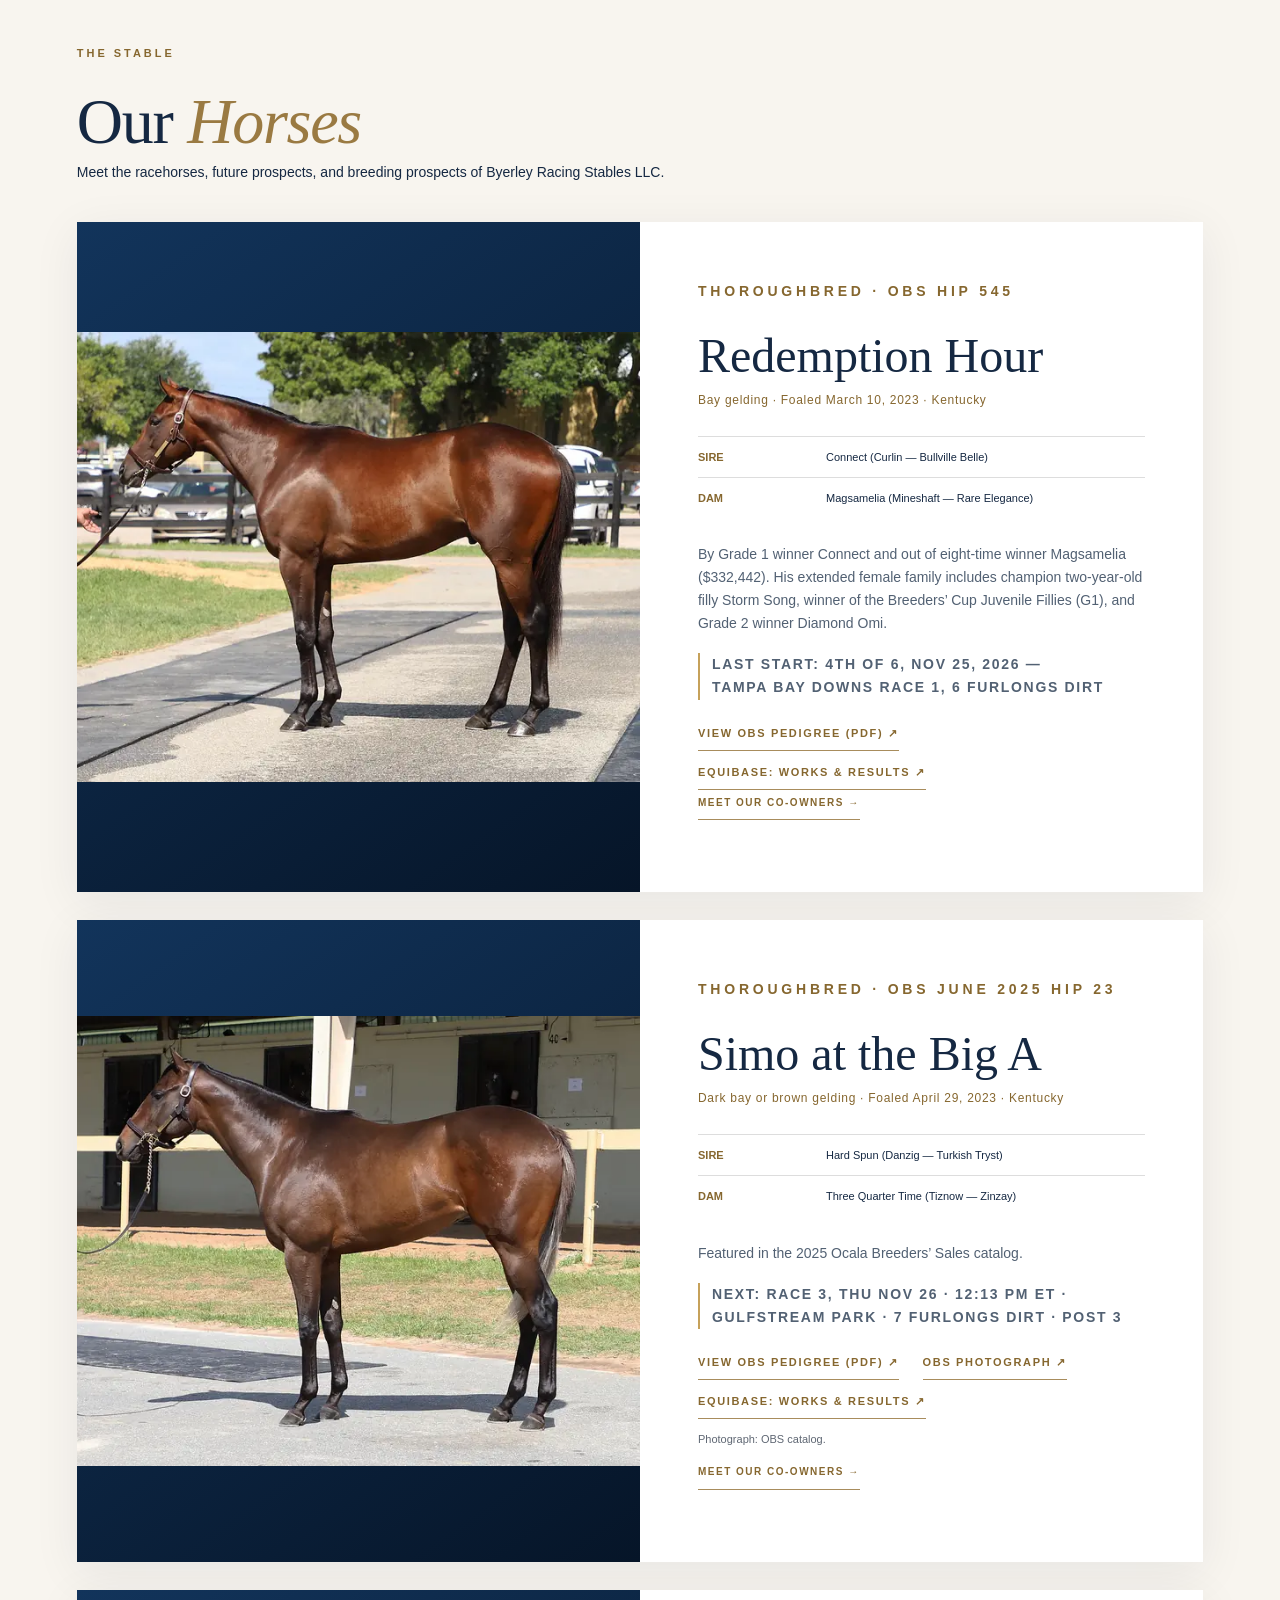
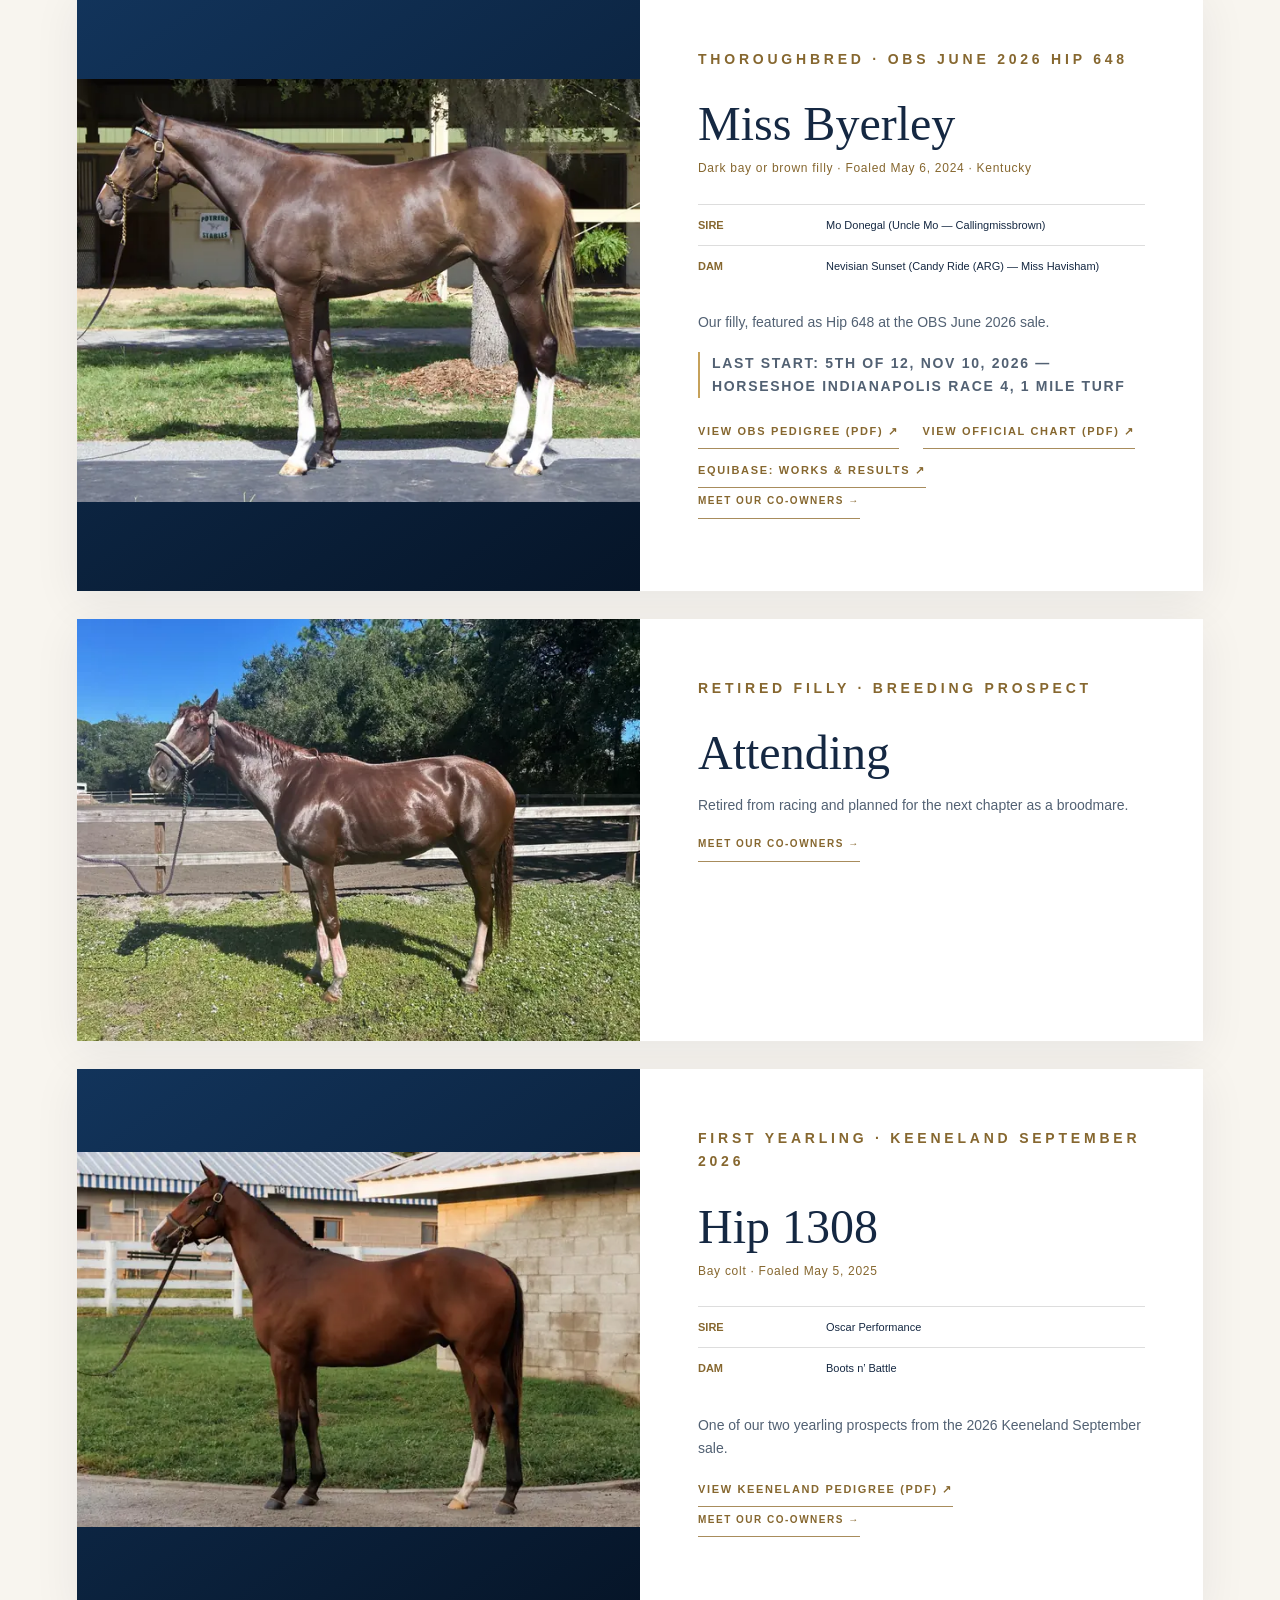
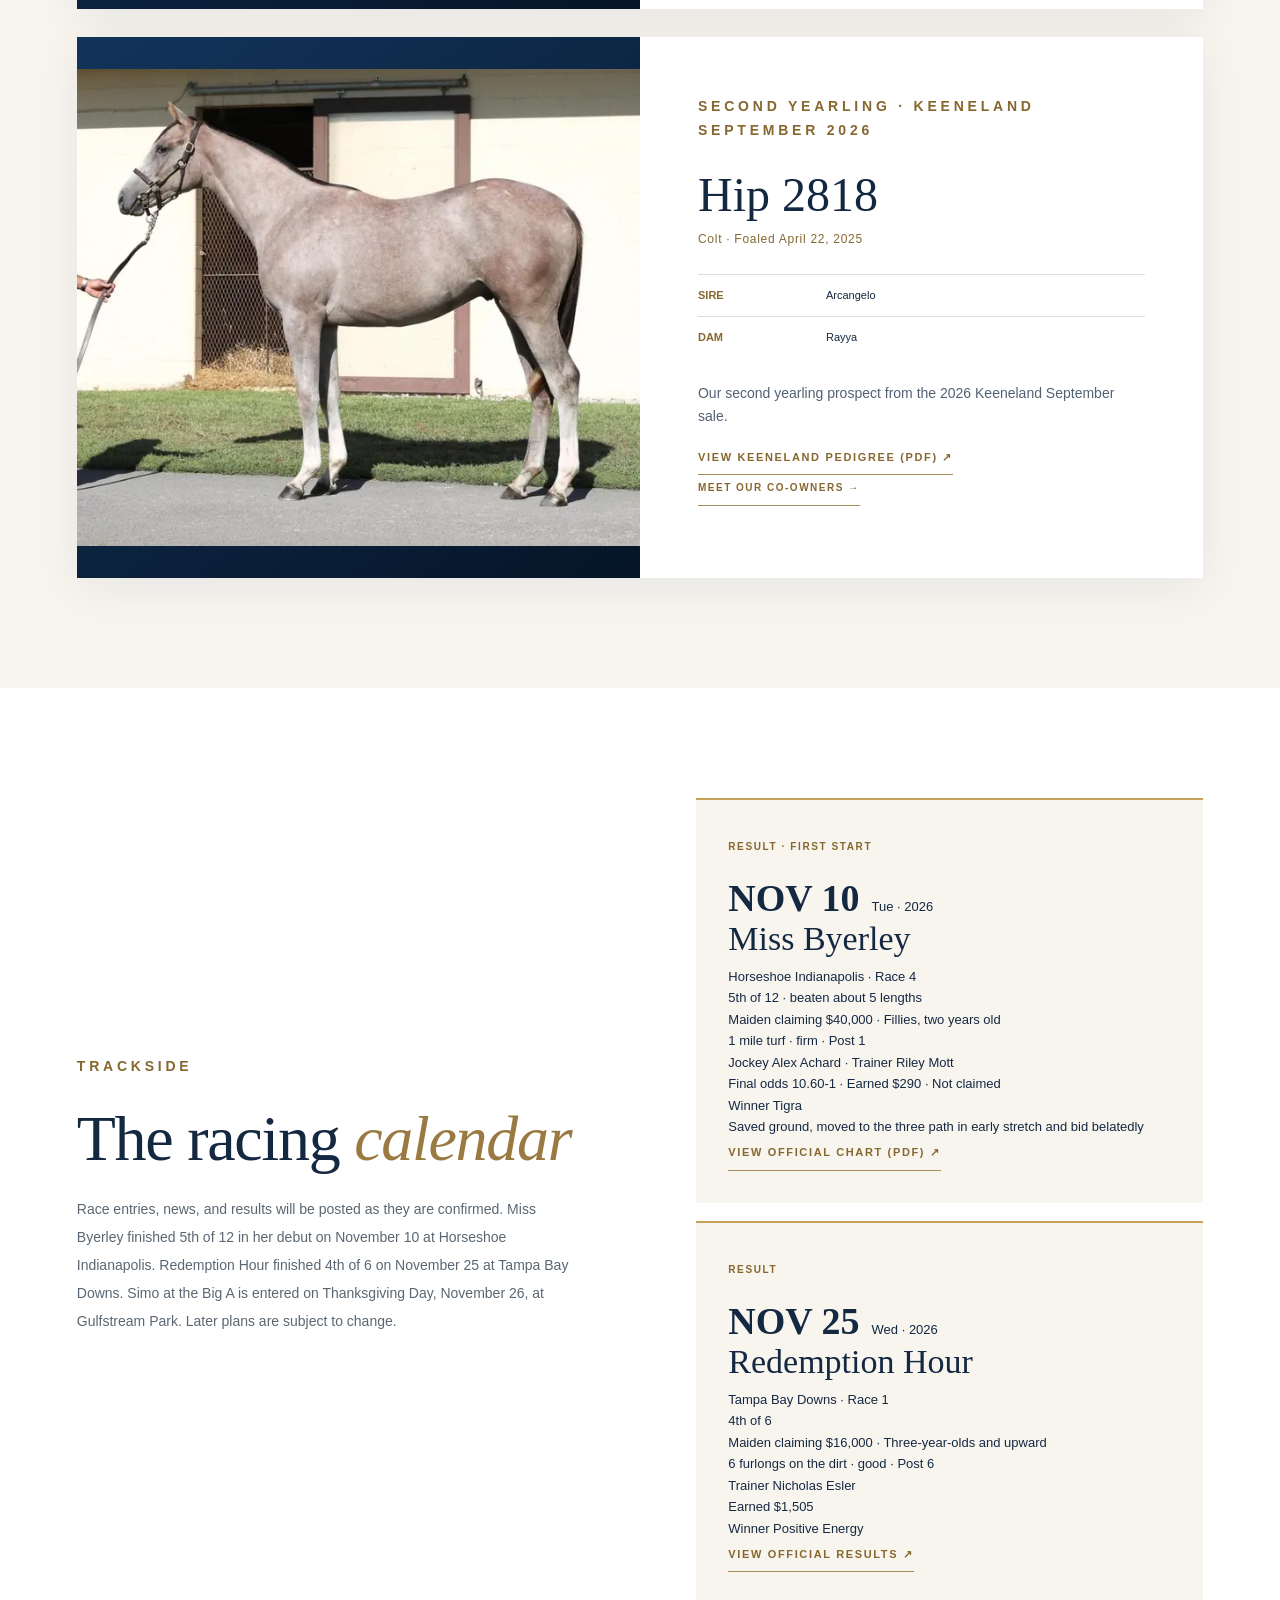
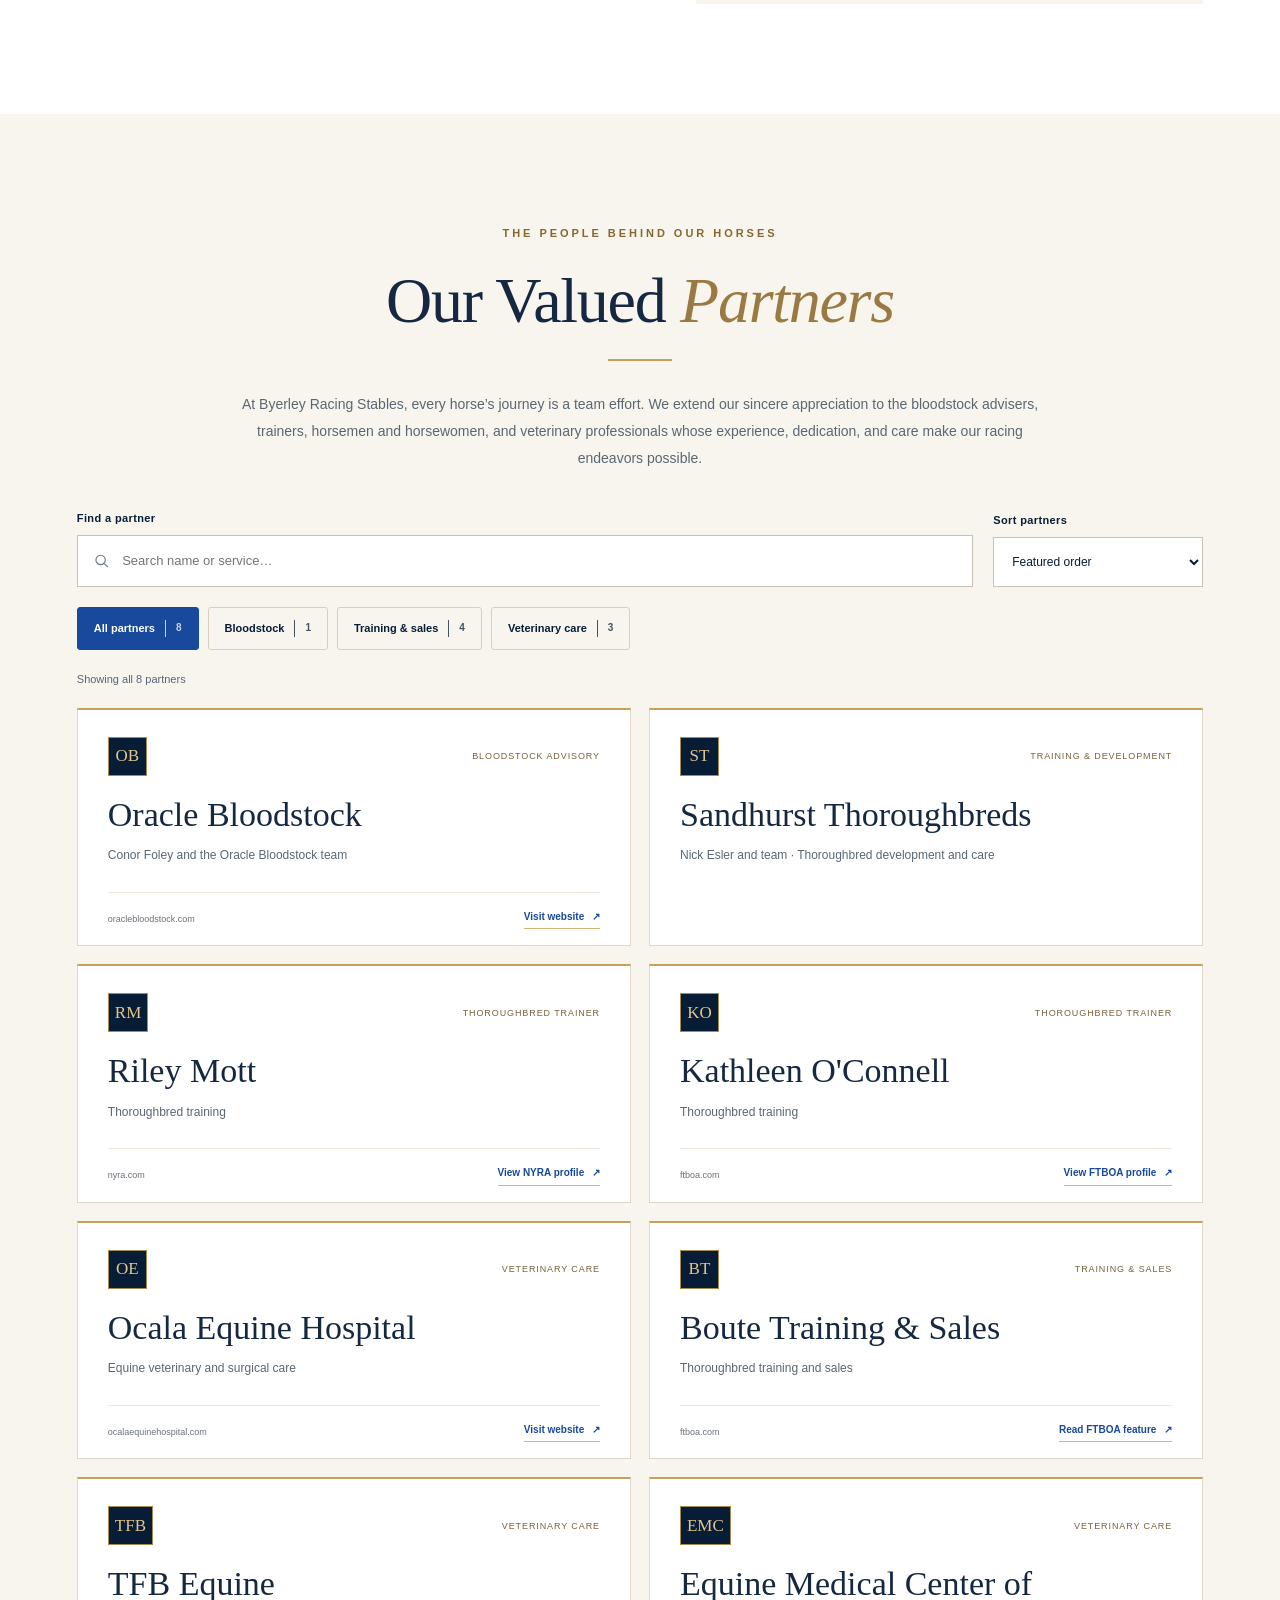
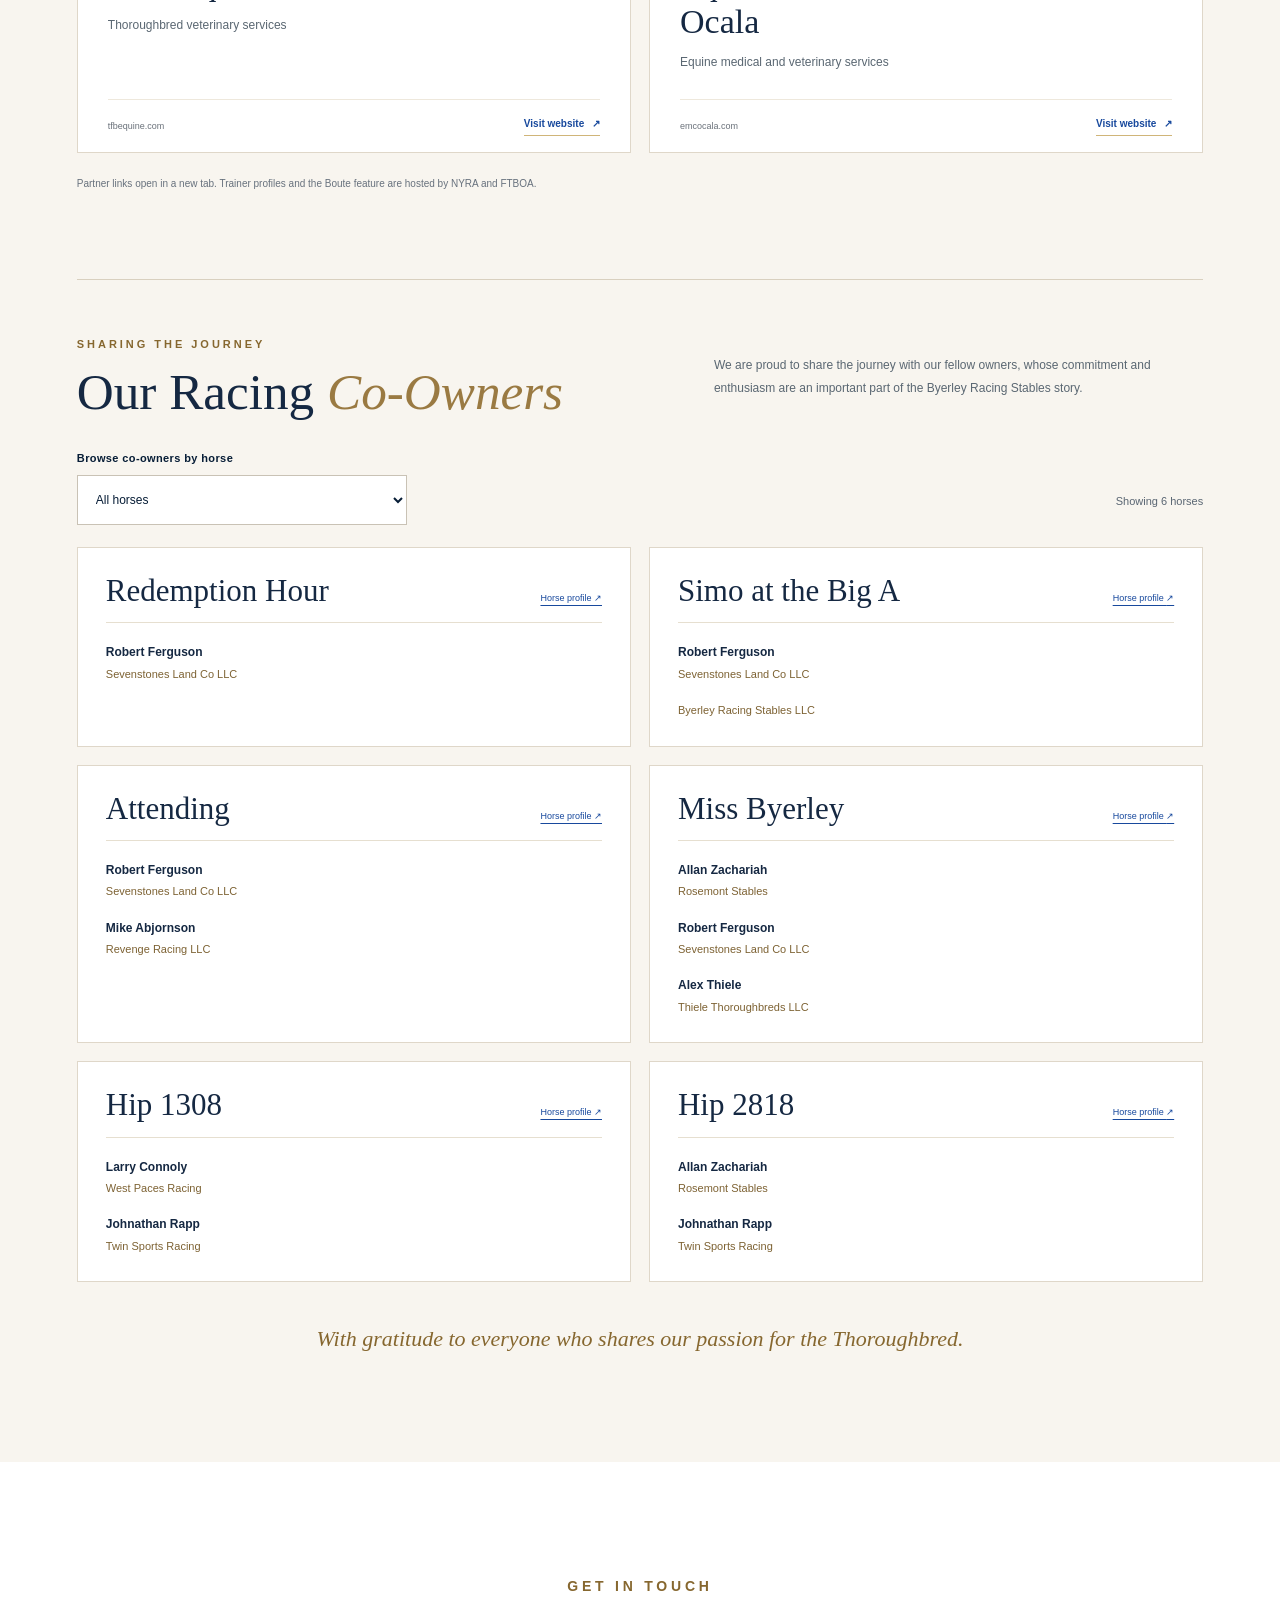
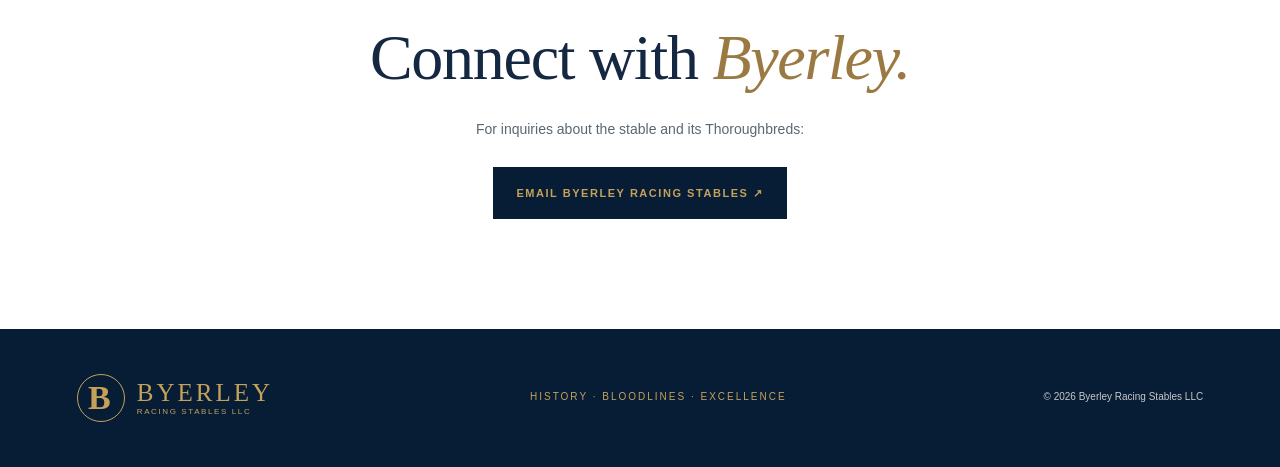
==== commit cf98b5cc: "Post Redemption Hour's November 25 Tampa Bay Downs result." ====
--- a/public/index.html
+++ b/public/index.html
@@ -99,7 +99,7 @@
           <p class="horse-sub">Bay gelding · Foaled March 10, 2023 · Kentucky</p>
           <dl><div><dt>Sire</dt><dd>Connect (Curlin — Bullville Belle)</dd></div><div><dt>Dam</dt><dd>Magsamelia (Mineshaft — Rare Elegance)</dd></div></dl>
           <p>By Grade 1 winner Connect and out of eight-time winner Magsamelia ($332,442). His extended female family includes champion two-year-old filly Storm Song, winner of the Breeders’ Cup Juvenile Fillies (G1), and Grade 2 winner Diamond Omi.</p>
-          <p class="next-start">Next: <span>Race 1, Wed Nov 25 ·</span> <span>12:38 PM ET ·</span> <span>Tampa Bay Downs ·</span> <span>6 furlongs dirt ·</span> <span>Post 6</span></p>
+          <p class="next-start">Last start: <span>4th of 6</span>, <span>Nov 25, 2026</span> — <span>Tampa Bay Downs</span> Race 1, <span>6 furlongs dirt</span></p>
           <p class="horse-links"><a class="text-link" href="pedigrees/545.pdf" target="_blank" rel="noopener">View OBS pedigree (PDF) ↗<span class="sr-only"> for Redemption Hour (opens in a new tab)</span></a> <a class="text-link" href="https://www.equibase.com/profiles/Results.cfm?type=Horse&amp;refno=11286389&amp;registry=T" target="_blank" rel="noopener">Equibase: works &amp; results ↗</a></p>
           <p class="horse-owner-link"><a class="text-link" data-show-owners="redemption-hour" href="#co-owners">Meet our co-owners <span aria-hidden="true">→</span></a></p>
         </div>
@@ -166,7 +166,7 @@
       </article>
     </div>
   </section>
-  <section id="racing" class="section racing container"><div><p class="eyebrow dark">TRACKSIDE</p><h2>The racing <em>calendar</em></h2><p>Race entries, news, and results will be posted as they are confirmed. Miss Byerley finished 5th of 12 in her debut on November 10 at Horseshoe Indianapolis. Redemption Hour is entered on November 25 at Tampa Bay Downs. Simo at the Big A is entered on Thanksgiving Day, November 26, at Gulfstream Park. Later plans are subject to change.</p></div><div class="race-list"><div class="race-panel"><span class="race-tag">RESULT · FIRST START</span><div class="race-date"><strong>NOV 10</strong><span>Tue · 2026</span></div><div><h3>Miss Byerley</h3><p>Horseshoe Indianapolis · Race 4<br>5th of 12 · beaten about 5 lengths<br>Maiden claiming $40,000 · Fillies, two years old<br>1 mile turf · firm · Post 1<br>Jockey Alex Achard · Trainer Riley Mott<br>Final odds 10.60-1 · Earned $290 · Not claimed<br>Winner Tigra<br>Saved ground, moved to the three path in early stretch and bid belatedly</p><p class="horse-links"><a class="text-link" href="charts/2026-11-10-IND-r4.pdf" target="_blank" rel="noopener">View official chart (PDF) ↗</a></p></div></div><div class="race-panel"><span class="race-tag">ENTERED</span><div class="race-date"><strong>NOV 25</strong><span>Wed · 2026</span></div><div><h3>Redemption Hour</h3><p>Tampa Bay Downs · Race 1<br>Post time 12:38 PM ET · Post position 6<br>Maiden claiming $16,000 · Three-year-olds and upward<br>6 furlongs on the dirt · 120 lbs · Lasix (L)<br>Jockey Kevin Krigger · Trainer Nicholas Esler<br>Purse $21,500<br>(includes $500 FOA and $2,000 other sources)</p></div></div><div class="race-panel"><span class="race-tag">ENTERED · THANKSGIVING DAY</span><div class="race-date"><strong>NOV 26</strong><span>Thu · 2026</span></div><div><h3>Simo at the Big A</h3><p>Gulfstream Park · Race 3<br>Post time 12:13 PM ET · Post position 3<br>Maiden claiming $12,500 · Three-year-olds and upward<br>7 furlongs on the dirt · 122 lbs · Lasix (L)<br>Jockey Diego A. Herrera · Trainer Kathleen O’Connell<br>Purse $25,000<br>(includes $2,000 FOA and $2,000 FBIF)</p></div></div></div></section>
+  <section id="racing" class="section racing container"><div><p class="eyebrow dark">TRACKSIDE</p><h2>The racing <em>calendar</em></h2><p>Race entries, news, and results will be posted as they are confirmed. Miss Byerley finished 5th of 12 in her debut on November 10 at Horseshoe Indianapolis. Redemption Hour finished 4th of 6 on November 25 at Tampa Bay Downs. Simo at the Big A is entered on Thanksgiving Day, November 26, at Gulfstream Park. Later plans are subject to change.</p></div><div class="race-list"><div class="race-panel"><span class="race-tag">RESULT · FIRST START</span><div class="race-date"><strong>NOV 10</strong><span>Tue · 2026</span></div><div><h3>Miss Byerley</h3><p>Horseshoe Indianapolis · Race 4<br>5th of 12 · beaten about 5 lengths<br>Maiden claiming $40,000 · Fillies, two years old<br>1 mile turf · firm · Post 1<br>Jockey Alex Achard · Trainer Riley Mott<br>Final odds 10.60-1 · Earned $290 · Not claimed<br>Winner Tigra<br>Saved ground, moved to the three path in early stretch and bid belatedly</p><p class="horse-links"><a class="text-link" href="charts/2026-11-10-IND-r4.pdf" target="_blank" rel="noopener">View official chart (PDF) ↗</a></p></div></div><div class="race-panel"><span class="race-tag">RESULT</span><div class="race-date"><strong>NOV 25</strong><span>Wed · 2026</span></div><div><h3>Redemption Hour</h3><p>Tampa Bay Downs · Race 1<br>4th of 6<br>Maiden claiming $16,000 · Three-year-olds and upward<br>6 furlongs on the dirt · good · Post 6<br>Trainer Nicholas Esler<br>Earned $1,505<br>Winner Positive Energy</p><p class="horse-links"><a class="text-link" href="https://tvg.equibase.com/static/chart/summary/TAM112526USA1-EQB.html" target="_blank" rel="noopener">View official results ↗<span class="sr-only"> for Tampa Bay Downs Race 1 (opens in a new tab)</span></a></p></div></div></div></section>
   <section id="our-partners" class="section partners" aria-labelledby="partners-heading"><div class="container">
  <div class="partners-head"><p class="eyebrow dark">THE PEOPLE BEHIND OUR HORSES</p><h2 id="partners-heading">Our Valued <em>Partners</em></h2><div class="line"></div><p class="section-lede">At Byerley Racing Stables, every horse’s journey is a team effort. We extend our sincere appreciation to the bloodstock advisers, trainers, horsemen and horsewomen, and veterinary professionals whose experience, dedication, and care make our racing endeavors possible.</p></div>
  <div class="directory-toolbar"><div class="search-field"><label for="partner-search">Find a partner</label><div class="search-box"><svg aria-hidden="true" viewBox="0 0 24 24" width="18" height="18"><circle cx="10.5" cy="10.5" r="6.5" fill="none" stroke="currentColor" stroke-width="1.5"/><path d="m15.5 15.5 5 5" stroke="currentColor" stroke-width="1.5"/></svg><input id="partner-search" type="search" placeholder="Search name or service…" autocomplete="off"></div></div><div class="sort-field"><label for="partner-sort">Sort partners</label><select id="partner-sort"><option value="featured">Featured order</option><option value="az">Name: A–Z</option></select></div></div>
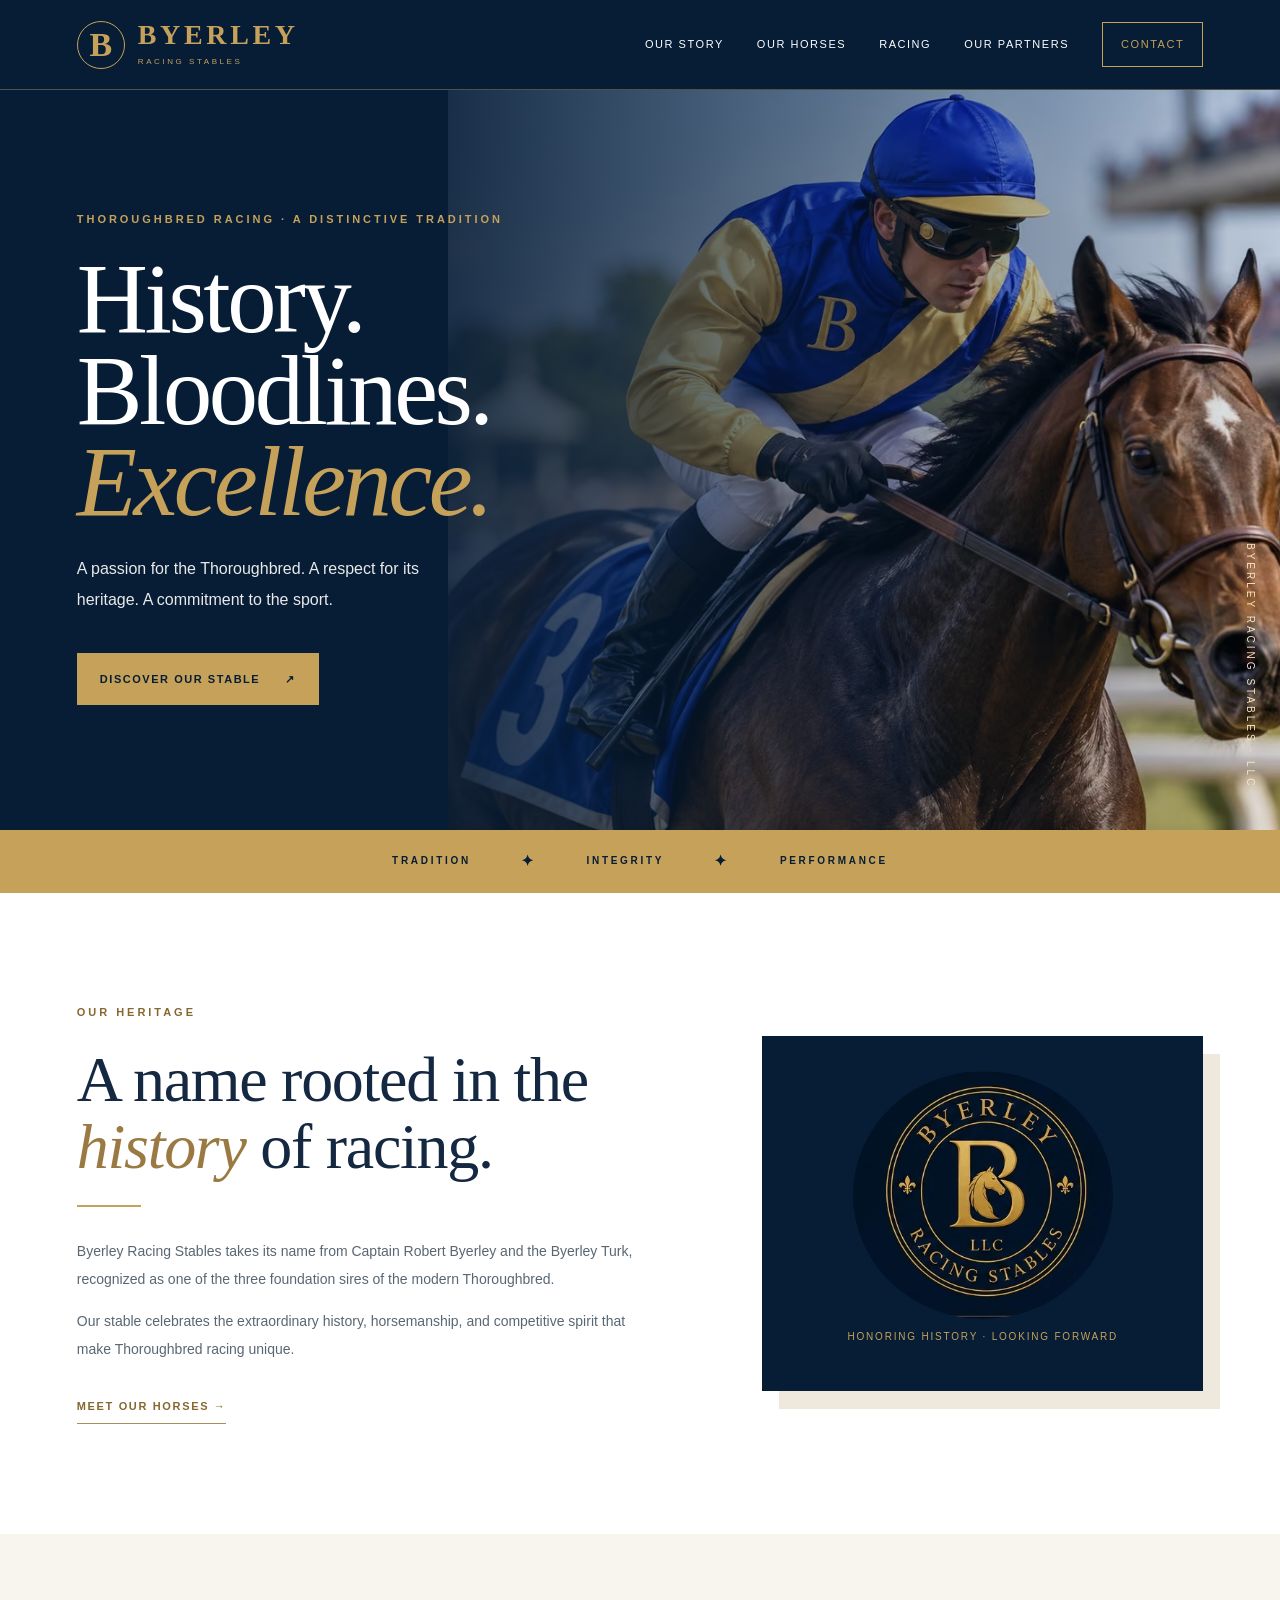
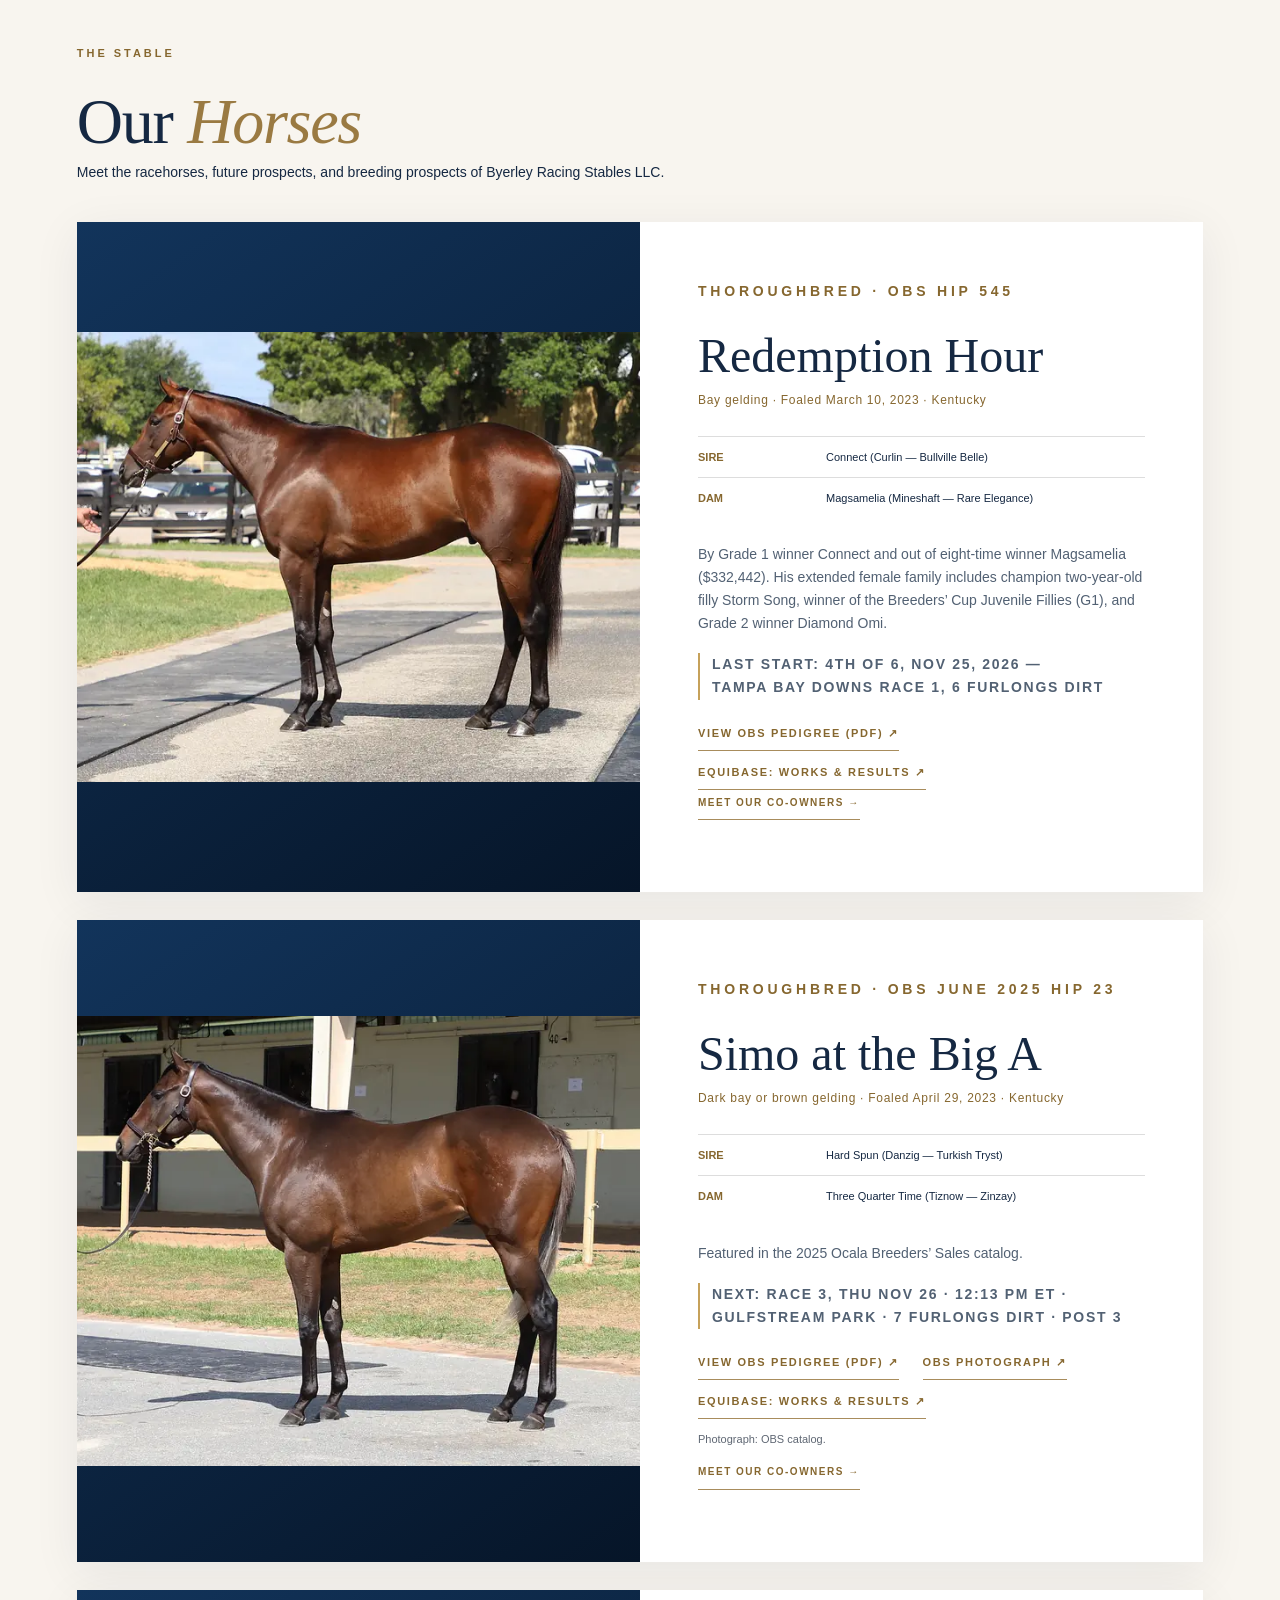
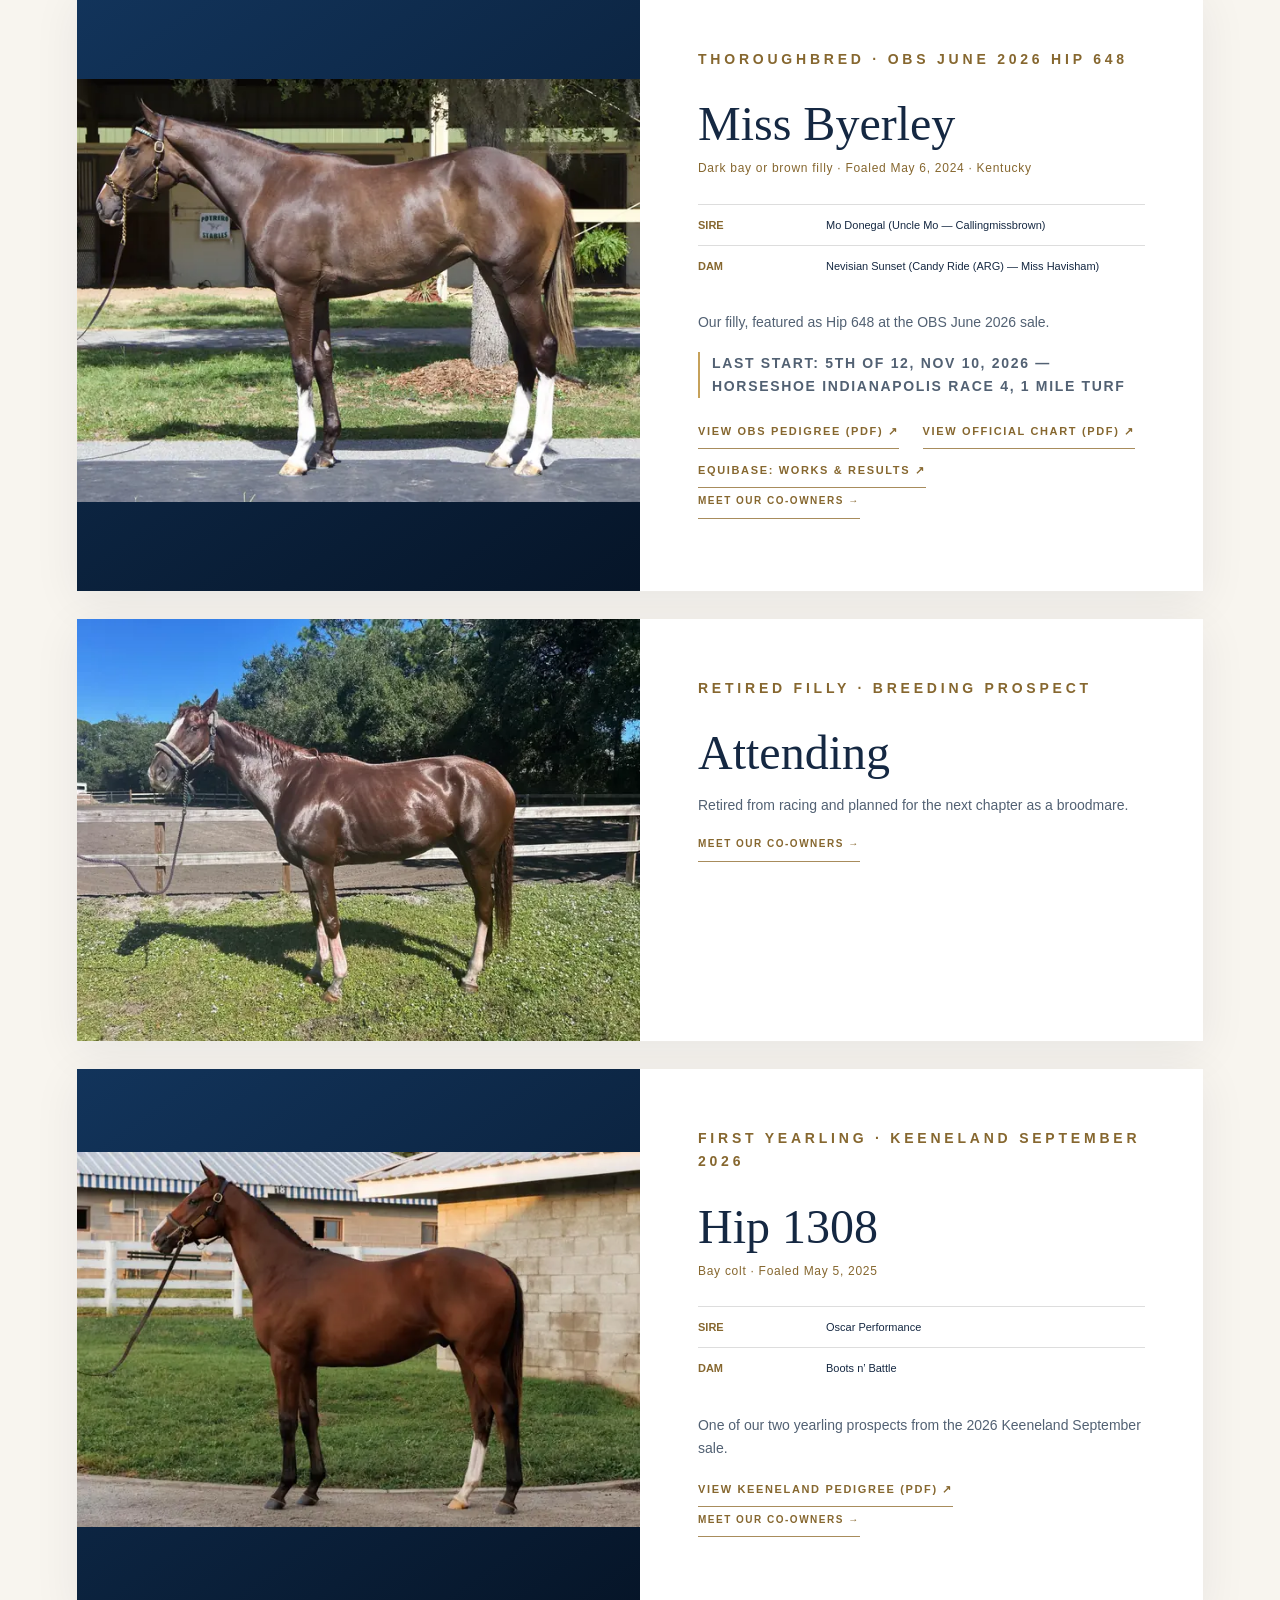
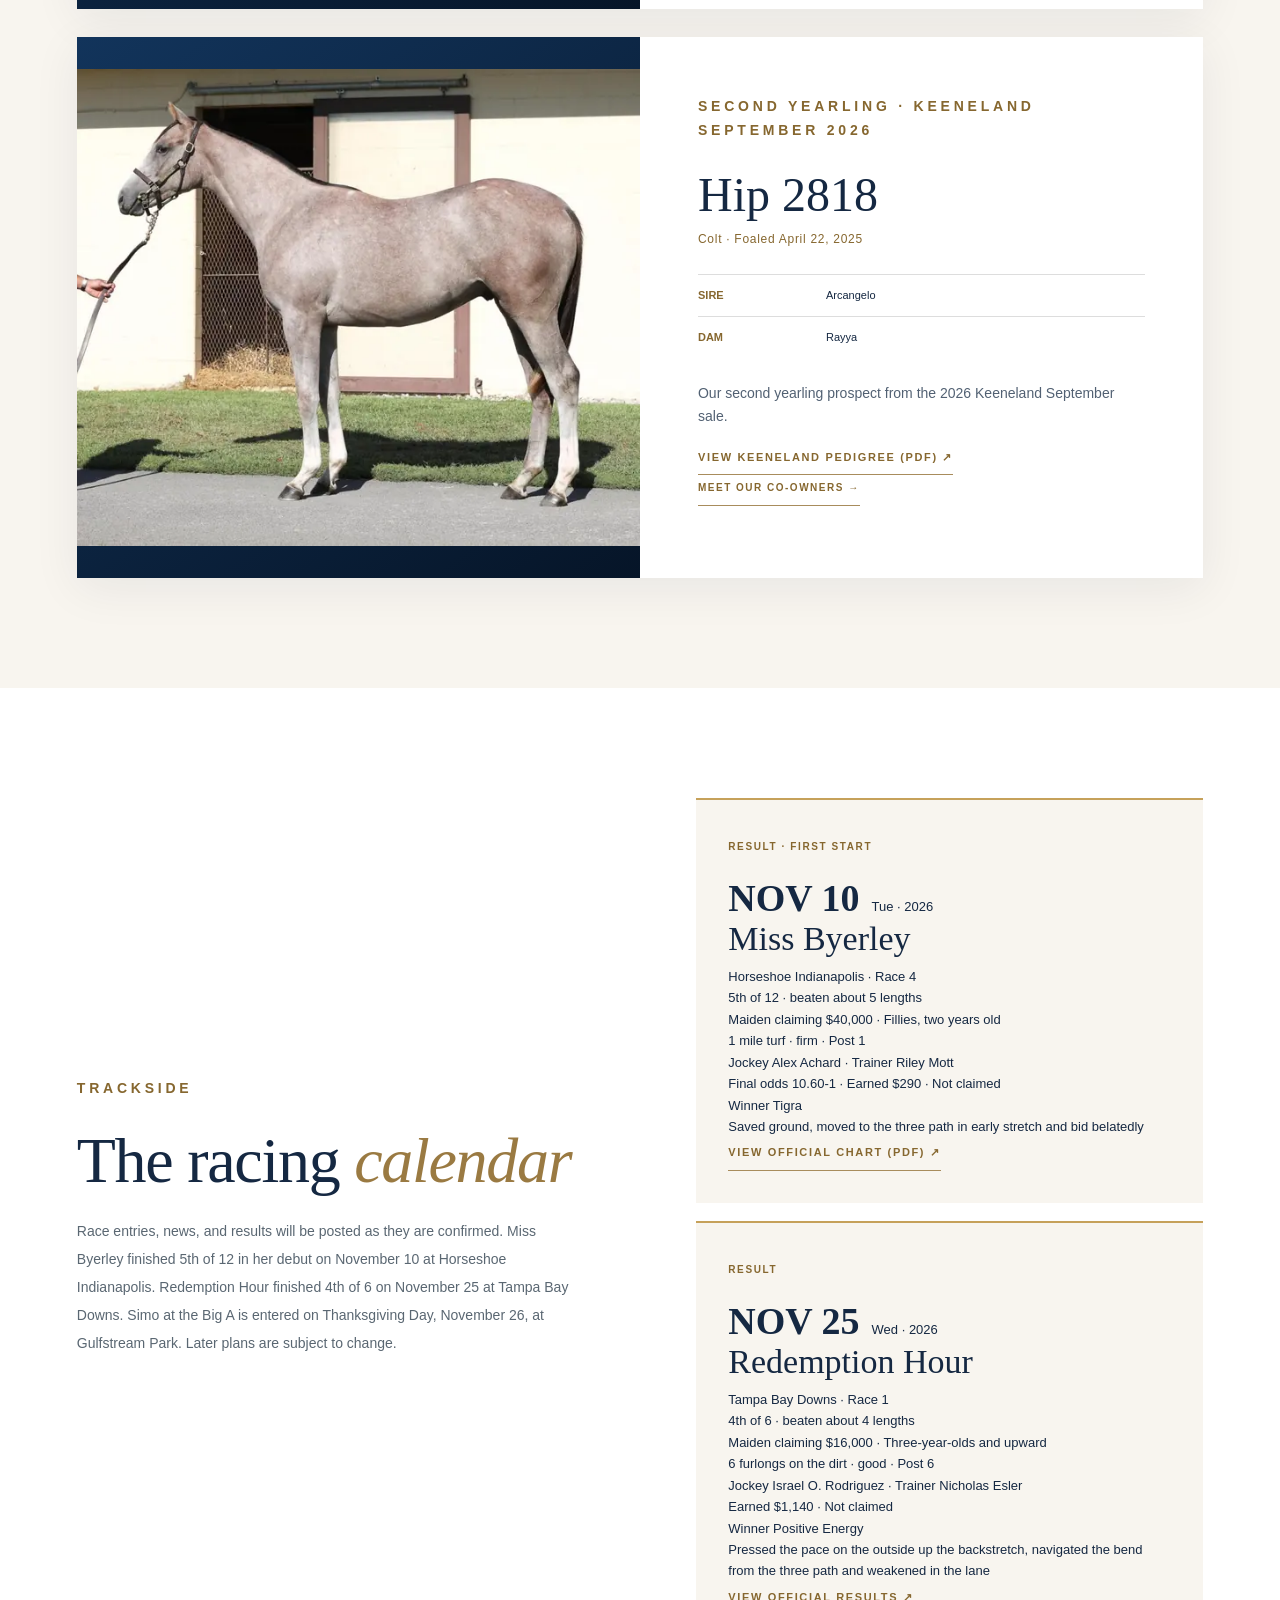
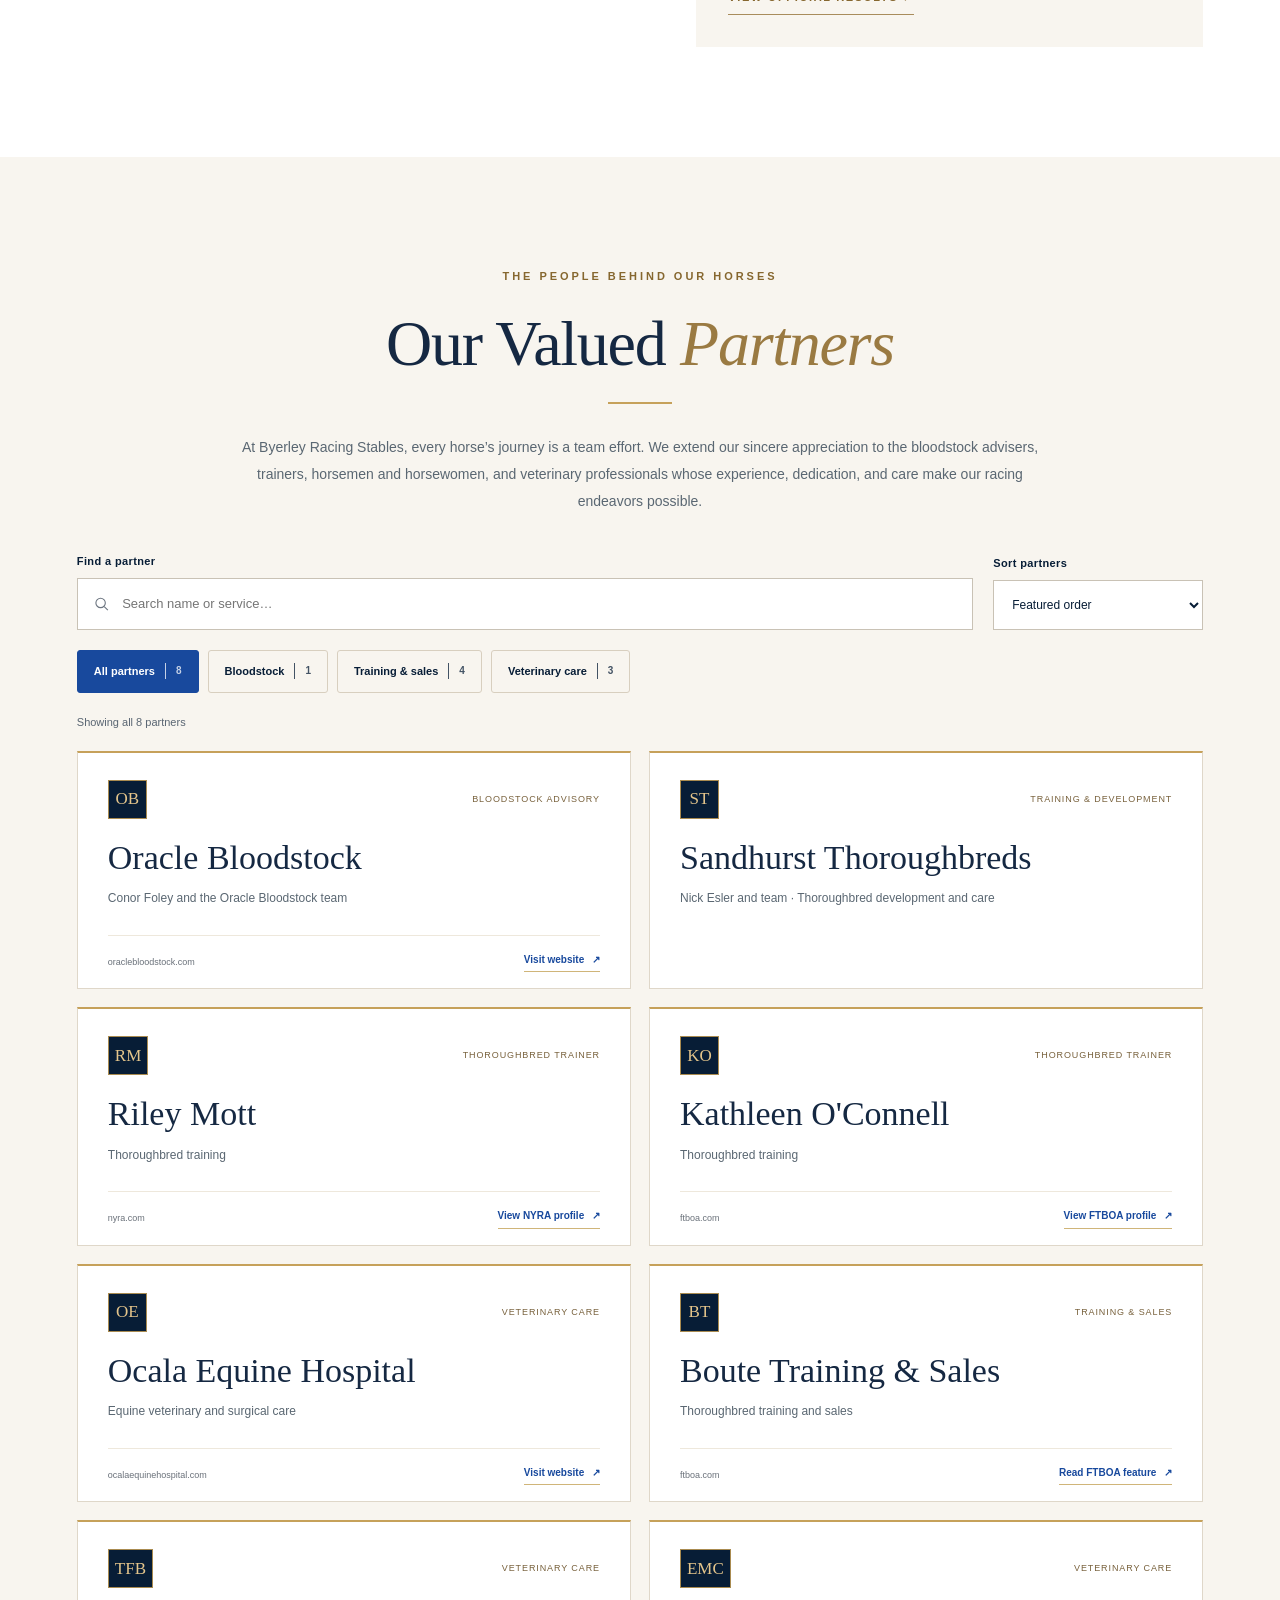
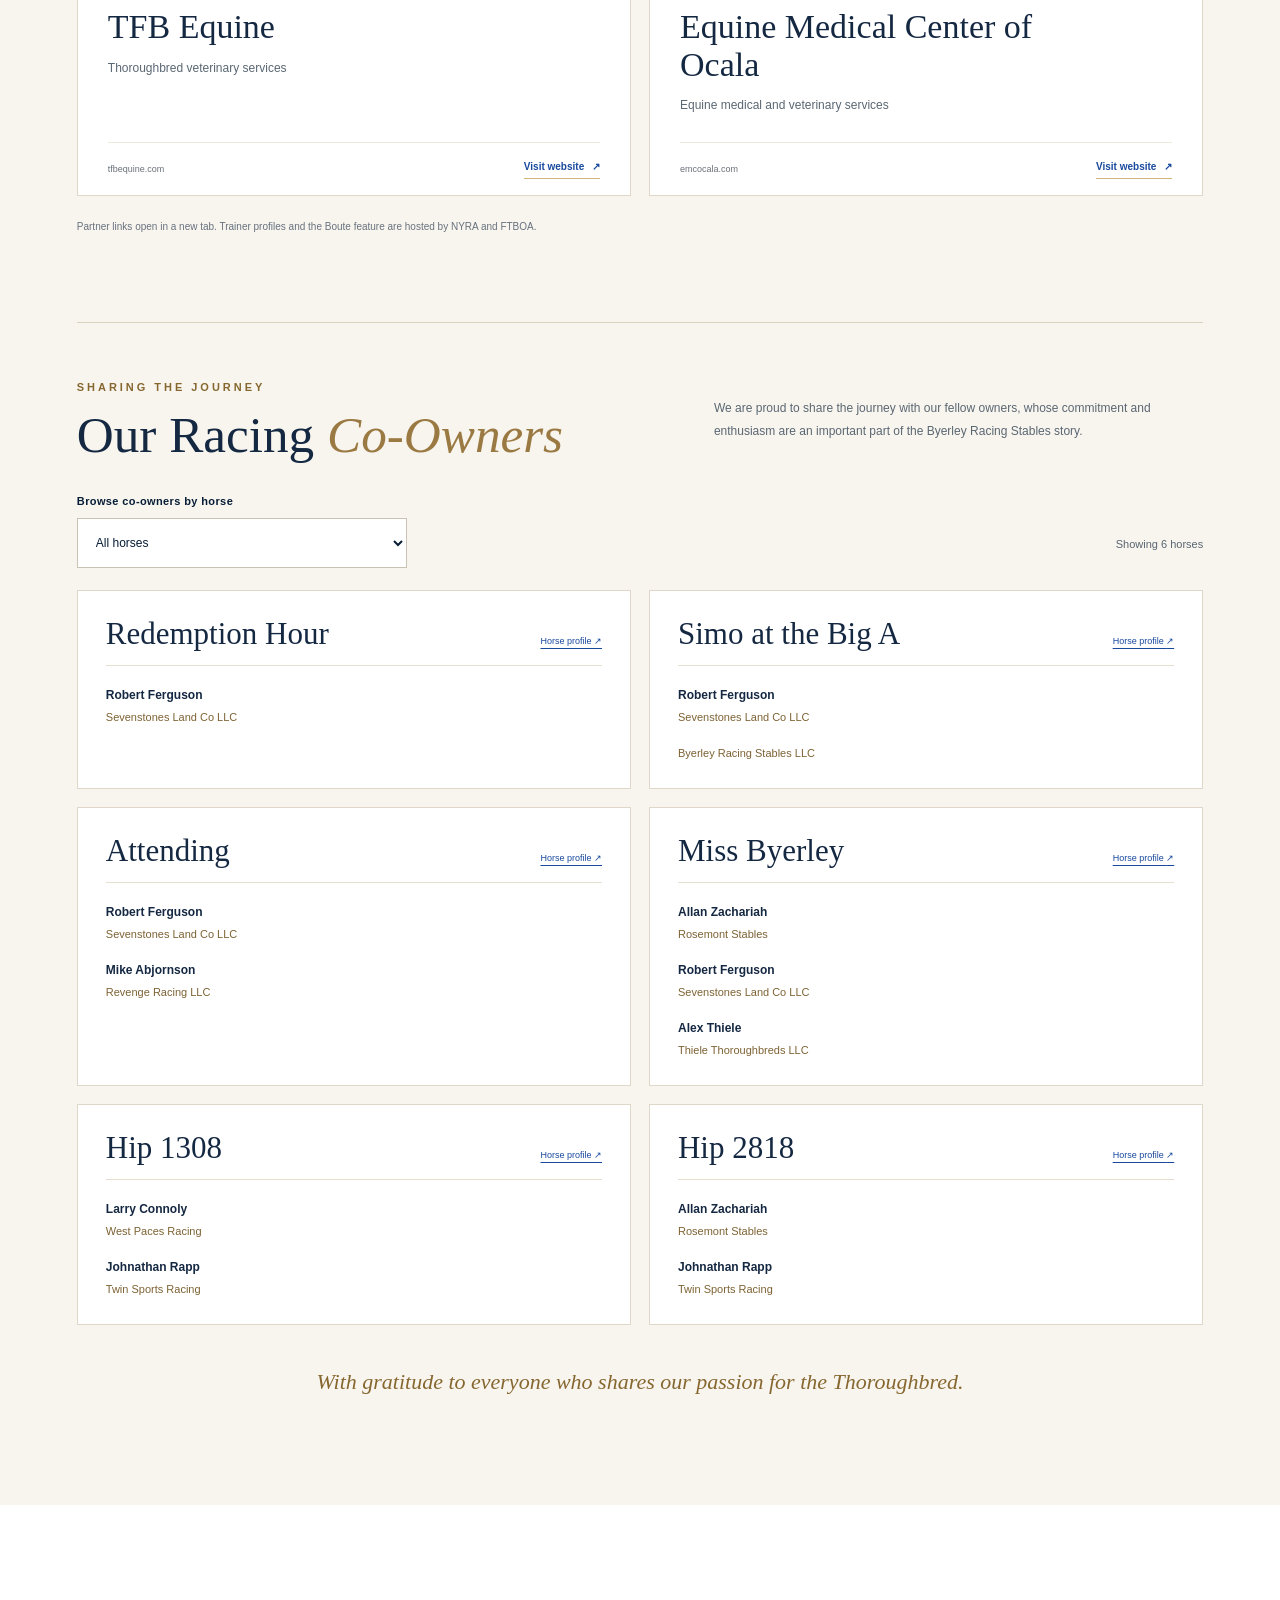
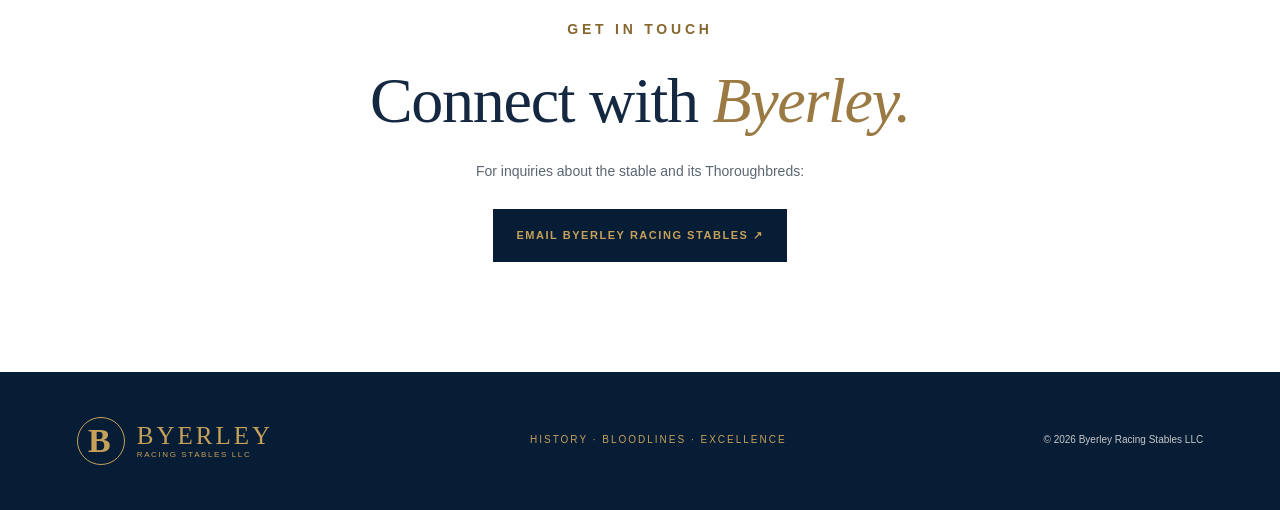
==== commit 57dbd4a3: "Expand Redemption Hour's Nov 25 result card to official-chart detail. Match Miss Byerley's result-ca" ====
--- a/public/index.html
+++ b/public/index.html
@@ -166,7 +166,7 @@
       </article>
     </div>
   </section>
-  <section id="racing" class="section racing container"><div><p class="eyebrow dark">TRACKSIDE</p><h2>The racing <em>calendar</em></h2><p>Race entries, news, and results will be posted as they are confirmed. Miss Byerley finished 5th of 12 in her debut on November 10 at Horseshoe Indianapolis. Redemption Hour finished 4th of 6 on November 25 at Tampa Bay Downs. Simo at the Big A is entered on Thanksgiving Day, November 26, at Gulfstream Park. Later plans are subject to change.</p></div><div class="race-list"><div class="race-panel"><span class="race-tag">RESULT · FIRST START</span><div class="race-date"><strong>NOV 10</strong><span>Tue · 2026</span></div><div><h3>Miss Byerley</h3><p>Horseshoe Indianapolis · Race 4<br>5th of 12 · beaten about 5 lengths<br>Maiden claiming $40,000 · Fillies, two years old<br>1 mile turf · firm · Post 1<br>Jockey Alex Achard · Trainer Riley Mott<br>Final odds 10.60-1 · Earned $290 · Not claimed<br>Winner Tigra<br>Saved ground, moved to the three path in early stretch and bid belatedly</p><p class="horse-links"><a class="text-link" href="charts/2026-11-10-IND-r4.pdf" target="_blank" rel="noopener">View official chart (PDF) ↗</a></p></div></div><div class="race-panel"><span class="race-tag">RESULT</span><div class="race-date"><strong>NOV 25</strong><span>Wed · 2026</span></div><div><h3>Redemption Hour</h3><p>Tampa Bay Downs · Race 1<br>4th of 6<br>Maiden claiming $16,000 · Three-year-olds and upward<br>6 furlongs on the dirt · good · Post 6<br>Trainer Nicholas Esler<br>Earned $1,505<br>Winner Positive Energy</p><p class="horse-links"><a class="text-link" href="https://tvg.equibase.com/static/chart/summary/TAM112526USA1-EQB.html" target="_blank" rel="noopener">View official results ↗<span class="sr-only"> for Tampa Bay Downs Race 1 (opens in a new tab)</span></a></p></div></div></div></section>
+  <section id="racing" class="section racing container"><div><p class="eyebrow dark">TRACKSIDE</p><h2>The racing <em>calendar</em></h2><p>Race entries, news, and results will be posted as they are confirmed. Miss Byerley finished 5th of 12 in her debut on November 10 at Horseshoe Indianapolis. Redemption Hour finished 4th of 6 on November 25 at Tampa Bay Downs. Simo at the Big A is entered on Thanksgiving Day, November 26, at Gulfstream Park. Later plans are subject to change.</p></div><div class="race-list"><div class="race-panel"><span class="race-tag">RESULT · FIRST START</span><div class="race-date"><strong>NOV 10</strong><span>Tue · 2026</span></div><div><h3>Miss Byerley</h3><p>Horseshoe Indianapolis · Race 4<br>5th of 12 · beaten about 5 lengths<br>Maiden claiming $40,000 · Fillies, two years old<br>1 mile turf · firm · Post 1<br>Jockey Alex Achard · Trainer Riley Mott<br>Final odds 10.60-1 · Earned $290 · Not claimed<br>Winner Tigra<br>Saved ground, moved to the three path in early stretch and bid belatedly</p><p class="horse-links"><a class="text-link" href="charts/2026-11-10-IND-r4.pdf" target="_blank" rel="noopener">View official chart (PDF) ↗</a></p></div></div><div class="race-panel"><span class="race-tag">RESULT</span><div class="race-date"><strong>NOV 25</strong><span>Wed · 2026</span></div><div><h3>Redemption Hour</h3><p>Tampa Bay Downs · Race 1<br>4th of 6 · beaten about 4 lengths<br>Maiden claiming $16,000 · Three-year-olds and upward<br>6 furlongs on the dirt · good · Post 6<br>Jockey Israel O. Rodriguez · Trainer Nicholas Esler<br>Earned $1,140 · Not claimed<br>Winner Positive Energy<br>Pressed the pace on the outside up the backstretch, navigated the bend from the three path and weakened in the lane</p><p class="horse-links"><a class="text-link" href="https://tvg.equibase.com/static/chart/summary/TAM112526USA1-EQB.html" target="_blank" rel="noopener">View official results ↗<span class="sr-only"> for Tampa Bay Downs Race 1 (opens in a new tab)</span></a></p></div></div></div></section>
   <section id="our-partners" class="section partners" aria-labelledby="partners-heading"><div class="container">
  <div class="partners-head"><p class="eyebrow dark">THE PEOPLE BEHIND OUR HORSES</p><h2 id="partners-heading">Our Valued <em>Partners</em></h2><div class="line"></div><p class="section-lede">At Byerley Racing Stables, every horse’s journey is a team effort. We extend our sincere appreciation to the bloodstock advisers, trainers, horsemen and horsewomen, and veterinary professionals whose experience, dedication, and care make our racing endeavors possible.</p></div>
  <div class="directory-toolbar"><div class="search-field"><label for="partner-search">Find a partner</label><div class="search-box"><svg aria-hidden="true" viewBox="0 0 24 24" width="18" height="18"><circle cx="10.5" cy="10.5" r="6.5" fill="none" stroke="currentColor" stroke-width="1.5"/><path d="m15.5 15.5 5 5" stroke="currentColor" stroke-width="1.5"/></svg><input id="partner-search" type="search" placeholder="Search name or service…" autocomplete="off"></div></div><div class="sort-field"><label for="partner-sort">Sort partners</label><select id="partner-sort"><option value="featured">Featured order</option><option value="az">Name: A–Z</option></select></div></div>
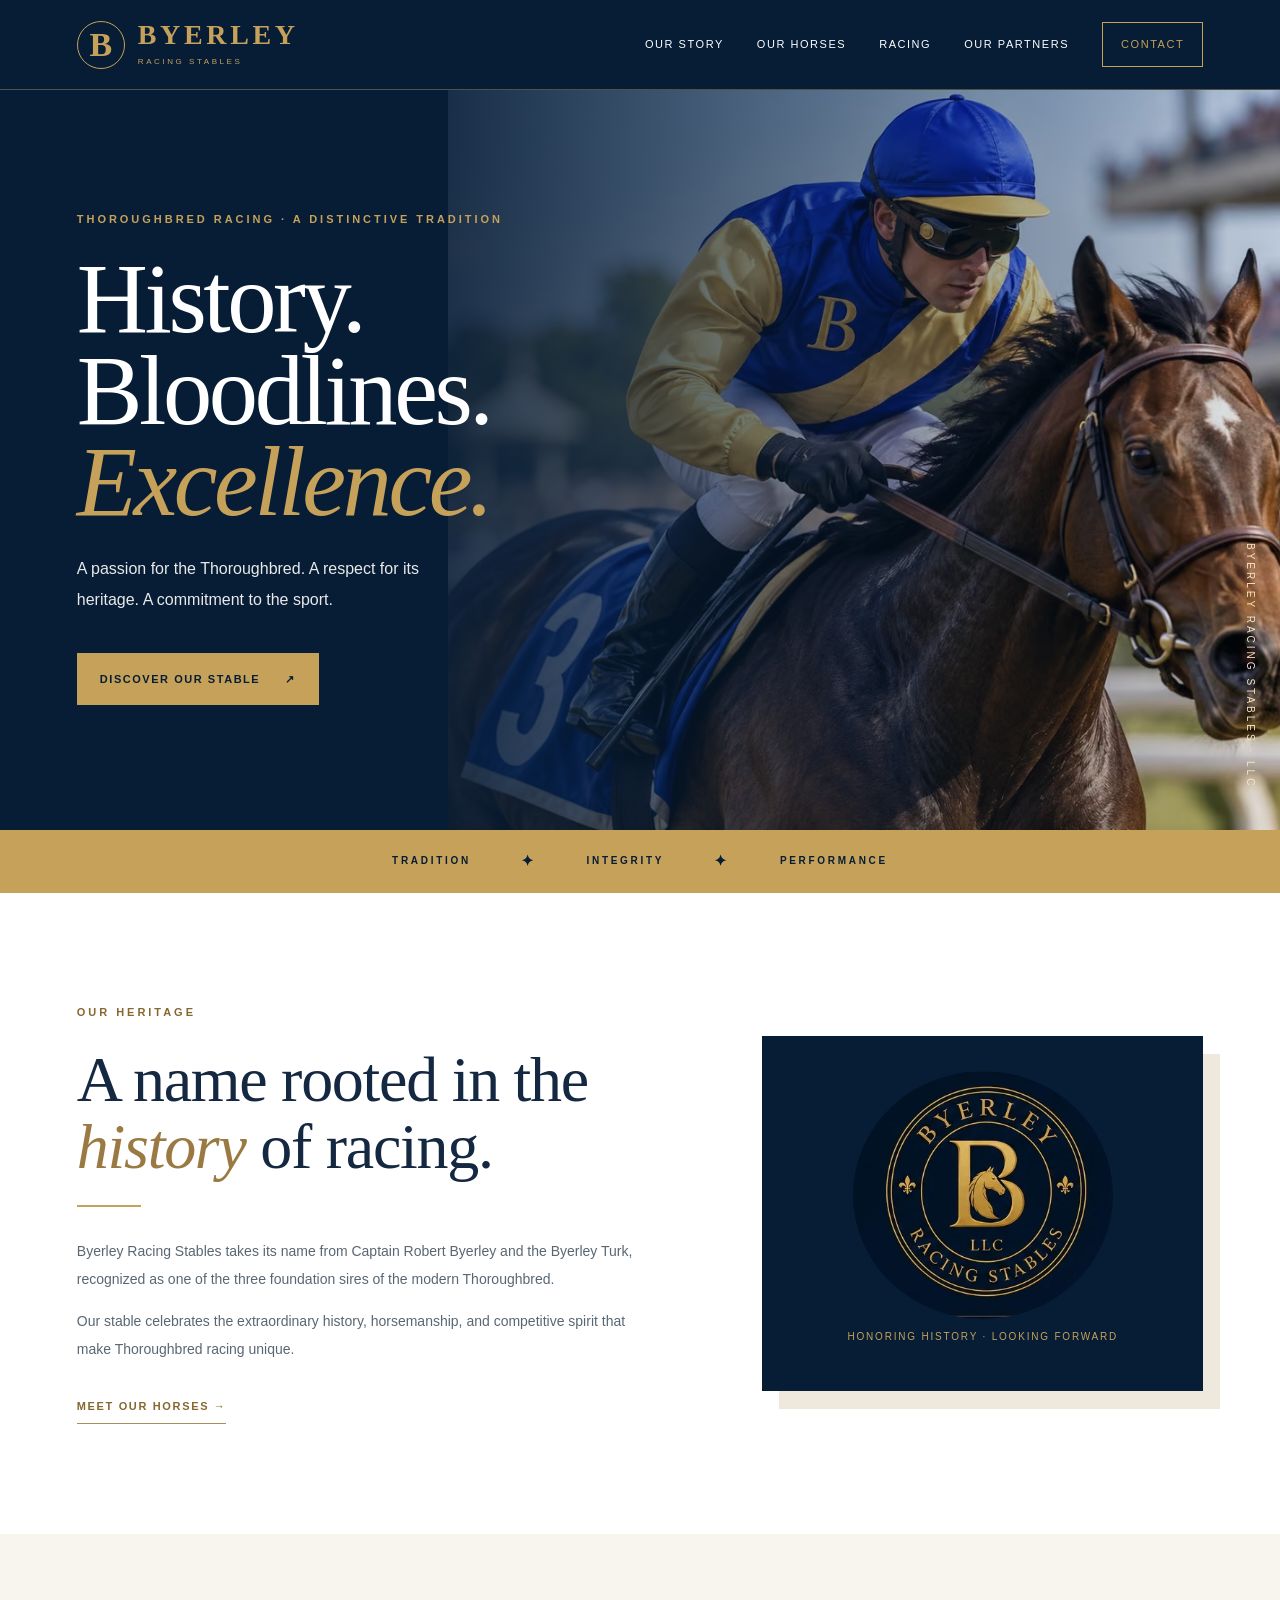
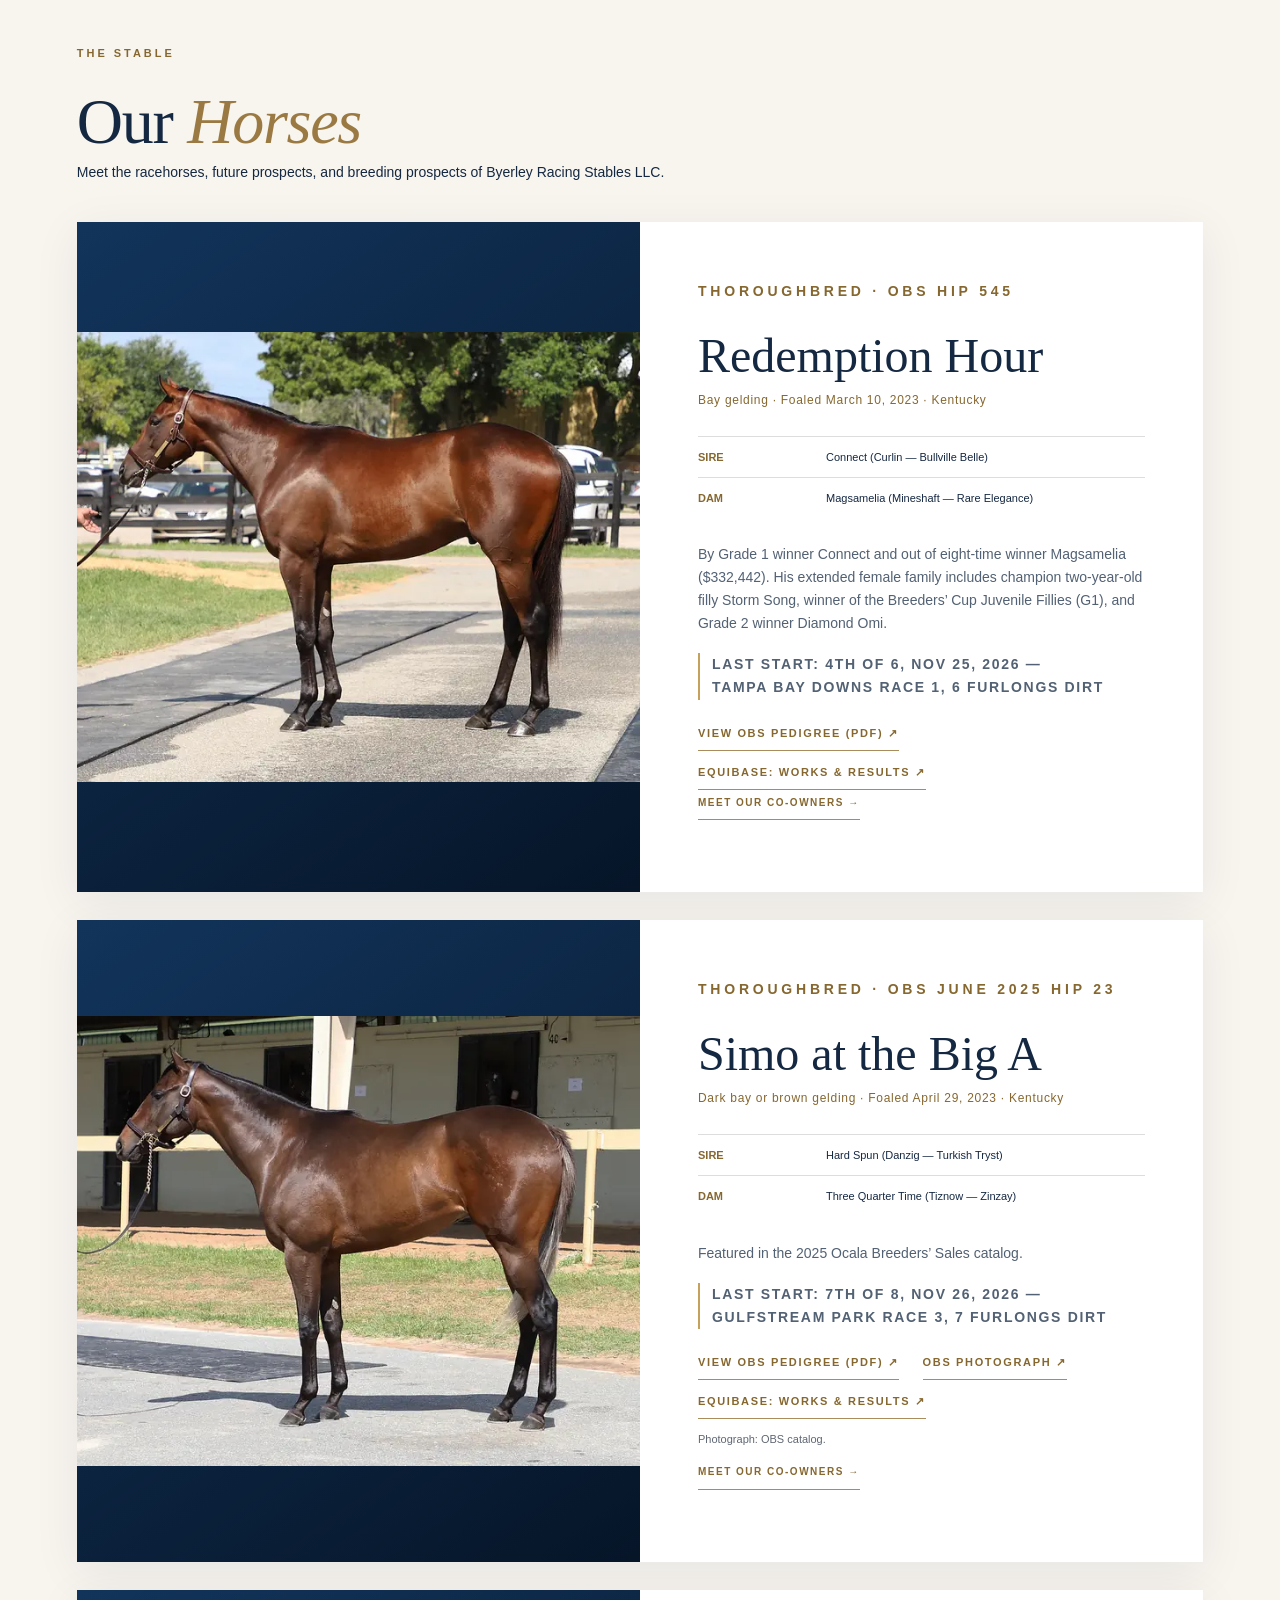
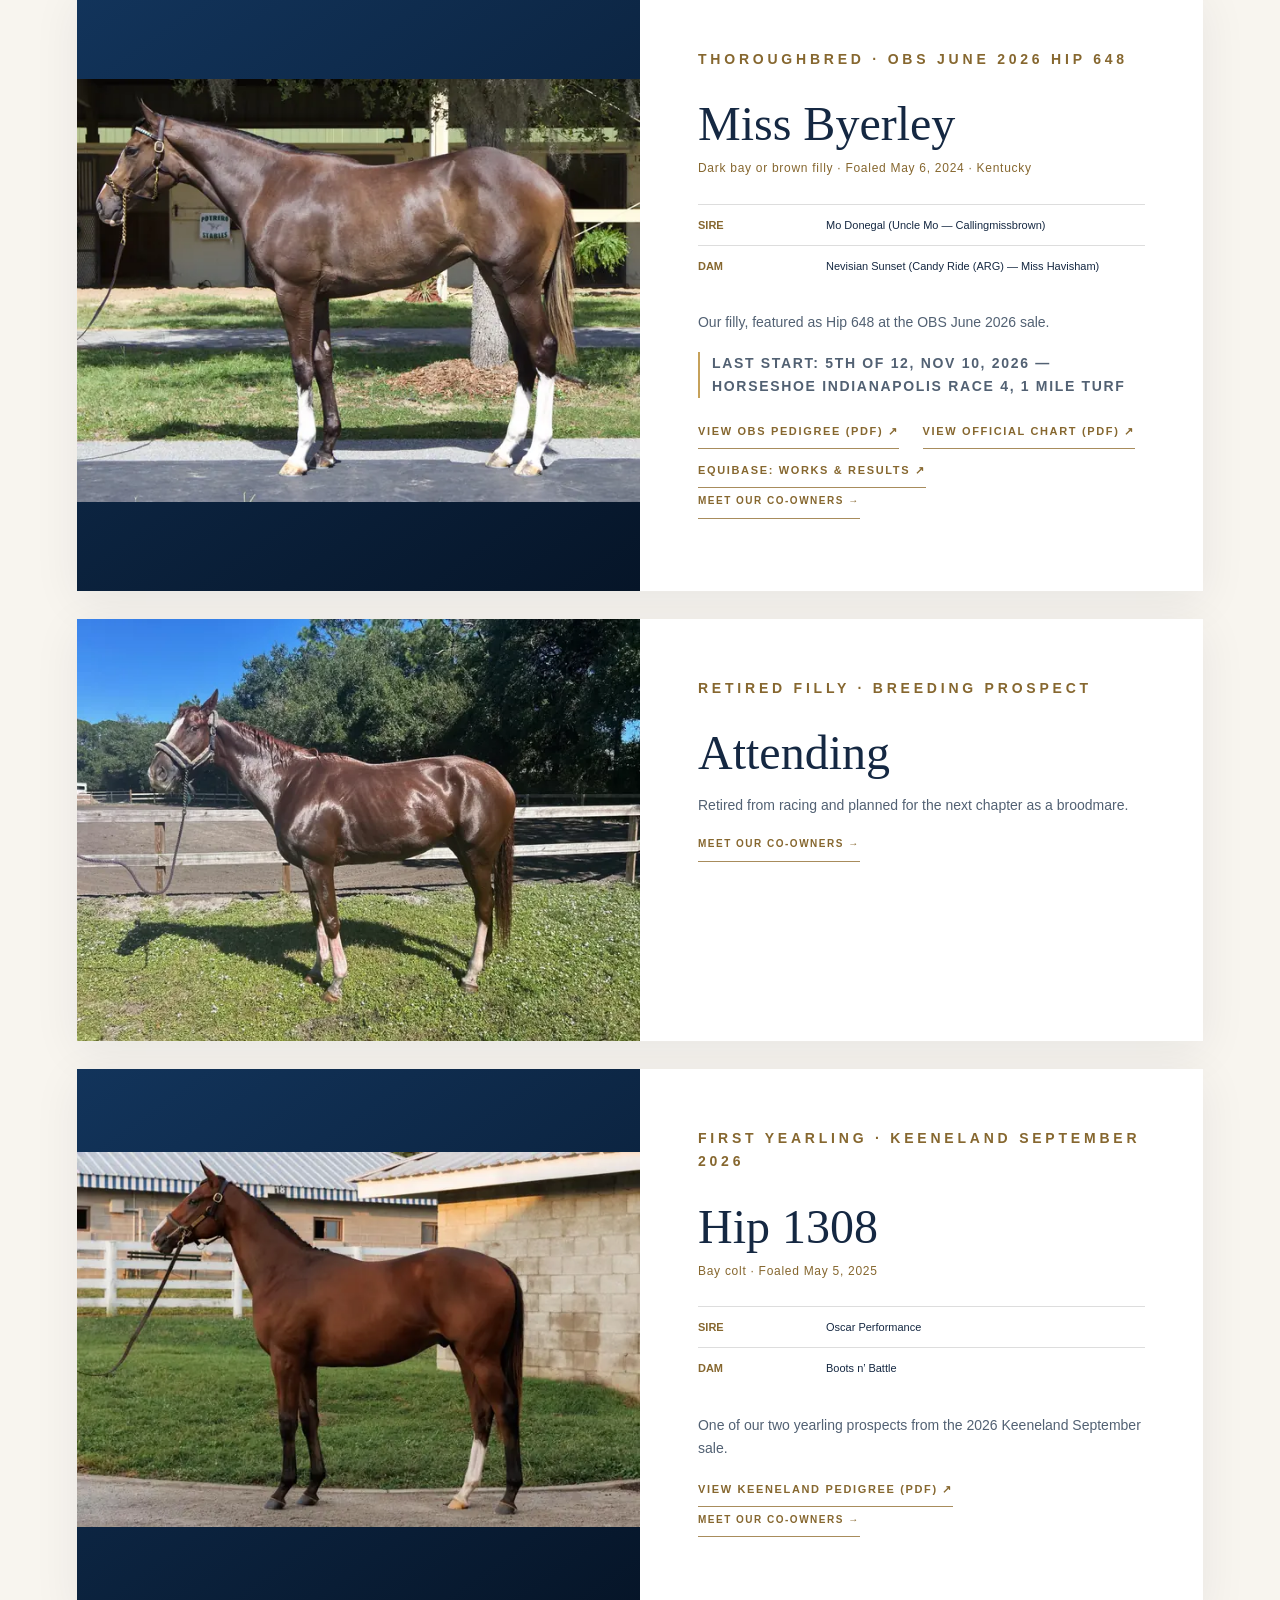
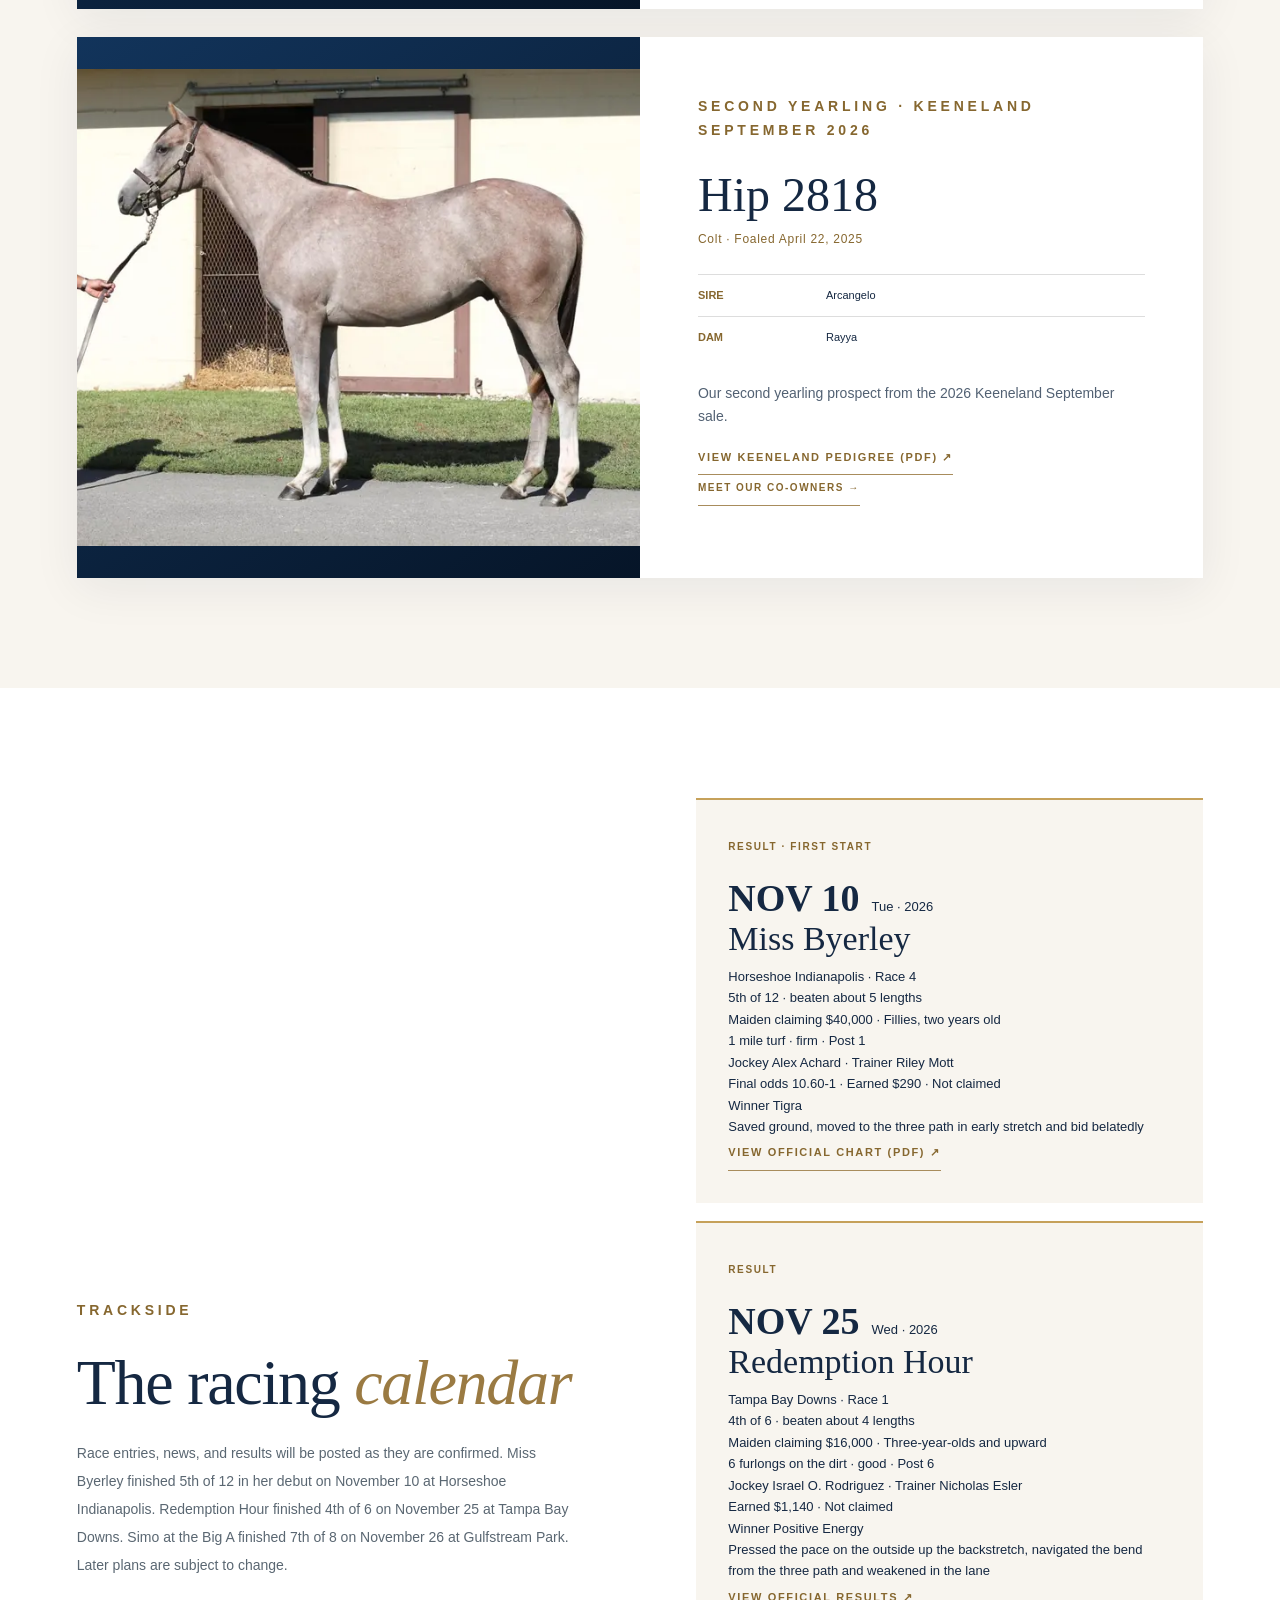
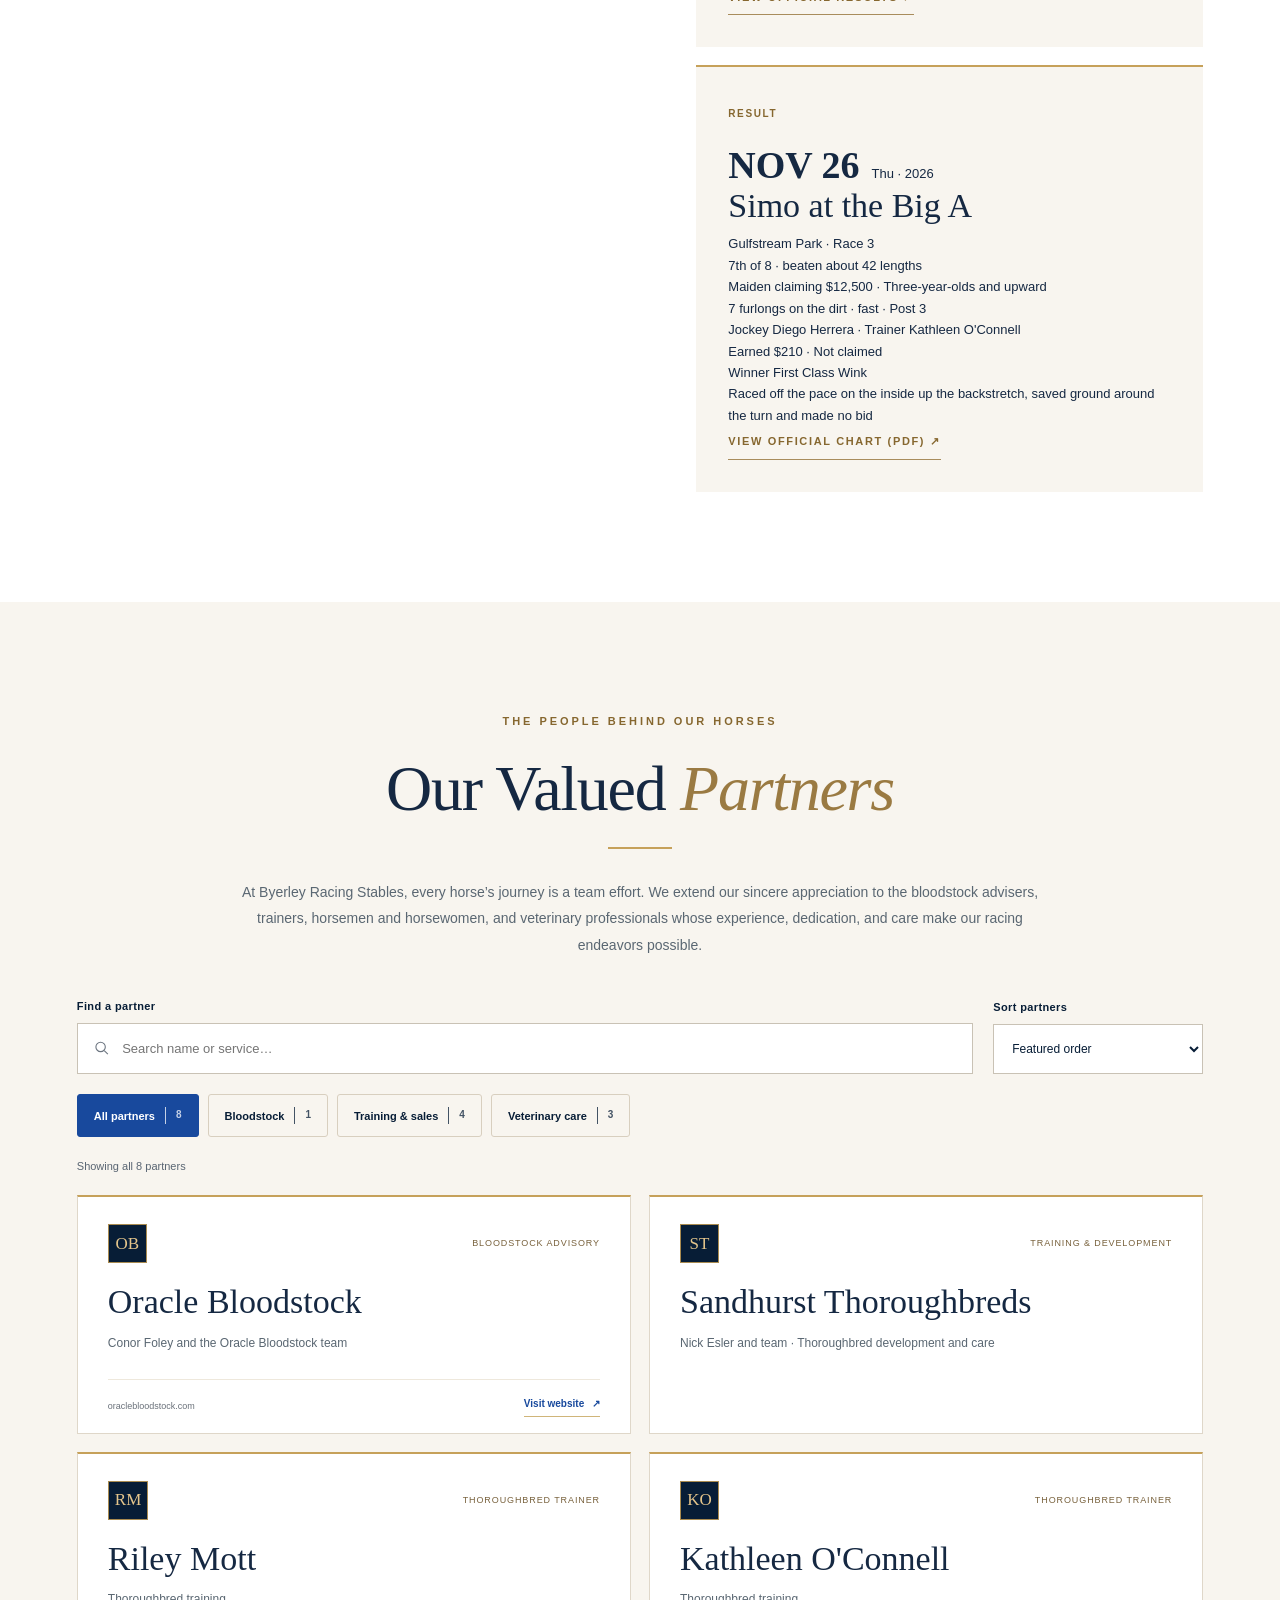
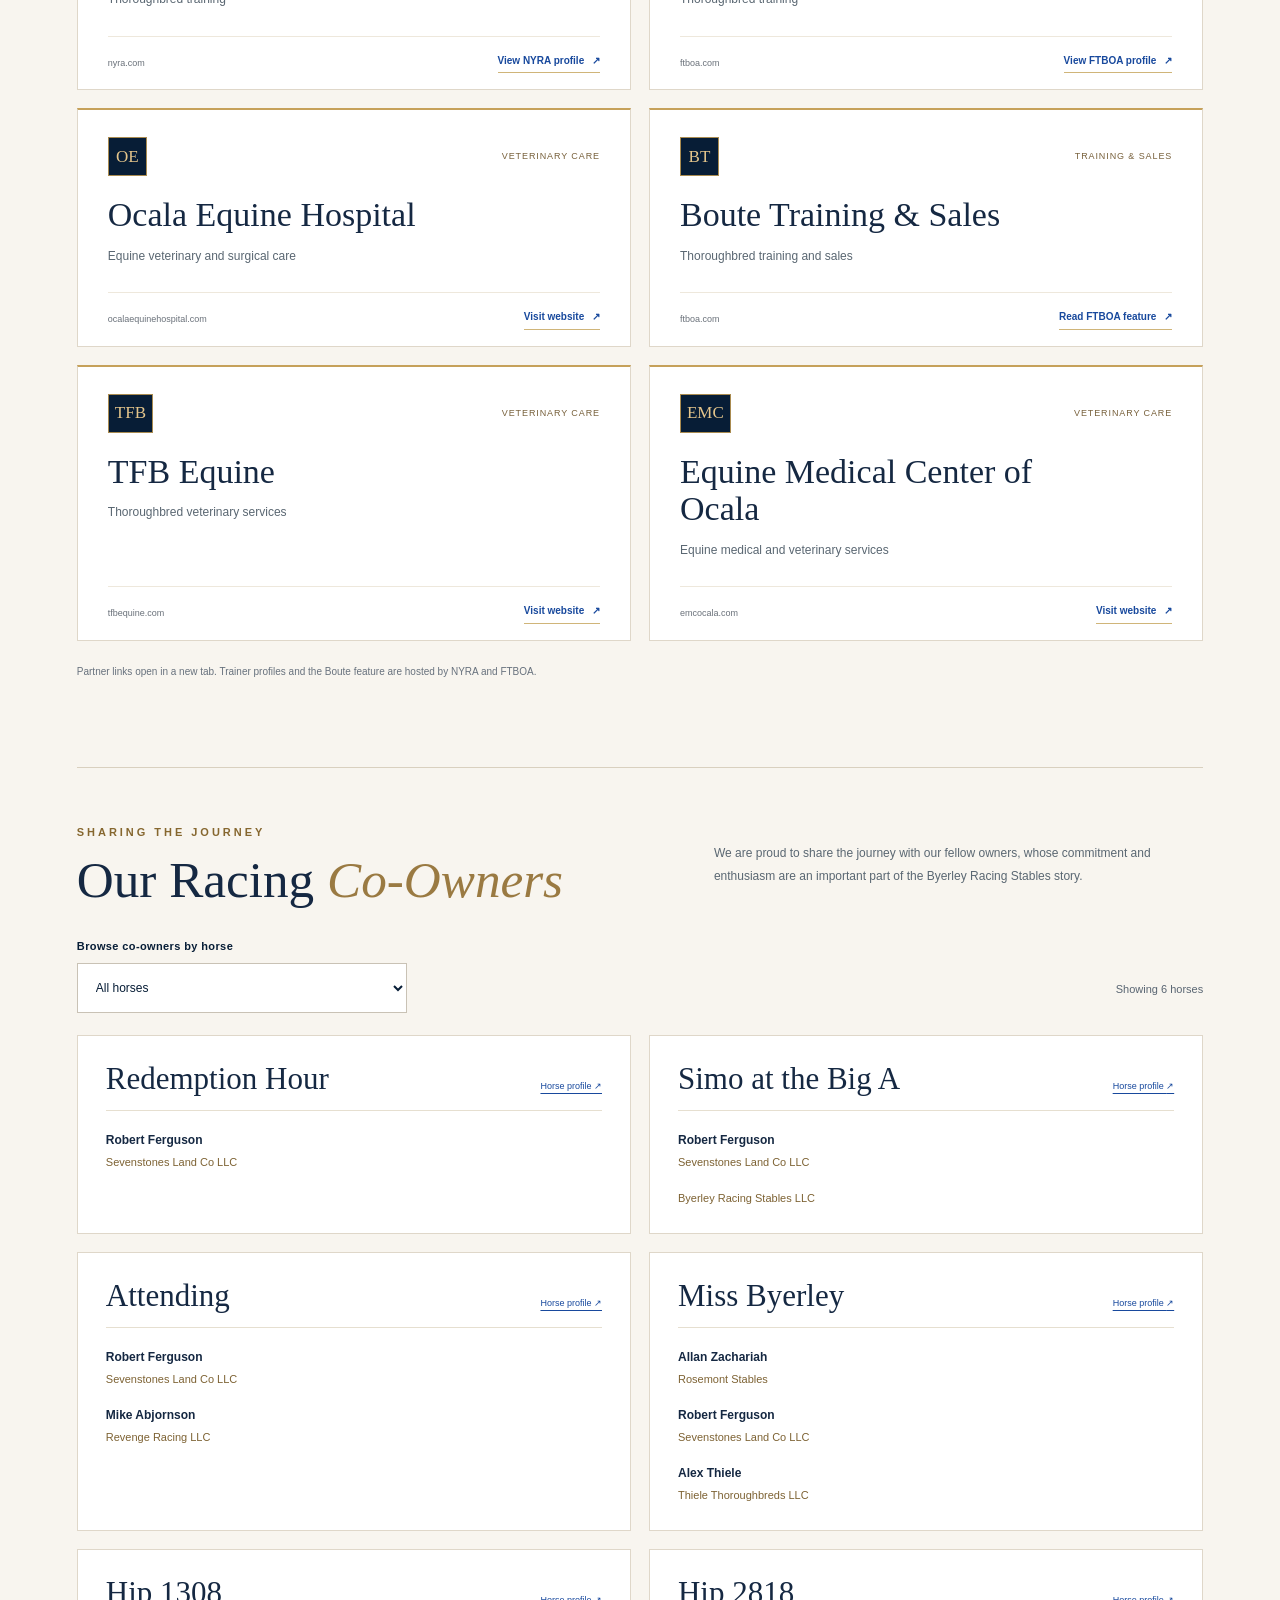
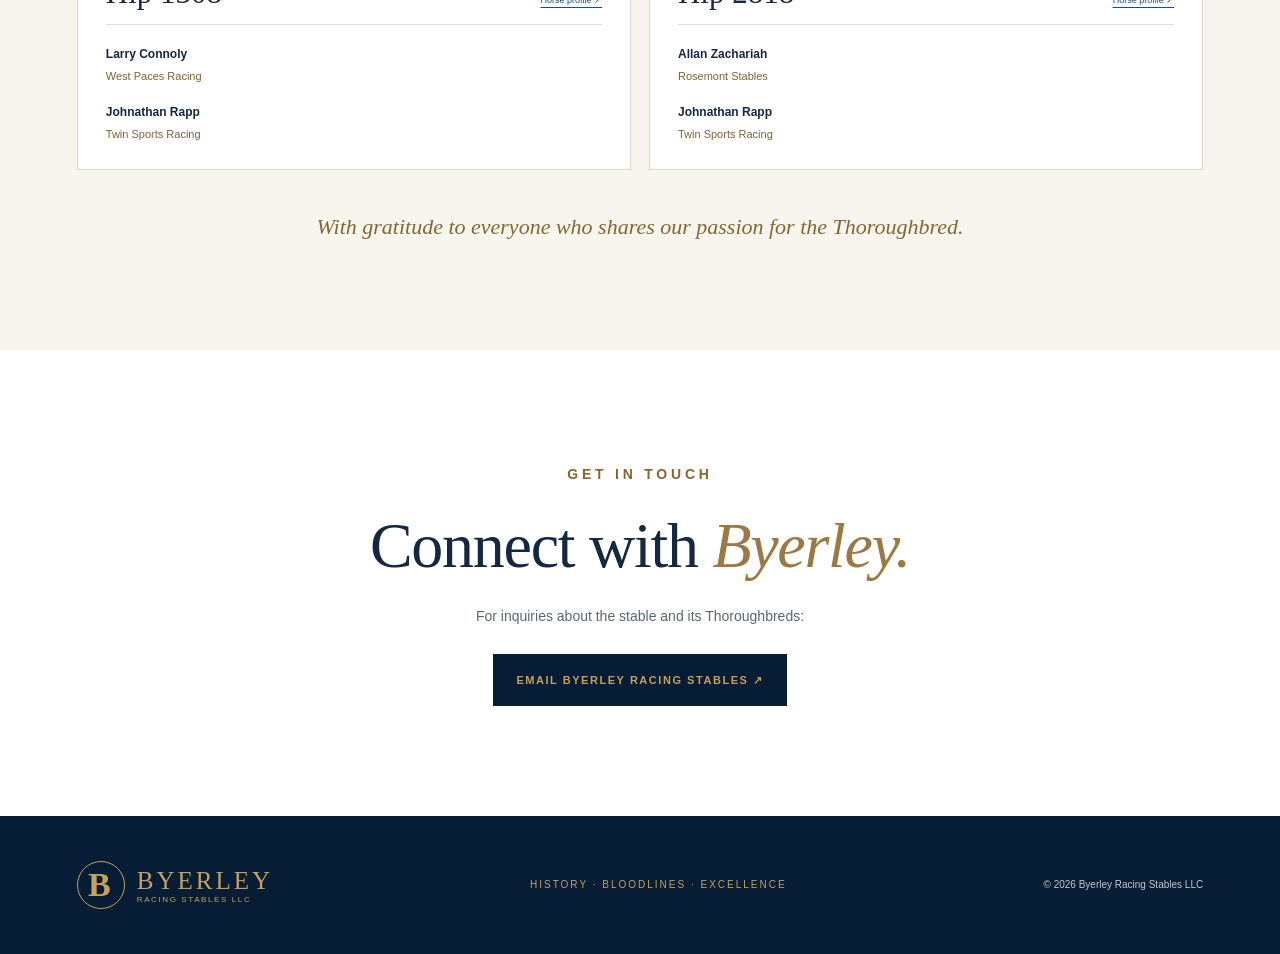
==== commit 22d9236a: "Post Simo at the Big A's November 26 Gulfstream Park result. Replace the Thanksgiving entry with the" ====
--- a/public/index.html
+++ b/public/index.html
@@ -112,7 +112,7 @@
           <p class="horse-sub">Dark bay or brown gelding · Foaled April 29, 2023 · Kentucky</p>
           <dl><div><dt>Sire</dt><dd>Hard Spun (Danzig — Turkish Tryst)</dd></div><div><dt>Dam</dt><dd>Three Quarter Time (Tiznow — Zinzay)</dd></div></dl>
           <p>Featured in the 2025 Ocala Breeders’ Sales catalog.</p>
-          <p class="next-start">Next: <span>Race 3, Thu Nov 26 ·</span> <span>12:13 PM ET ·</span> <span>Gulfstream Park ·</span> <span>7 furlongs dirt ·</span> <span>Post 3</span></p>
+          <p class="next-start">Last start: <span>7th of 8</span>, <span>Nov 26, 2026</span> — <span>Gulfstream Park</span> Race 3, <span>7 furlongs dirt</span></p>
           <p class="horse-links"><a class="text-link" href="pedigrees/23.pdf" target="_blank" rel="noopener">View OBS pedigree (PDF) ↗<span class="sr-only"> for Simo at the Big A (opens in a new tab)</span></a> <a class="text-link" href="assets/simo.jpg" target="_blank" rel="noopener">OBS photograph ↗</a> <a class="text-link" href="https://www.equibase.com/profiles/Results.cfm?type=Horse&amp;refno=11331212&amp;registry=T" target="_blank" rel="noopener">Equibase: works &amp; results ↗</a></p>
           <p class="note">Photograph: OBS catalog.</p>
           <p class="horse-owner-link"><a class="text-link" data-show-owners="simo-at-the-big-a" href="#co-owners">Meet our co-owners <span aria-hidden="true">→</span></a></p>
@@ -166,7 +166,7 @@
       </article>
     </div>
   </section>
-  <section id="racing" class="section racing container"><div><p class="eyebrow dark">TRACKSIDE</p><h2>The racing <em>calendar</em></h2><p>Race entries, news, and results will be posted as they are confirmed. Miss Byerley finished 5th of 12 in her debut on November 10 at Horseshoe Indianapolis. Redemption Hour finished 4th of 6 on November 25 at Tampa Bay Downs. Simo at the Big A is entered on Thanksgiving Day, November 26, at Gulfstream Park. Later plans are subject to change.</p></div><div class="race-list"><div class="race-panel"><span class="race-tag">RESULT · FIRST START</span><div class="race-date"><strong>NOV 10</strong><span>Tue · 2026</span></div><div><h3>Miss Byerley</h3><p>Horseshoe Indianapolis · Race 4<br>5th of 12 · beaten about 5 lengths<br>Maiden claiming $40,000 · Fillies, two years old<br>1 mile turf · firm · Post 1<br>Jockey Alex Achard · Trainer Riley Mott<br>Final odds 10.60-1 · Earned $290 · Not claimed<br>Winner Tigra<br>Saved ground, moved to the three path in early stretch and bid belatedly</p><p class="horse-links"><a class="text-link" href="charts/2026-11-10-IND-r4.pdf" target="_blank" rel="noopener">View official chart (PDF) ↗</a></p></div></div><div class="race-panel"><span class="race-tag">RESULT</span><div class="race-date"><strong>NOV 25</strong><span>Wed · 2026</span></div><div><h3>Redemption Hour</h3><p>Tampa Bay Downs · Race 1<br>4th of 6 · beaten about 4 lengths<br>Maiden claiming $16,000 · Three-year-olds and upward<br>6 furlongs on the dirt · good · Post 6<br>Jockey Israel O. Rodriguez · Trainer Nicholas Esler<br>Earned $1,140 · Not claimed<br>Winner Positive Energy<br>Pressed the pace on the outside up the backstretch, navigated the bend from the three path and weakened in the lane</p><p class="horse-links"><a class="text-link" href="https://tvg.equibase.com/static/chart/summary/TAM112526USA1-EQB.html" target="_blank" rel="noopener">View official results ↗<span class="sr-only"> for Tampa Bay Downs Race 1 (opens in a new tab)</span></a></p></div></div></div></section>
+  <section id="racing" class="section racing container"><div><p class="eyebrow dark">TRACKSIDE</p><h2>The racing <em>calendar</em></h2><p>Race entries, news, and results will be posted as they are confirmed. Miss Byerley finished 5th of 12 in her debut on November 10 at Horseshoe Indianapolis. Redemption Hour finished 4th of 6 on November 25 at Tampa Bay Downs. Simo at the Big A finished 7th of 8 on November 26 at Gulfstream Park. Later plans are subject to change.</p></div><div class="race-list"><div class="race-panel"><span class="race-tag">RESULT · FIRST START</span><div class="race-date"><strong>NOV 10</strong><span>Tue · 2026</span></div><div><h3>Miss Byerley</h3><p>Horseshoe Indianapolis · Race 4<br>5th of 12 · beaten about 5 lengths<br>Maiden claiming $40,000 · Fillies, two years old<br>1 mile turf · firm · Post 1<br>Jockey Alex Achard · Trainer Riley Mott<br>Final odds 10.60-1 · Earned $290 · Not claimed<br>Winner Tigra<br>Saved ground, moved to the three path in early stretch and bid belatedly</p><p class="horse-links"><a class="text-link" href="charts/2026-11-10-IND-r4.pdf" target="_blank" rel="noopener">View official chart (PDF) ↗</a></p></div></div><div class="race-panel"><span class="race-tag">RESULT</span><div class="race-date"><strong>NOV 25</strong><span>Wed · 2026</span></div><div><h3>Redemption Hour</h3><p>Tampa Bay Downs · Race 1<br>4th of 6 · beaten about 4 lengths<br>Maiden claiming $16,000 · Three-year-olds and upward<br>6 furlongs on the dirt · good · Post 6<br>Jockey Israel O. Rodriguez · Trainer Nicholas Esler<br>Earned $1,140 · Not claimed<br>Winner Positive Energy<br>Pressed the pace on the outside up the backstretch, navigated the bend from the three path and weakened in the lane</p><p class="horse-links"><a class="text-link" href="https://tvg.equibase.com/static/chart/summary/TAM112526USA1-EQB.html" target="_blank" rel="noopener">View official results ↗<span class="sr-only"> for Tampa Bay Downs Race 1 (opens in a new tab)</span></a></p></div></div><div class="race-panel"><span class="race-tag">RESULT</span><div class="race-date"><strong>NOV 26</strong><span>Thu · 2026</span></div><div><h3>Simo at the Big A</h3><p>Gulfstream Park · Race 3<br>7th of 8 · beaten about 42 lengths<br>Maiden claiming $12,500 · Three-year-olds and upward<br>7 furlongs on the dirt · fast · Post 3<br>Jockey Diego Herrera · Trainer Kathleen O'Connell<br>Earned $210 · Not claimed<br>Winner First Class Wink<br>Raced off the pace on the inside up the backstretch, saved ground around the turn and made no bid</p><p class="horse-links"><a class="text-link" href="charts/2026-11-26-GP-r3.pdf" target="_blank" rel="noopener">View official chart (PDF) ↗<span class="sr-only"> for Gulfstream Park Race 3 (opens in a new tab)</span></a></p></div></div></div></section>
   <section id="our-partners" class="section partners" aria-labelledby="partners-heading"><div class="container">
  <div class="partners-head"><p class="eyebrow dark">THE PEOPLE BEHIND OUR HORSES</p><h2 id="partners-heading">Our Valued <em>Partners</em></h2><div class="line"></div><p class="section-lede">At Byerley Racing Stables, every horse’s journey is a team effort. We extend our sincere appreciation to the bloodstock advisers, trainers, horsemen and horsewomen, and veterinary professionals whose experience, dedication, and care make our racing endeavors possible.</p></div>
  <div class="directory-toolbar"><div class="search-field"><label for="partner-search">Find a partner</label><div class="search-box"><svg aria-hidden="true" viewBox="0 0 24 24" width="18" height="18"><circle cx="10.5" cy="10.5" r="6.5" fill="none" stroke="currentColor" stroke-width="1.5"/><path d="m15.5 15.5 5 5" stroke="currentColor" stroke-width="1.5"/></svg><input id="partner-search" type="search" placeholder="Search name or service…" autocomplete="off"></div></div><div class="sort-field"><label for="partner-sort">Sort partners</label><select id="partner-sort"><option value="featured">Featured order</option><option value="az">Name: A–Z</option></select></div></div>
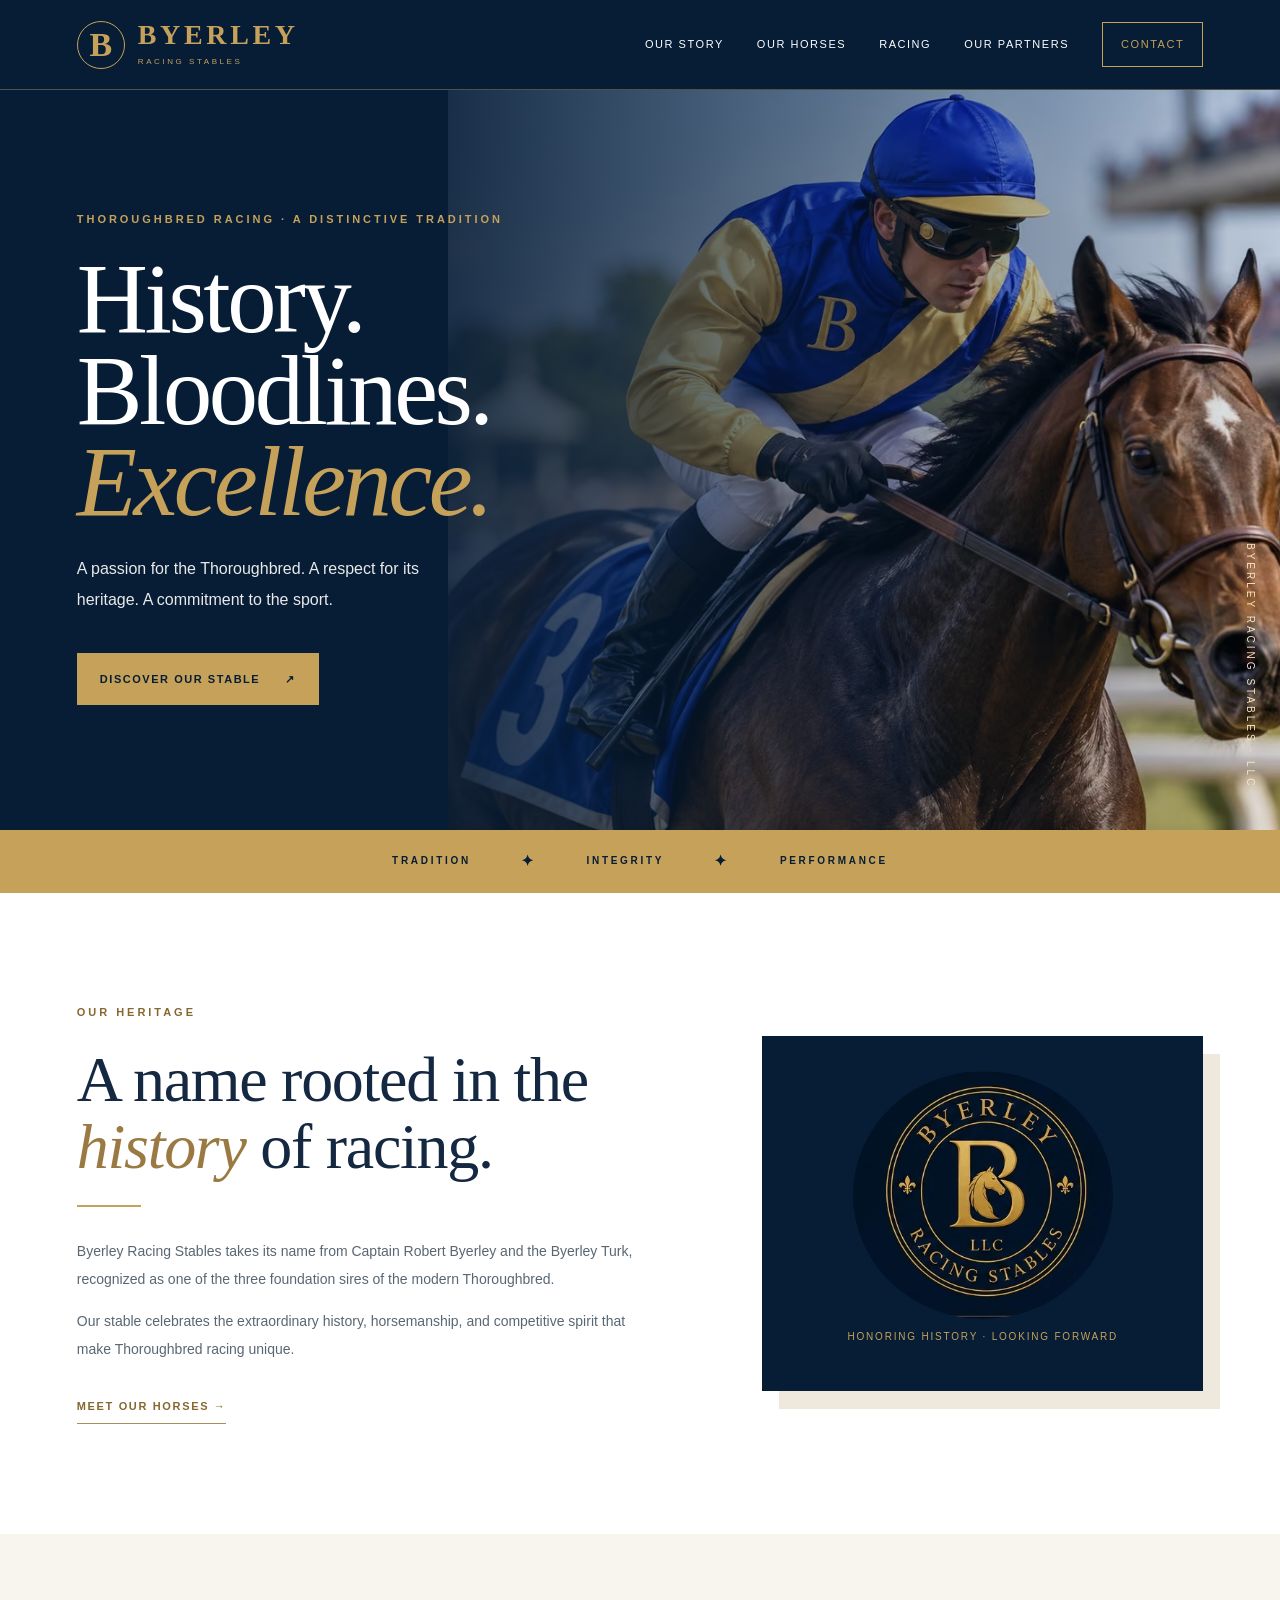
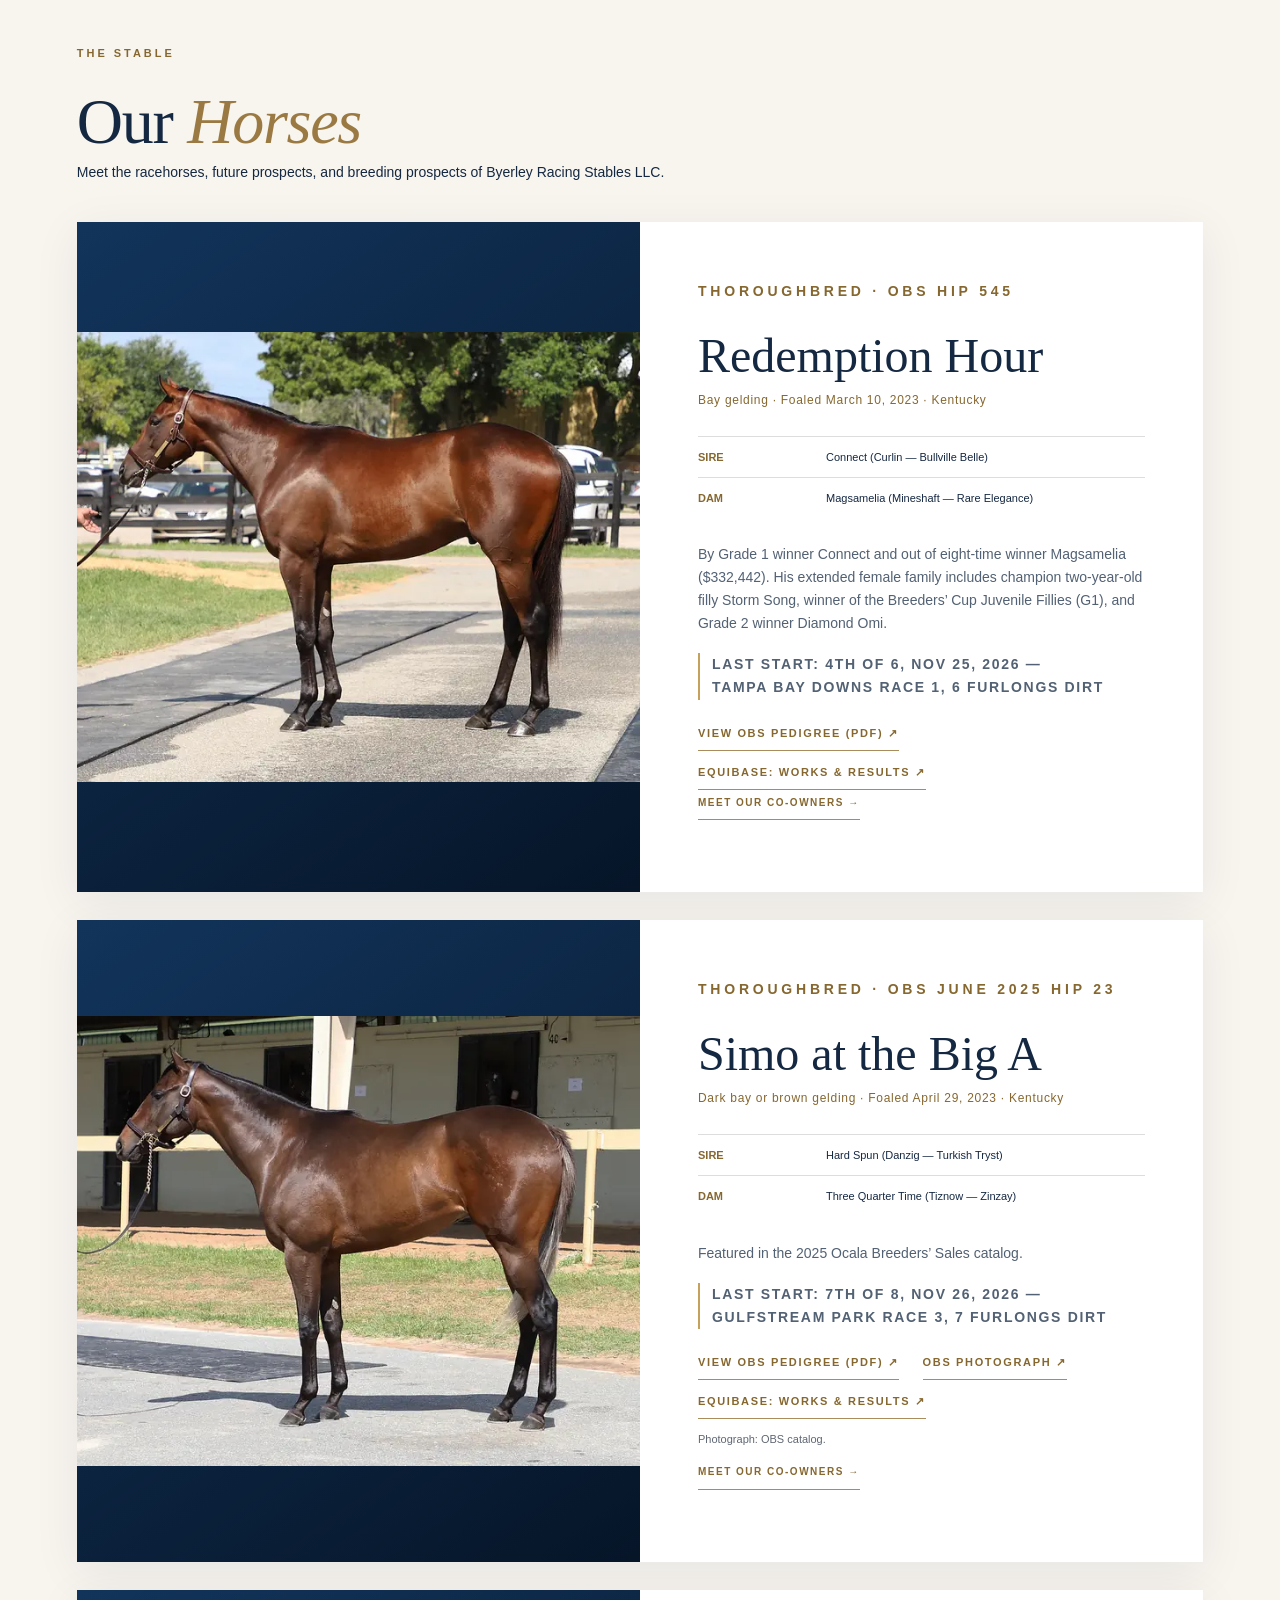
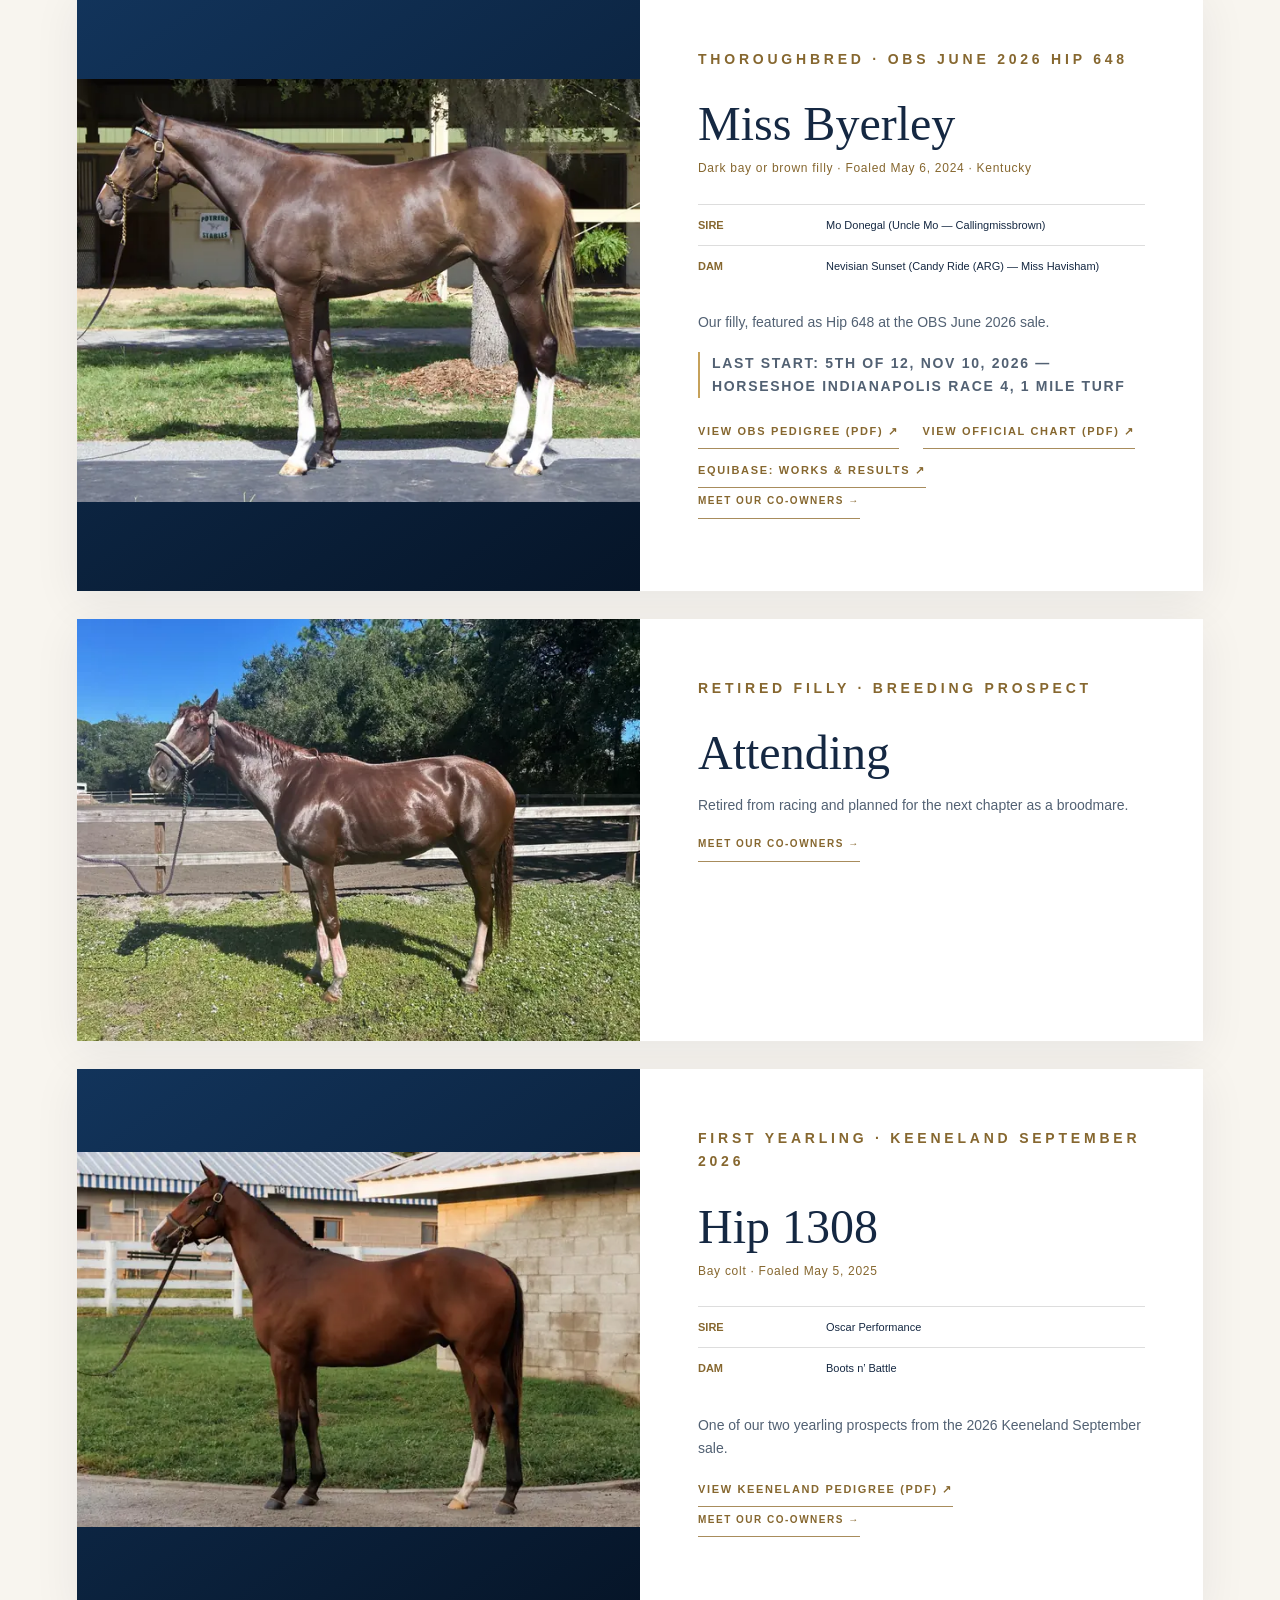
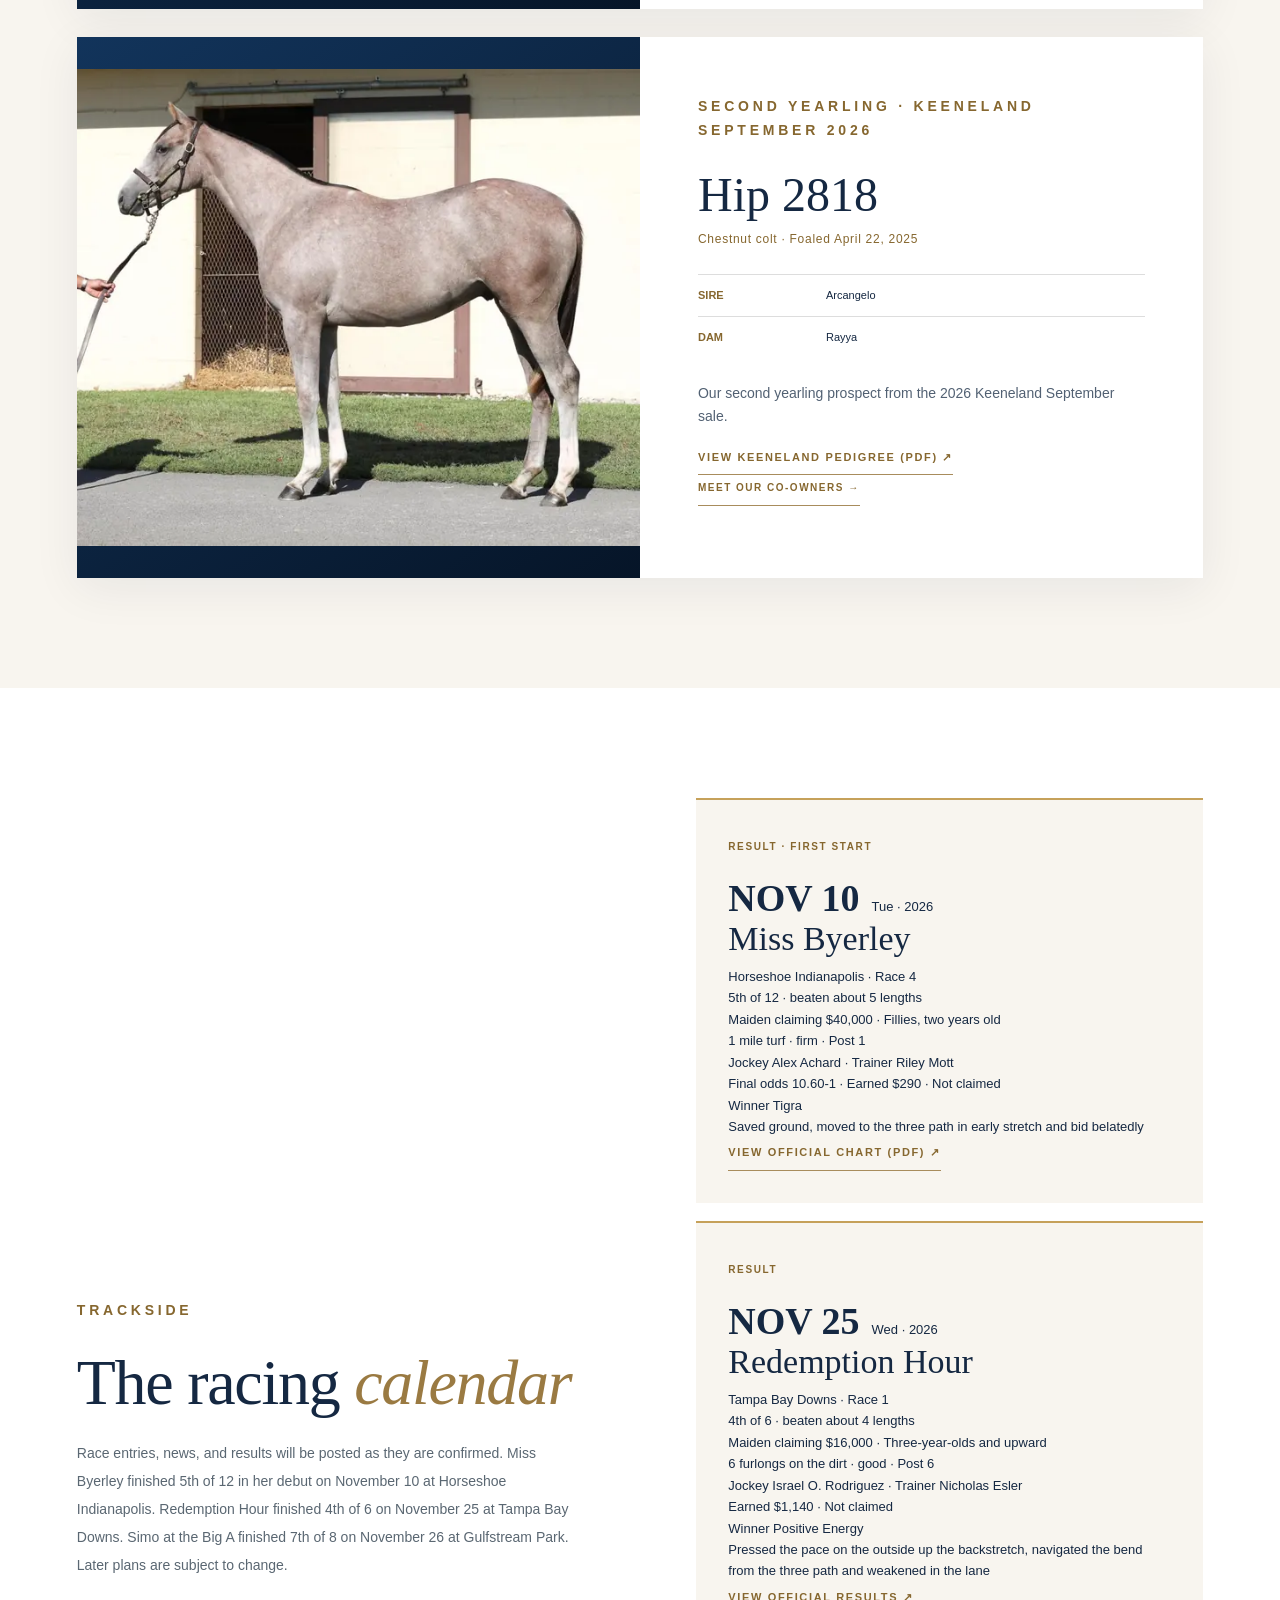
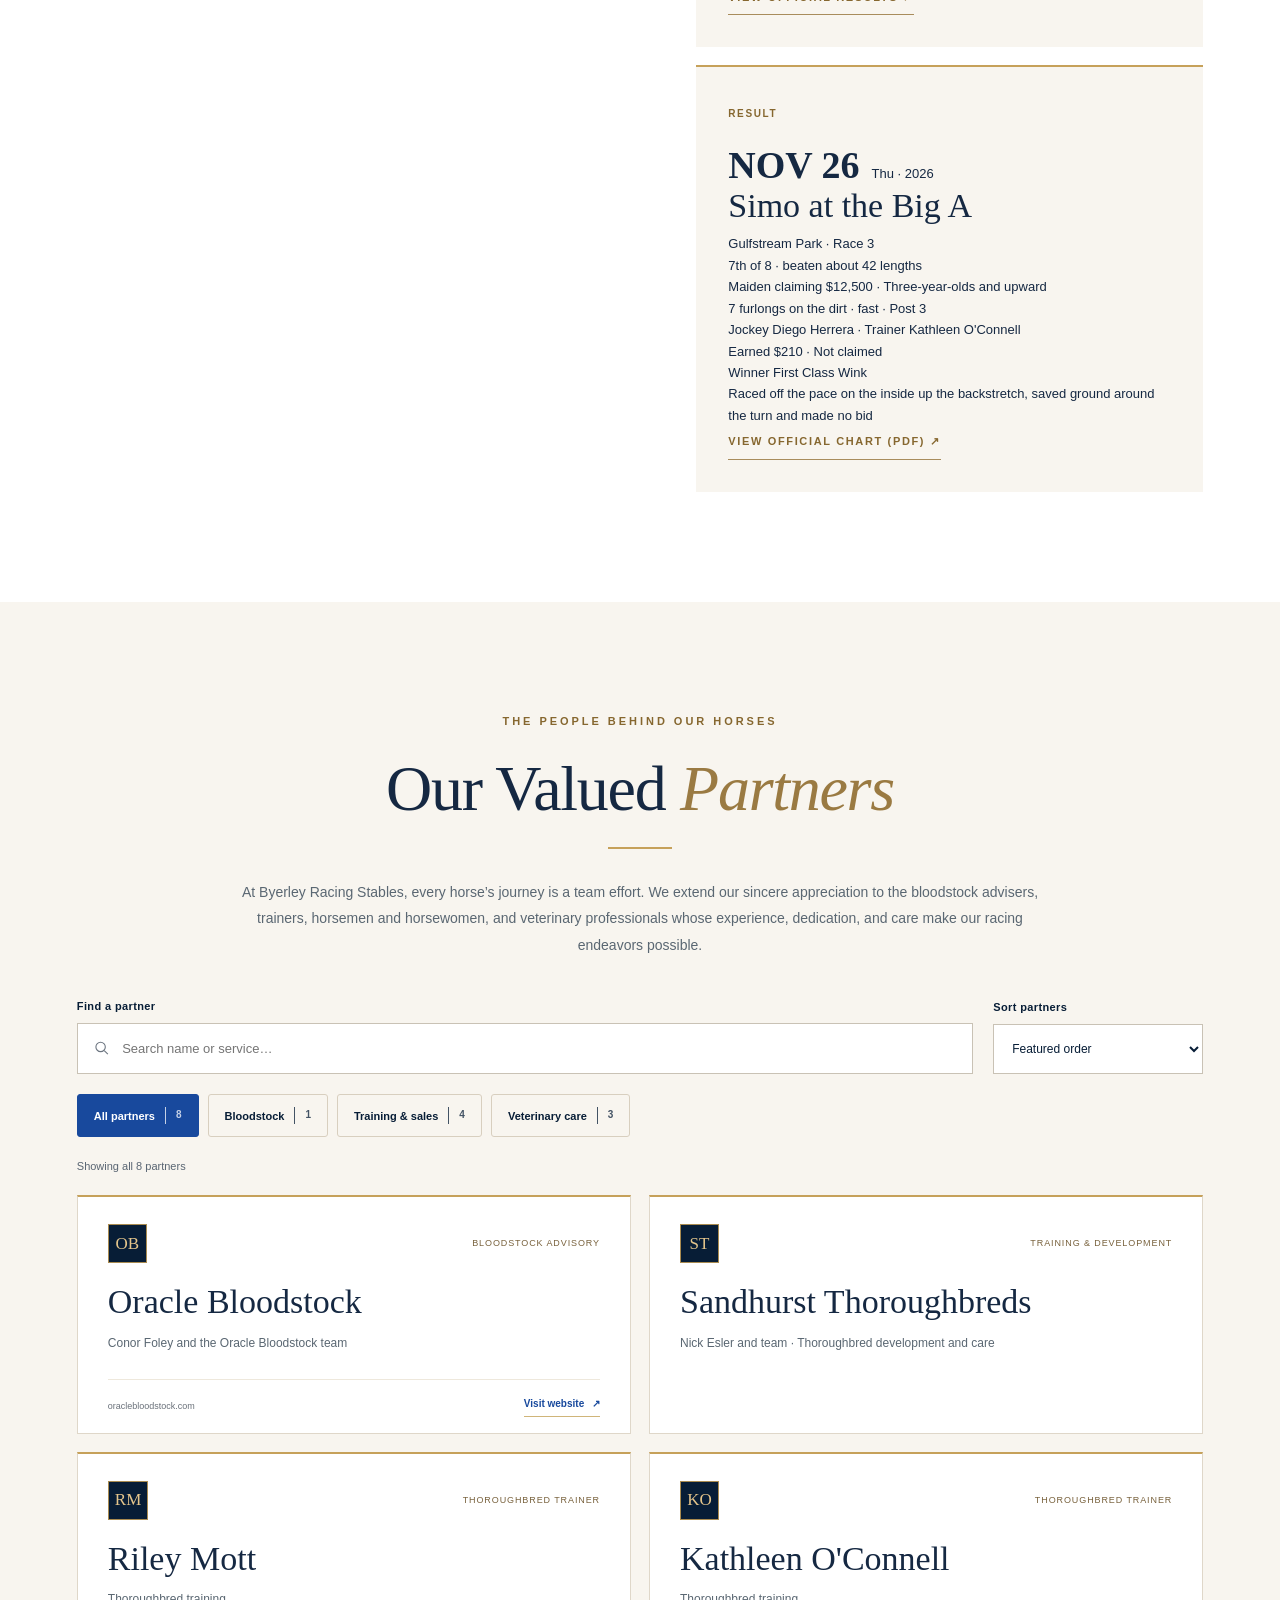
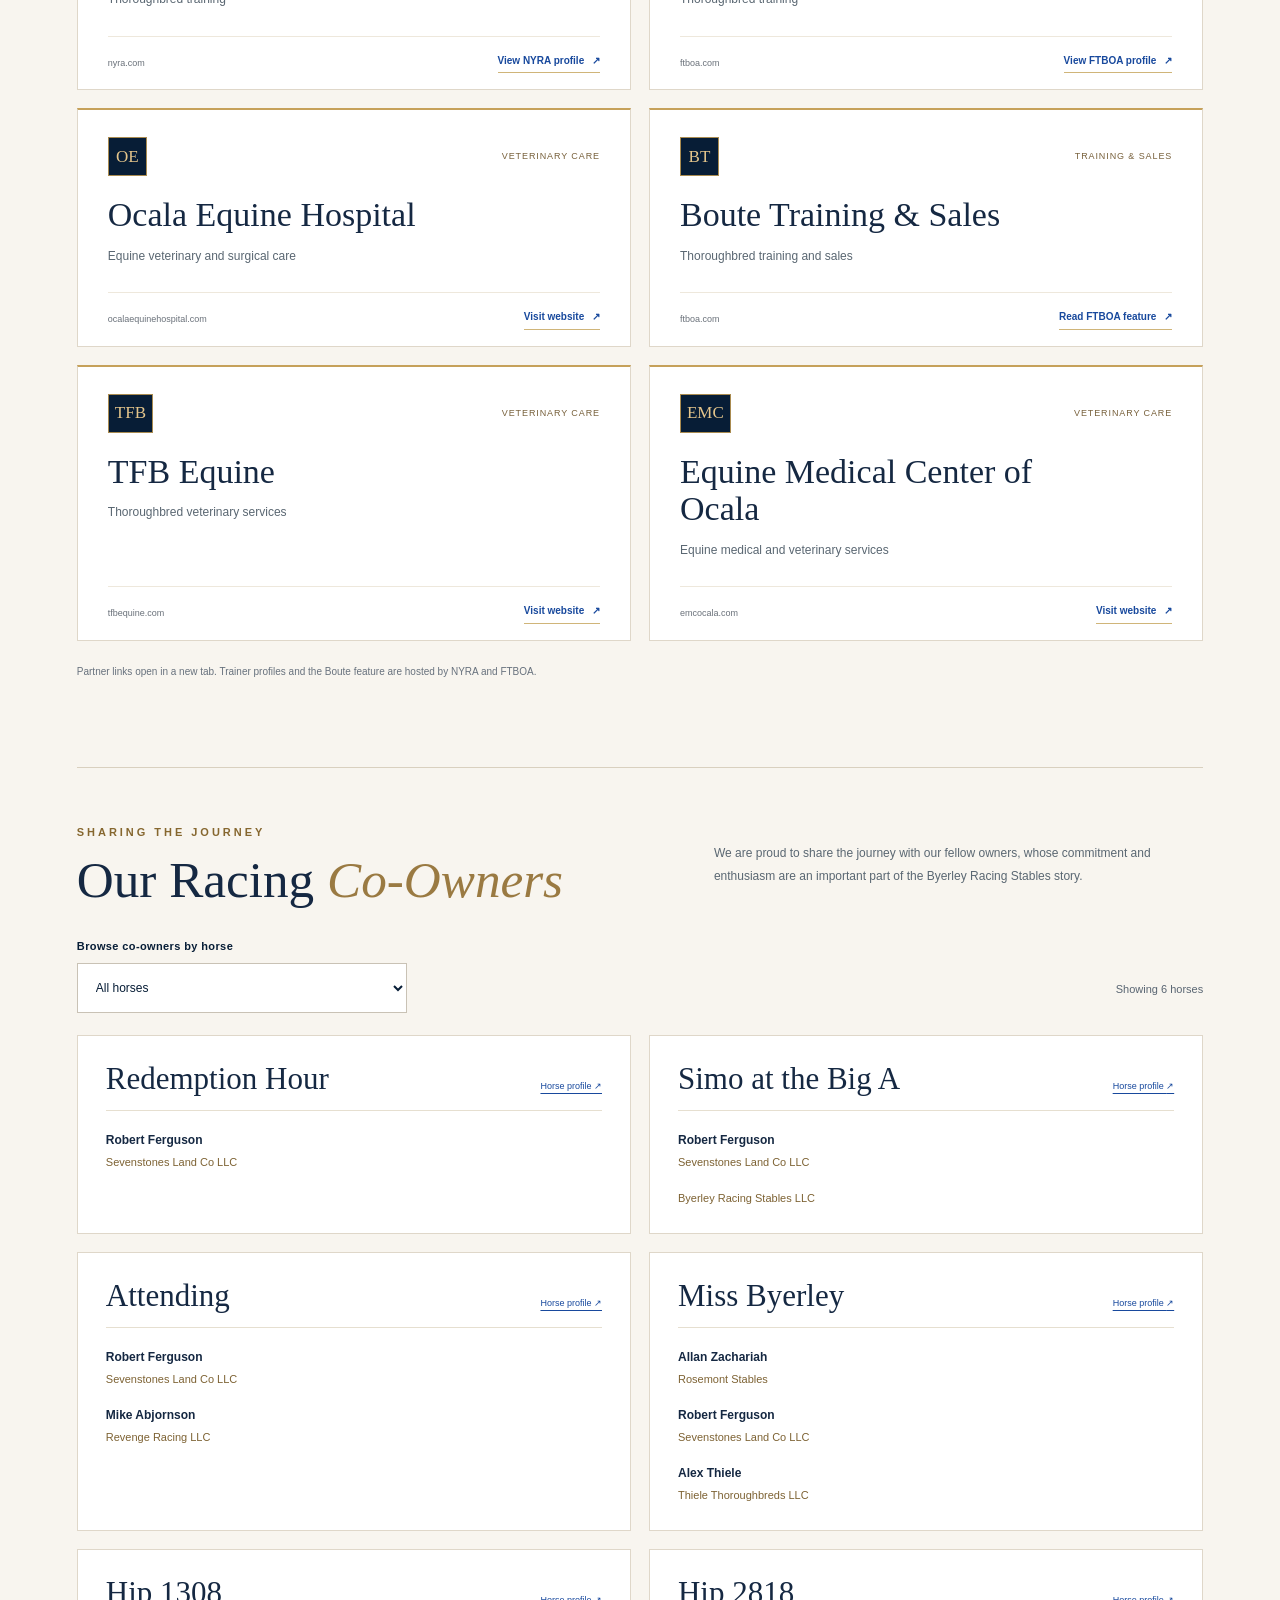
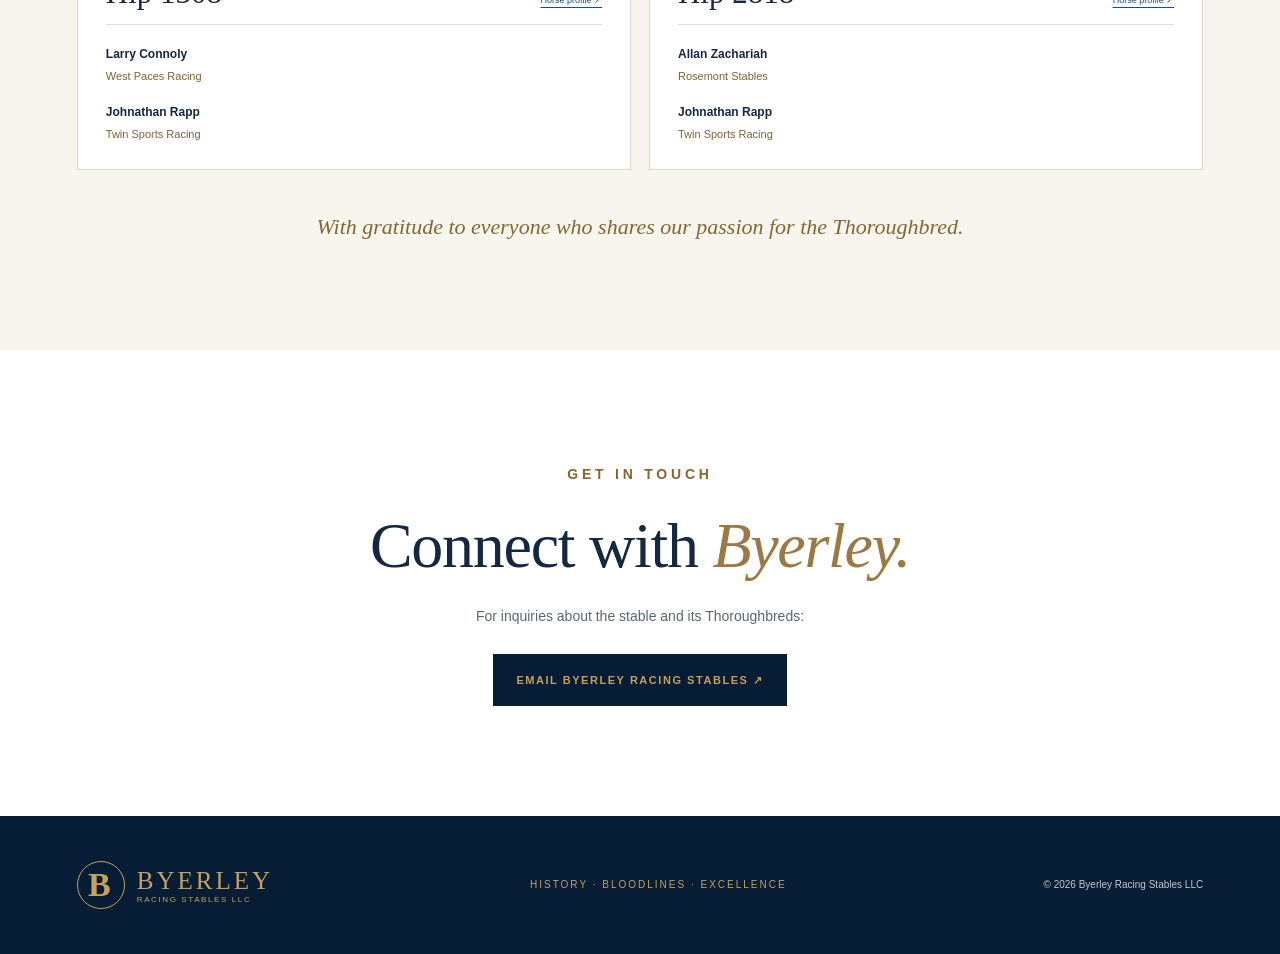
==== commit 0c112cea: "Name Hip 2818 a chestnut colt on the horse card. Keeneland catalog pedigrees/2818.pdf lists him as a" ====
--- a/public/index.html
+++ b/public/index.html
@@ -157,7 +157,7 @@
         <div class="horse-details">
           <p class="eyebrow dark">SECOND YEARLING · KEENELAND SEPTEMBER 2026</p>
           <h3>Hip 2818</h3>
-          <p class="horse-sub">Colt · Foaled April 22, 2025</p>
+          <p class="horse-sub">Chestnut colt · Foaled April 22, 2025</p>
           <dl><div><dt>Sire</dt><dd>Arcangelo</dd></div><div><dt>Dam</dt><dd>Rayya</dd></div></dl>
           <p>Our second yearling prospect from the 2026 Keeneland September sale.</p>
           <p class="horse-links"><a class="text-link" href="pedigrees/2818.pdf" target="_blank" rel="noopener">View Keeneland pedigree (PDF) ↗</a></p>
